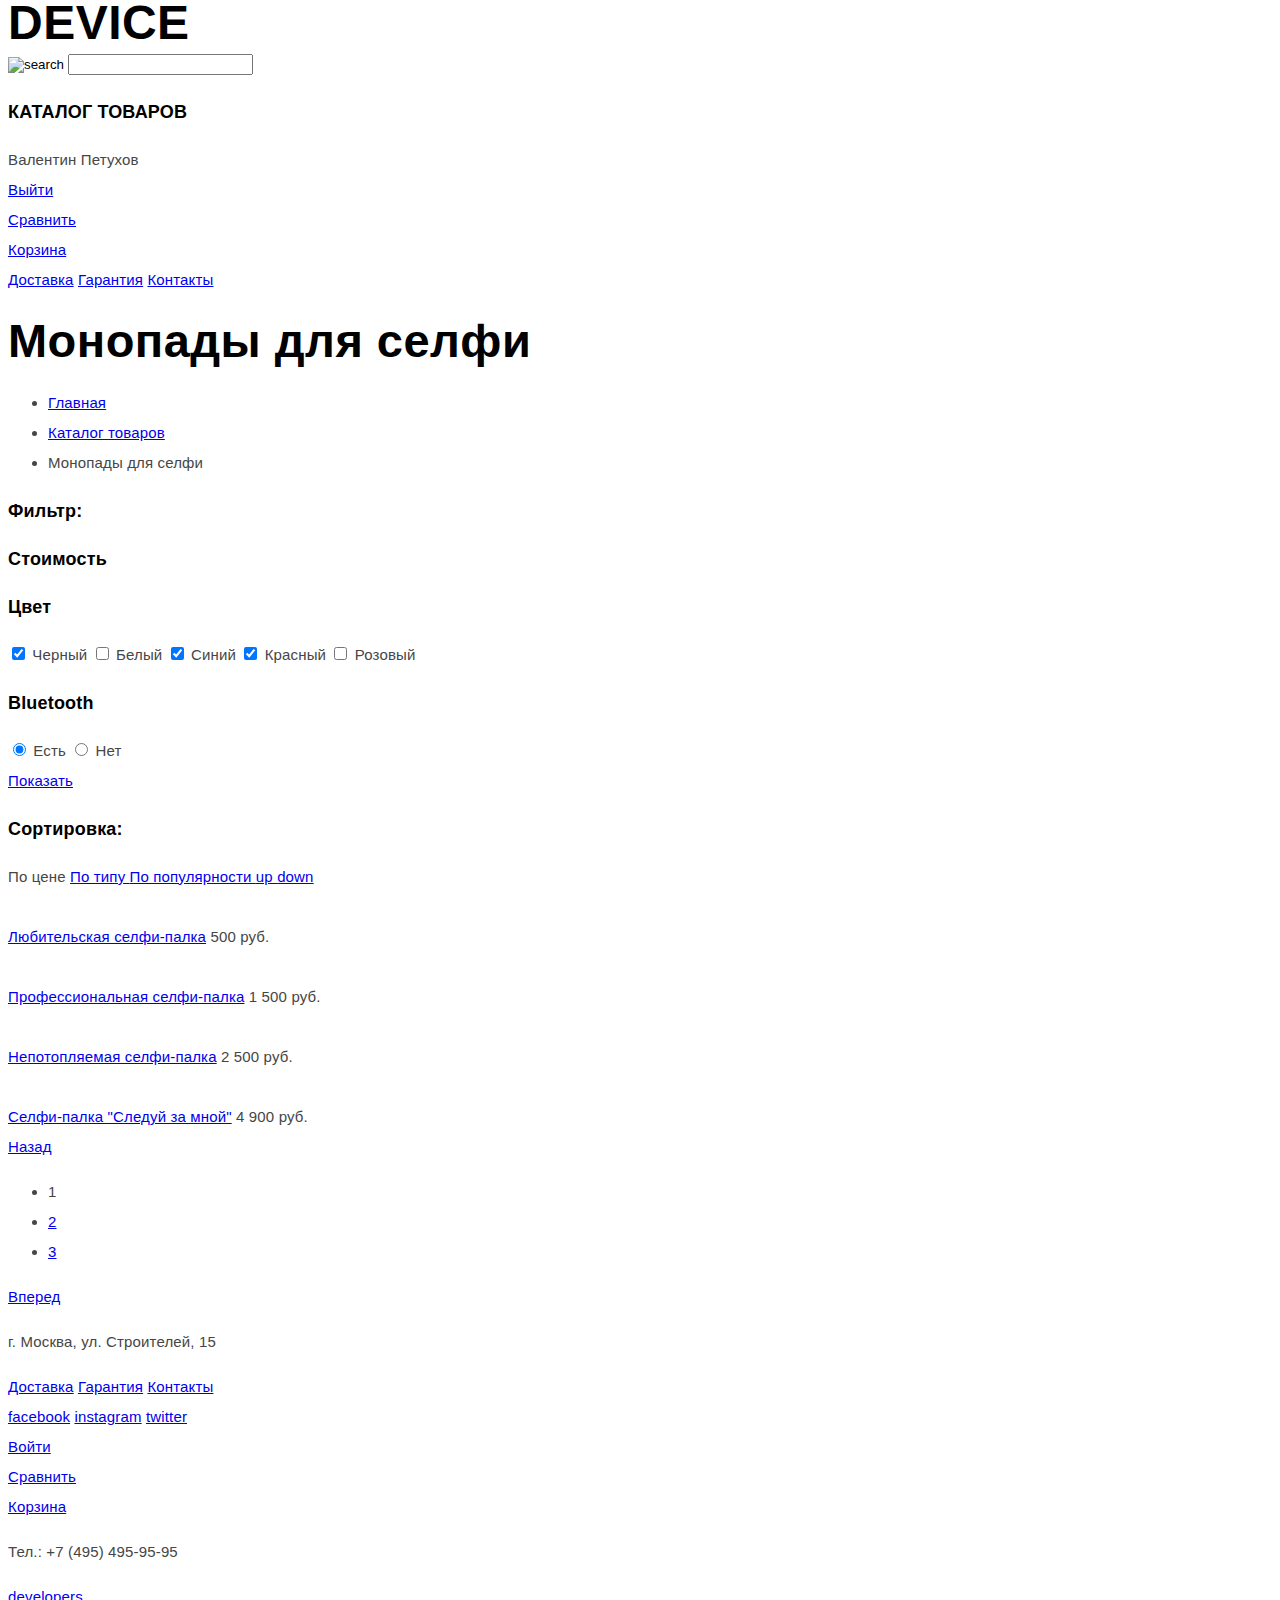
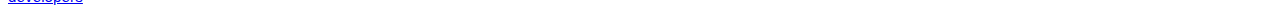
==== catalog.html @ 3ef18ed2 "Prepare graphics and text styles personal project - done" ====
<!DOCTYPE html>
<html lang="ru">
  <head>
    <meta charset="utf-8">
    <title>Монопады для селфи</title>
    <link rel="stylesheet" href="css/style.css">
  </head>
  <body>
    <header class="main-header">
      <span class="logotype">device</span>
      <div class="left-header">
        <div class="search-catalog">
          <form action="" method="get" class="search">
            <input type="image" src="#" alt="search">
            <input type="search" name="search">
          </form>
          <div class="header-catalog">
            <h3>КАТАЛОГ ТОВАРОВ</h3>
            <ul class="menu" style="display: none;">
              <li>
                <a href="#" class="menu-item">Виртуальная реальность</a>
              </li>
              <li>
                <a href="#" class="menu-item">Моноподы для селфи</a>
              </li>
              <li>
                <a href="#" class="menu-item">Экшн-камеры</a>
              </li>
              <li>
                <a href="#" class="menu-item">Фитнесс-браслеты</a>
              </li>
              <li>
                <a href="#" class="menu-item">Умные часы</a>
              </li>
              <li>
                <a href="#" class="menu-item">Квадрокоптеры</a>
              </li>
            </ul>
          </div>
        </div>
      </div>
      <div class="right-header">
        <div class="user-block">
          <div class="user">
            <a class="user-link">Валентин Петухов</a>
          </div>
          <a class="exit" href="#">Выйти</a>
        </div>
        <div class="compare-block">
          <a class="compare" href="#">Сравнить</a>
        </div>
        <div class="cart-block">
          <a class="cart" href="#">Корзина</a>
        </div>
        <div class="header-menu">
          <nav>
            <a href="#">Доставка</a>
            <a href="#">Гарантия</a>
            <a href="#">Контакты</a>
          </nav>
        </div>
    </header>
    <main>
      <header class="header-catalog">
        <h1>Монопады для селфи</h1>
      </header>
      <nav class="brodcrumbs">
        <ul>
          <li>
            <a href="#">Главная</a>
          </li>
          <li>
            <a href="#">Каталог товаров</a>
          </li>
          <li>
            <span>Монопады для селфи</a>
          </li>
      </nav>
      <div class="catalog-filter">
        <div class="filter-header">
          <h3>Фильтр:</h3>
        </div>
        <section class="filter-cost">
          <h3>Стоимость</h3>
        </section>
        <section class="filter-color">
          <h3>Цвет</h3>
          <label class="color">
            <input type="checkbox" name="black" checked>
            <span>Черный</span>
          </label>
          <label class="color">
            <input type="checkbox" name="white">
            <span>Белый</span>
          </label>
          <label class="color">
            <input type="checkbox" name="blue" checked>
            <span>Синий</span>
          </label>
          <label class="color">
            <input type="checkbox" name="red" checked>
            <span>Красный</span>
          </label>
          <label class="color">
            <input type="checkbox" name="pink">
            <span>Розовый</span>
          </label>
        </section>
        <section class="filter-bluetooth">
          <h3>Bluetooth</h3>
          <label class="bluetooth">
            <input type="radio" name="there-is" checked>
            <span>Есть</span>
          </label>
          <label class="bluetooth">
            <input type="radio" name="no">
            <span>Нет</span>
          </label>
        </section>
          <a href="#" class="btn-show btn">Показать</a>
      </div>
      <div class="catalog-right">
        <div class="right-header">
          <h3>Сортировка:</h3>
          <span>По цене</span>
          <a href="#" class="sorting-link">По типу</button>
          <a href="#" class="sorting-link">По популярности</button>
          <a href="#" class="arrow-up">up</button>
          <a href="#" class="arrow-down">down</button>
        </div>
        <div class="catalog-block">
          <div class="catalog-item">
            <a href="#">
              <img src="" width="" height="">
            </a>
            <div class="price-block">
              <a href="#">Любительская селфи-палка</a>
              <span>500 руб.</span>
            </div>
          </div>
          <div class="catalog-item">
            <a href="#">
              <img src="" width="" height="">
            </a>
            <div class="price-block">
              <a href="#">Профессиональная селфи-палка</a>
              <span>1 500 руб.</span>
            </div>
          </div>
          <div class="catalog-item">
            <a href="#">
              <img src="" width="" height="">
            </a>
            <div class="price-block">
              <a href="#">Непотопляемая селфи-палка</a>
              <span>2 500 руб.</span>
            </div>
          </div>
          <div class="catalog-item">
            <a href="#">
              <img src="" width="" height="">
            </a>
            <div class="price-block">
              <a href="#">Селфи-палка "Следуй за мной"</a>
              <span>4 900 руб.</span>
            </div>
          </div>
          <nav class="paginator">
            <a href="#">Назад</a>
            <ul>
              <li>
                <span>1</span>
              </li>
              <li>
                <a href="#">2</a>
              </li>
              <li>
                <a href="#">3</a>
              </li>
            </ul>
            <a href="#">Вперед</a>
          </nav>
        </div>
      </div>
    </main>
    <footer class="main-footer">
      <div class="left-footer">
        <div class="footer-adress">
          <p>г. Москва, ул. Строителей, 15</p>
        </div>
        <div class="align-footer">
          <div class="footer-nav">
            <a class="footer-link" href="#">Доставка</a>
            <a class="footer-link" href="#">Гарантия</a>
            <a class="footer-link" href="#">Контакты</a>
          </div>
          <div class="footer-social">
            <a class="social-btn social-btn-fb" href="#">facebook</a>
            <a class="social-btn social-btn-inst" href="#">instagram</a>
            <a class="social-btn social-btn-tw" href="#">twitter</a>
        </div>
      </div>
      <div class="right-footer">
        <div class=right-footer-row>
          <div class="user-block">
            <a class="enter" href="#">Войти</a>
          </div>
          <div class="compare-block">
            <a class="compare" href="#">Сравнить</a>
          </div>
          <div class="cart-block">
            <a class="cart" href="#">Корзина</a>
          </div>
        </div>
        <div class="footer-phone">
          <p>Тел.: +7 (495) 495-95-95</p>
        </div>
        <div class="footer-developers">
          <a class="developers" href="#">developers</a>
        </div>
      </div>
    </footer>
  </body>
</html>
---- css/style.css ----
body{
	font-family: "Open Sans", sans-serif;
	font-size: 15px;
	line-height: 2em;
	color: #464646;
	font-weight: normal;
	letter-spacing: 0.01em;	
}
h1{
	font-family: "Gilroy", sans-serif;
	font-size: 47px;
	line-height: ;
	color: #000000;
	font-weight: bold;
	letter-spacing: 0.01em;
}
h2{
	font-family: "Gilroy", sans-serif;
	font-size: 47px;
	line-height: ;
	color: #000000;
	font-weight: bold;
	letter-spacing: 0.01em;
}
h3{
	font-family: "Gilroy", sans-serif;
	font-size: 18px;
	line-height: ;
	color: #000000;
	font-weight: bold;
	letter-spacing: 0.01em;
}
span.logotype{
	text-transform: uppercase;
	font-family: "Gilroy", sans-serif;
	font-size: 48px;
	line-height: ;
	color: #000000;
	font-weight: bold;
	letter-spacing: 0.01em;
}
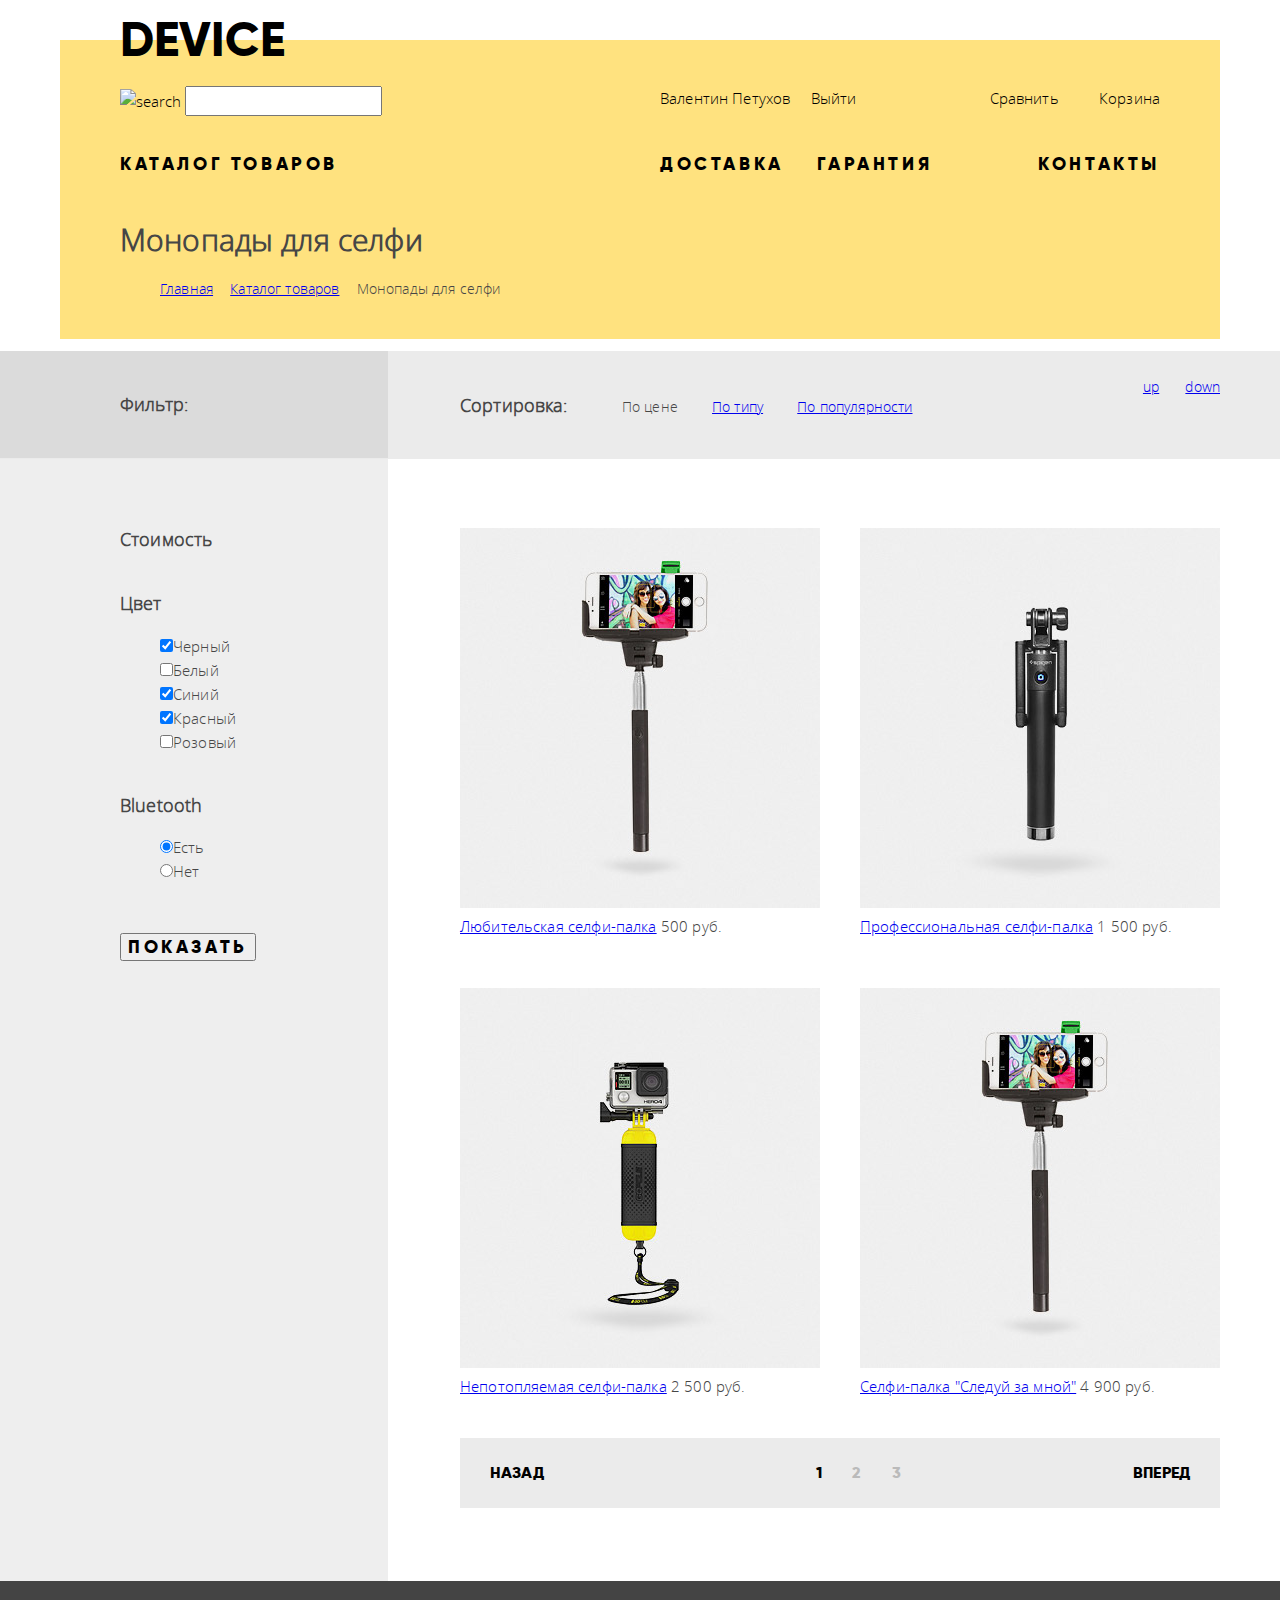
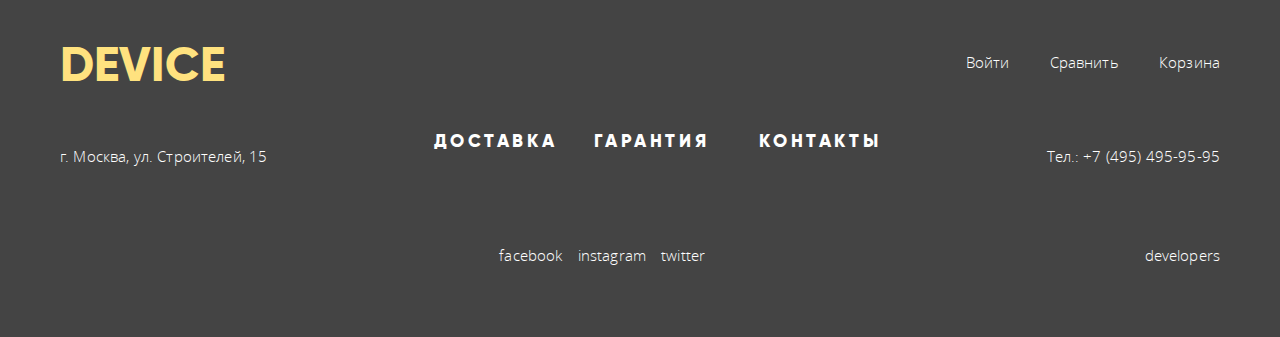
==== commit 2a5000df: "made degree DEVICE" ====
--- a/catalog.html
+++ b/catalog.html
@@ -1,224 +1,252 @@
 <!DOCTYPE html>
 <html lang="ru">
-  <head>
-    <meta charset="utf-8">
-    <title>Монопады для селфи</title>
-    <link rel="stylesheet" href="css/style.css">
-  </head>
-  <body>
-    <header class="main-header">
-      <span class="logotype">device</span>
-      <div class="left-header">
-        <div class="search-catalog">
-          <form action="" method="get" class="search">
-            <input type="image" src="#" alt="search">
-            <input type="search" name="search">
-          </form>
-          <div class="header-catalog">
-            <h3>КАТАЛОГ ТОВАРОВ</h3>
-            <ul class="menu" style="display: none;">
-              <li>
-                <a href="#" class="menu-item">Виртуальная реальность</a>
-              </li>
-              <li>
-                <a href="#" class="menu-item">Моноподы для селфи</a>
-              </li>
-              <li>
-                <a href="#" class="menu-item">Экшн-камеры</a>
-              </li>
-              <li>
-                <a href="#" class="menu-item">Фитнесс-браслеты</a>
-              </li>
-              <li>
-                <a href="#" class="menu-item">Умные часы</a>
-              </li>
-              <li>
-                <a href="#" class="menu-item">Квадрокоптеры</a>
-              </li>
-            </ul>
-          </div>
-        </div>
-      </div>
-      <div class="right-header">
-        <div class="user-block">
-          <div class="user">
-            <a class="user-link">Валентин Петухов</a>
-          </div>
-          <a class="exit" href="#">Выйти</a>
-        </div>
-        <div class="compare-block">
-          <a class="compare" href="#">Сравнить</a>
-        </div>
-        <div class="cart-block">
-          <a class="cart" href="#">Корзина</a>
-        </div>
-        <div class="header-menu">
-          <nav>
-            <a href="#">Доставка</a>
-            <a href="#">Гарантия</a>
-            <a href="#">Контакты</a>
-          </nav>
-        </div>
-    </header>
-    <main>
-      <header class="header-catalog">
-        <h1>Монопады для селфи</h1>
-      </header>
-      <nav class="brodcrumbs">
-        <ul>
-          <li>
-            <a href="#">Главная</a>
-          </li>
-          <li>
-            <a href="#">Каталог товаров</a>
-          </li>
-          <li>
-            <span>Монопады для селфи</a>
-          </li>
-      </nav>
-      <div class="catalog-filter">
-        <div class="filter-header">
-          <h3>Фильтр:</h3>
-        </div>
-        <section class="filter-cost">
-          <h3>Стоимость</h3>
-        </section>
-        <section class="filter-color">
-          <h3>Цвет</h3>
-          <label class="color">
-            <input type="checkbox" name="black" checked>
-            <span>Черный</span>
-          </label>
-          <label class="color">
-            <input type="checkbox" name="white">
-            <span>Белый</span>
-          </label>
-          <label class="color">
-            <input type="checkbox" name="blue" checked>
-            <span>Синий</span>
-          </label>
-          <label class="color">
-            <input type="checkbox" name="red" checked>
-            <span>Красный</span>
-          </label>
-          <label class="color">
-            <input type="checkbox" name="pink">
-            <span>Розовый</span>
-          </label>
-        </section>
-        <section class="filter-bluetooth">
-          <h3>Bluetooth</h3>
-          <label class="bluetooth">
-            <input type="radio" name="there-is" checked>
-            <span>Есть</span>
-          </label>
-          <label class="bluetooth">
-            <input type="radio" name="no">
-            <span>Нет</span>
-          </label>
-        </section>
-          <a href="#" class="btn-show btn">Показать</a>
-      </div>
-      <div class="catalog-right">
-        <div class="right-header">
-          <h3>Сортировка:</h3>
-          <span>По цене</span>
-          <a href="#" class="sorting-link">По типу</button>
-          <a href="#" class="sorting-link">По популярности</button>
-          <a href="#" class="arrow-up">up</button>
-          <a href="#" class="arrow-down">down</button>
-        </div>
-        <div class="catalog-block">
-          <div class="catalog-item">
-            <a href="#">
-              <img src="" width="" height="">
-            </a>
-            <div class="price-block">
-              <a href="#">Любительская селфи-палка</a>
-              <span>500 руб.</span>
-            </div>
-          </div>
-          <div class="catalog-item">
-            <a href="#">
-              <img src="" width="" height="">
-            </a>
-            <div class="price-block">
-              <a href="#">Профессиональная селфи-палка</a>
-              <span>1 500 руб.</span>
-            </div>
-          </div>
-          <div class="catalog-item">
-            <a href="#">
-              <img src="" width="" height="">
-            </a>
-            <div class="price-block">
-              <a href="#">Непотопляемая селфи-палка</a>
-              <span>2 500 руб.</span>
-            </div>
-          </div>
-          <div class="catalog-item">
-            <a href="#">
-              <img src="" width="" height="">
-            </a>
-            <div class="price-block">
-              <a href="#">Селфи-палка "Следуй за мной"</a>
-              <span>4 900 руб.</span>
-            </div>
-          </div>
-          <nav class="paginator">
-            <a href="#">Назад</a>
-            <ul>
-              <li>
-                <span>1</span>
-              </li>
-              <li>
-                <a href="#">2</a>
-              </li>
-              <li>
-                <a href="#">3</a>
-              </li>
-            </ul>
-            <a href="#">Вперед</a>
-          </nav>
-        </div>
-      </div>
-    </main>
-    <footer class="main-footer">
-      <div class="left-footer">
-        <div class="footer-adress">
-          <p>г. Москва, ул. Строителей, 15</p>
-        </div>
-        <div class="align-footer">
-          <div class="footer-nav">
-            <a class="footer-link" href="#">Доставка</a>
-            <a class="footer-link" href="#">Гарантия</a>
-            <a class="footer-link" href="#">Контакты</a>
-          </div>
-          <div class="footer-social">
-            <a class="social-btn social-btn-fb" href="#">facebook</a>
-            <a class="social-btn social-btn-inst" href="#">instagram</a>
-            <a class="social-btn social-btn-tw" href="#">twitter</a>
-        </div>
-      </div>
-      <div class="right-footer">
-        <div class=right-footer-row>
-          <div class="user-block">
-            <a class="enter" href="#">Войти</a>
-          </div>
-          <div class="compare-block">
-            <a class="compare" href="#">Сравнить</a>
-          </div>
-          <div class="cart-block">
-            <a class="cart" href="#">Корзина</a>
-          </div>
-        </div>
-        <div class="footer-phone">
-          <p>Тел.: +7 (495) 495-95-95</p>
-        </div>
-        <div class="footer-developers">
-          <a class="developers" href="#">developers</a>
-        </div>
-      </div>
-    </footer>
-  </body>
+	<head>
+		<meta charset="utf-8">
+		<title>Монопады для селфи</title>
+		<link rel="stylesheet" href="css/normalize.css">
+		<link rel="stylesheet" href="css/style.css">
+	</head>
+	<body>
+		<header class="main-header">
+			<div class="bg-header">
+				<a href="index.html" class="catalog-logo-header">device</a>
+				<div class="header-row clearfix">
+					<form class="header-left" action="search" method="get">
+						<input type="image" src="#" alt="search">
+						<input type="search" name="search">
+					</form>
+					<div class="header-right clearfix">
+						<div class="user-block">
+							<a href="#">Валентин Петухов</a>
+							<a href="#">Выйти</a>
+						</div>
+						<div class="compare-cart">
+							<a href="#">Сравнить</a>
+							<a href="#">Корзина</a>
+						</div>
+					</div>
+				</div>
+				<nav class="main-nav clearfix">
+					<div class="nav-left">
+						<a href="#">Каталог товаров</a>
+						<ul class="menu" style="display: none;">
+							<li>
+								<a href="#" class="menu-item">Виртуальная реальность</a>
+							</li>
+							<li>
+								<a href="#" class="menu-item">Моноподы для селфи</a>
+							</li>
+							<li>
+								<a href="#" class="menu-item">Экшн-камеры</a>
+							</li>
+							<li>
+								<a href="#" class="menu-item">Фитнесс-браслеты</a>
+							</li>
+							<li>
+								<a href="#" class="menu-item">Умные часы</a>
+							</li>
+							<li>
+								<a href="#" class="menu-item">Квадрокоптеры</a>
+							</li>
+						</ul>
+					</div>
+					<div class="nav-right clearfix">
+						<div class="nav-delivery">
+							<a href="#">Доставка</a>
+							<a href="#">Гарантия</a>
+						</div>
+						<div class="nav-contacts">
+							<a href="#">Контакты</a>
+						</div>
+					</div>
+				</nav>
+			</div>
+		</header>
+		<main>
+			<div class="container">
+				<header class="header-catalog">
+					<h1>Монопады для селфи</h1>
+				</header>		
+				<ul class="breadcrumbs">
+					<li>
+						<a href="#">Главная</a>
+					</li>
+					<li>
+						<a href="#">Каталог товаров</a>
+					</li>
+					<li>
+						<span>Монопады для селфи</span>
+					</li>
+				</ul>
+			</div>
+
+			<div class="catalog-content  clearfix">
+
+				<div class="line">				
+				<div class="content-header container clearfix">
+					<div class="left-content-header">					
+						<h3>Фильтр:</h3>						
+					</div>					
+					<div class="right-content-header clearfix">							
+						<div class="left-sorting">
+							<h3>Сортировка:</h3>						
+							<div class="price-sorting">
+								<span>По цене</span>
+								<a href="#" class="sorting-link">По типу</a>
+								<a href="#" class="sorting-link">По популярности</a>
+							</div>
+						</div>
+						<div class="right-sorting">
+							<a href="#" class="arrow-up">up</a>
+							<a href="#" class="arrow-down">down</a>
+						</div>													
+					</div>
+				</div>
+				</div>
+				<div class="container">
+				<div class="left-content">
+					<form action="filter" method="get">
+						<section class="filter-cost">
+							<h3>Стоимость</h3>
+						</section>
+						<section class="filter-color">
+							<h3>Цвет</h3>
+							<ul>
+								<li>
+									<label class="color">
+										<input type="checkbox" name="black-color" checked>Черный
+									</label>
+								</li>
+								<li>
+									<label class="color">
+										<input type="checkbox" name="white-color">Белый
+									</label>
+								</li>
+								<li>
+									<label class="color">
+										<input type="checkbox" name="blue-color" checked>Синий
+									</label>
+								</li>
+								<li>
+									<label class="color">
+										<input type="checkbox" name="red-color" checked>Красный
+									</label>
+								</li>
+								<li>
+									<label class="color">
+										<input type="checkbox" name="pink-color">Розовый
+									</label>
+								</li>
+							</ul>
+						</section>
+						<section class="filter-bluetooth">
+							<h3>Bluetooth</h3>
+							<ul>
+								<li>
+									<label class="bluetooth">
+										<input type="radio" name="there-is" checked>Есть
+									</label>
+								</li>
+								<li>
+									<label class="bluetooth">
+										<input type="radio" name="no">Нет
+									</label>
+								</li>
+							</ul>
+						</section>
+						<button type="submit" class="btn-show btn">Показать</button>
+					</form>
+				</div>
+				<div class="right-content">
+					<div class="item-row clearfix">
+						<div class="catalog-item">
+							<a href="#">
+								<img src="img/item-1.jpg" width="360" height="380" alt="Изображение товара">
+							</a>
+							<div class="price-block">
+								<a href="#">Любительская селфи-палка</a>
+								<span>500 руб.</span>
+							</div>
+						</div>
+						<div class="catalog-item">
+							<a href="#">
+								<img src="img/item-2.jpg" width="360" height="380" alt="Изображение товара">
+							</a>
+							<div class="price-block">
+								<a href="#">Профессиональная селфи-палка</a>
+								<span>1 500 руб.</span>
+							</div>
+						</div>
+					</div>
+					<div class="item-row clearfix">
+						<div class="catalog-item">
+							<a href="#">
+								<img src="img/item-3.jpg" width="360" height="380" alt="Изображение товара">
+							</a>
+							<div class="price-block">
+								<a href="#">Непотопляемая селфи-палка</a>
+								<span>2 500 руб.</span>
+							</div>
+						</div>
+						<div class="catalog-item">
+							<a href="#">
+								<img src="img/item-1.jpg" width="360" height="380" alt="Изображение товара">
+							</a>
+							<div class="price-block">
+								<a href="#">Селфи-палка "Следуй за мной"</a>
+								<span>4 900 руб.</span>
+							</div>
+						</div>
+					</div>
+					<div class="paginator clearfix">
+						<a href="#" class="back">Назад</a>
+						<ul>
+							<li>
+								<span>1</span>
+							</li>
+							<li>
+								<a href="#">2</a>
+							</li>
+							<li>
+								<a href="#">3</a>
+							</li>
+						</ul>
+						<a href="#" class="forward">Вперед</a>
+					</div>
+				</div>
+				</div>
+			</div>
+		</main>
+		<footer class="main-footer clearfix">
+			<div class="container">
+				<div class="row-footer1 clearfix">
+					<a href="index.html" class="footer-header">device</a>
+					<div class=right-footer-row>
+						<a href="#">Войти</a>
+						<a href="#">Сравнить</a>
+						<a href="#">Корзина</a>
+					</div>				
+				</div>
+				<div class="row-footer2 clearfix">
+					<p class="footer-adress">г. Москва, ул. Строителей, 15</p>
+					<div class="footer-nav">
+						<a href="#">Доставка</a>
+						<a href="#">Гарантия</a>
+						<a href="#">Контакты</a>
+					</div>
+					<p class="footer-phone">Тел.: +7 (495) 495-95-95</p>				
+				</div>
+				<div class="row-footer3 clearfix">
+					<div class="footer-social">
+						<a class="social-btn" href="#">facebook</a>
+						<a class="social-btn" href="#">instagram</a>
+						<a class="social-btn" href="#">twitter</a>
+					</div>				
+					<div class="footer-developers">
+						<a class="developers" href="#">developers</a>
+					</div>
+				</div>
+			</div>
+		</footer>
+	</body>
 </html>
--- a/css/style.css
+++ b/css/style.css
@@ -1,41 +1,575 @@
+@font-face {
+    font-family: "open_sanslight";
+    src: url("../fonts/open-sans-light-webfont.woff2") format("woff2"),
+         url("../fonts/open-sans-light-webfont.woff") format("woff");
+    font-weight: normal;
+    font-style: normal;
+}
+@font-face {
+    font-family: "gilroyextrabold";
+    src: url("../fonts/gilroy-extrabold-webfont.woff2") format("woff2"),
+         url("../fonts/gilroy-extrabold-webfont.woff") format("woff");
+    font-weight: normal;
+    font-style: normal;
+}
+@font-face {
+    font-family: "gilroylight";
+    src: url("gilroy-light-webfont.woff2") format("woff2"),
+         url("gilroy-light-webfont.woff") format("woff");
+    font-weight: normal;
+    font-style: normal;
+}
+
 body{
-	font-family: "Open Sans", sans-serif;
-	font-size: 15px;
-	line-height: 2em;
+	font-family: "open_sanslight", sans-serif;
+	font-size: 15px;
+	line-height: 24px;
 	color: #464646;
 	font-weight: normal;
-	letter-spacing: 0.01em;	
-}
-h1{
-	font-family: "Gilroy", sans-serif;
+	letter-spacing: 0.01em;
+	background: #fff;
+	background-size: 2000px auto;
+}
+.btn{
+	font-size: 18px;
+	color: #000;
+	font-family: "gilroyextrabold", sans-serif;
+	text-transform: uppercase;
+	line-height: 22px;
+	letter-spacing: 0.2em;
+	text-decoration: none;
+}
+.catalog-logo-header{
+	display: inline-block;
+	text-transform: uppercase;
+	font-size: 48px;
+	color: #000;
+	text-decoration: none;
+	font-family: "gilroyextrabold", sans-serif;
+	font-weight: normal;
+	line-height: 54px;
+	margin-top: 13px;
+	margin-bottom: 19px;
+}
+.container{
+	width: 1160px;
+	margin: 0px auto;
+}
+.main-header{
+		margin-bottom: 46px;
+}
+.bg-header{
+	width: 1040px;
+	position: relative;
+	padding-right: 60px;
+	padding-left: 60px;
+	margin: 0 auto; 
+}
+.bg-header::after{
+	content: "";
+	width: 1160px;
+	height: 299px;
+	background-color: #ffe27f;
+	position: absolute;
+	left: 0px;
+	z-index: -1;
+	bottom: -157px;
+}
+.clearfix::after{
+	content: "";
+	clear: both;
+	display: table;
+}
+.header-row{
+	margin-bottom: 36px;
+}
+.header-row a{
+	text-decoration: none;
+	color: #000;
+}
+.header-left{
+	float: left;
+	min-width: 300px;
+}
+.header-right{
+	float: right;
+	min-width: 500px;
+}
+.user-block{
+	float: left;
+	min-width: 300px;
+	font-size: 0px;
+}
+.user-block a{
+	display: inline-block;
+	font-size: 15px;
+}
+.user-block a:first-child{
+	margin-right: 20px;
+}
+.compare-cart{
+	float: right;
+	font-size: 0px;
+}
+.compare-cart a{
+	display: inline-block;
+	font-size: 15px;
+}
+.compare-cart a:last-child{
+	margin-left: 40px;
+}
+.main-nav{
+	font-family: "gilroyextrabold", sans-serif;
+	font-size: 18px;
+	color: #000000;
+	letter-spacing: 0.2em;
+}
+.main-nav a{
+	text-decoration: none;
+	color: #000;
+	text-transform: uppercase;
+}
+.nav-left{
+	float: left;
+	min-width: 300px;
+}
+.nav-right{
+	float: right;
+	min-width: 500px;
+}
+.nav-delivery{
+	float: left;
+	min-width: 300px;
+	font-size: 0px;
+}
+.nav-contacts{
+	float: right;
+}
+.nav-delivery a{
+	display: inline-block;
+	margin-right: 30px;
+	font-size: 18px;
+}
+.header-catalog h1{
+	padding: 0px;
+	margin-bottom: 25px;
+	margin-left: 60px;
+}
+.breadcrumbs{
+	list-style: none;
+	font-size: 0px;
+	margin-bottom: 50px;
+	margin-left: 60px;
+}
+.breadcrumbs li{
+	display: inline-block;
+	vertical-align: top;
+	font-size: 14px;
+	line-height: ;
+	margin-right: 17px;
+}
+.line{
+	background-color: #ebebeb;
+	height: 100%;
+	position: relative;
+	z-index: -2;
+
+}
+.left-content-header{
+	float: left;
+	min-width: 328px;
+	position: relative;
+}
+.left-content-header>h3{
+	padding-top: 24px;
+	padding-bottom: 24px;
+	margin-left: 60px;
+}
+.right-content-header{
+	float: right;
+	min-width: 832px;
+	position: relative;
+}
+.sorting-content{
+	float: left;
+}
+.left-sorting{
+	float: left;
+	min-width: 600px;
+	font-size: 0px;
+	margin-left: 72px;
+}
+.right-sorting{
+	float: right;
+	min-width: 100px;
+	display: inline-block;
+	font-size: 0px;
+	text-align: right;
+}
+.left-sorting>h3{
+	display: inline-block;
+	font-size: 18px;
+	margin-right: 54px;
+	padding-top: 24px;
+	padding-bottom: 24px;
+}
+.left-sorting .price-sorting{
+	display: inline-block;
+	font-size: 14px;
+}
+.price-sorting>span, .price-sorting>a{
+	margin-right: 30px;
+}
+
+.price-sorting>a:last-child{
+	margin-right: 0px;
+}
+
+.right-sorting>a{
+	display: inline-block;
+	font-size: 14px;
+	margin-top: 24px;
+	margin-bottom: 24px;
+}
+.right-sorting>a:last-child{
+	margin-left: 26px;
+}
+.left-content-header:before {
+	content: "";
+	position: absolute;
+	right: 0;
+	height: 100%;
+	bottom: 0;
+	width: 10000px;
+	background: #dbdbdb;
+	z-index: -1;
+}
+.left-content{
+	float: left;
+	min-width: 328px;
+	position: relative;
+}
+.left-content:before{
+	content: "";
+	position: absolute;
+	right: 0;
+	height: 1400px;
+	width: 10000px;
+	background: #eeeeee;
+	z-index: -1;
+}
+.right-content{
+	float: right;
+	min-width: 700px;
+	padding-top: 69px;
+	padding-left: 72px;
+	padding-bottom: 73px;
+}
+.catalog-item{
+	float: left;
+	min-width: 360px;
+}
+.item-row:nth-child(3n-1){
+	margin-top: 50px;
+}
+.item-row .catalog-item:first-child{
+	margin-right: 40px;
+}
+.left-content form{
+	margin-left: 60px;
+}
+.filter-cost{
+	margin-top: 69px;
+	margin-bottom: 40px;
+}
+.filter-color{
+	margin-bottom: 40px;
+}
+.filter-color ul{
+	list-style: none;
+}
+.filter-bluetooth{
+	margin-bottom: 50px;
+}
+.filter-bluetooth ul{
+	list-style: none;
+}
+.paginator{
+	margin-top: 40px;
+	padding: 23px 30px 18px 30px;
+	background-color: #ebebeb;
+	font-size: 0px;
+	min-width: 700px;
+	text-transform: uppercase;
+	font-family: "gilroyextrabold", sans-serif;
+	color:#000;
+	text-align: center;
+}
+
+.back, .paginator li, .forward{
+	display: inline-block;
+	font-size: 16px;
+	text-decoration: none;
+}
+.paginator>ul{
+	display: inline-block;
+}
+.back{
+	float: left;
+	color: #000;
+}
+.forward{
+	float: right;
+	color: #000;
+}
+.paginator li a{
+	text-decoration: none;
+	color: #bababa;
+}
+.paginator li{
+	margin-right: 30px;
+}
+.paginator li:last-child{
+	margin-right: 0px;
+}
+.main-footer{
+	padding-top: 60px;
+	padding-bottom: 64px;
+	background-color: #444;
+}
+.main-footer a{
+	text-decoration: none;
+	color: #fff;
+}
+.row-footer1{
+	margin-bottom: 40px;
+	font-size: 0px;
+}
+.right-footer-row{
+	float: right;
+	margin: 9px 0px;
+}
+.right-footer-row a{
+	display: inline-block;
+	font-size: 15px;
+	margin-left: 40px;
+
+}
+.central-footer{
+	margin-top: 82px;
+	display: inline-block;
+	font-size: 18px;
+}
+.right-footer{
+	float: right;
+	min-width: ;
+	display: inline-block;
+	font-size: 16px;
+	text-align: right;
+}
+.row-footer1 a.footer-header{
+	float: left;
+	display: inline-block;
+	text-transform: uppercase;
+	text-decoration: none;
+	color: #ffe27f;
+	font-size: 48px;
+	font-family: "gilroyextrabold", sans-serif;
+	line-height: 48px;
+}
+.row-footer2{
+	margin-bottom: 60px;
+	font-size: 0px;
+	text-align: center;
+}
+.footer-adress{
+	float: left;
+	font-size: 15px;
+	color: #fff;
+}
+.row-footer2 .footer-nav{
+	display: inline-block;
+}
+.row-footer2 .footer-nav a{
+	text-transform: uppercase;
+	font-family: "gilroyextrabold", sans-serif;
+	display: inline-block;
+	font-size: 18px;
+	letter-spacing: 0.2em;
+}
+.row-footer2 .footer-nav a:first-child{
+	margin-right: 37px;
+}
+.row-footer2 .footer-nav a:nth-child(2){
+	margin-right: 50px;
+}
+
+.footer-phone{
+	float: right;
+	font-size: 15px;
+	color: #fff;
+}
+.row-footer3{
+	font-size: 0px;
+	text-align: center;
+}
+.footer-developers{
+	float: right;
+	font-size: 15px;
+}
+.footer-social{
+	display: inline-block;
+}
+.footer-social a{
+	font-size: 15px;
+	margin-right: 15px;
+}
+.footer-social a:last-child{
+	font-size: 15px;
+	margin-right: 0px;
+}
+.first-slide{
+	position: relative;
+}
+
+.first-slide>img{
+	float: left;
+	padding-left: 90px;
+	padding-right: 26px;
+	width: 384px;
+	height: 486px;
+}
+.first-slide .slider-description{
+	float: right;
+	padding-left: 100px;
+	width: 481px;
+	position: relative;
+	padding-right: 79px;
+}
+.slider-number{
+	font-size: 180px;
+	color: #fff;
+	font-family: "gilroyextrabold", sans-serif;
+	position: absolute;
+	line-height: 1.2em;
+	left: 431px;
+	top: -32px;
+	z-index: 1;
+}
+.slider-description::before{
+	content: "";
+	width: 100px;
+	height: 7px;
+	background-color: #fff;
+	position: absolute;
+	margin-top: 37px;
+}
+.slider-header{
+	margin: 0px;
 	font-size: 47px;
-	line-height: ;
-	color: #000000;
-	font-weight: bold;
+	color: #000;
+	font-family: "gilroyextrabold", sans-serif;
+	padding-right: 87px;
+	line-height: 1.2em;
+	position: relative;
+	z-index: 2;
+	margin-top: 79px;
+	margin-bottom: 20px;
+}
+.slider-text{
+	margin: 0px;
+	margin-bottom: 54px;
+	font-size: 15px;
+	line-height: 30px;
+}
+.slider-btn{
+	display: inline-block;
+	margin-bottom: 75px;
+}
+.slider-advantages{
+	margin-bottom: 120px;
+}
+
+
+.slider {
+    position: relative;
+}
+
+.slider-inner {
+    overflow: hidden;
+}
+
+.slider-slides {
+    width: 300%;
+}
+
+.slider-slides .first-slide {
+    float: left;
+}
+
+
+
+
+.first-advantages{
+	float: left;
+	margin-right: 80px;
+}
+.second-advantages{
+	float: left;
+	margin-right: 80px;
+}
+.third-advantages{
+	float: left;
+}
+.slider-advantages span{
+	display: block;
+}
+.big-advantages{
+	font-size: 36px;
+	line-height: 44px;
 	letter-spacing: 0.01em;
-}
-h2{
-	font-family: "Gilroy", sans-serif;
-	font-size: 47px;
-	line-height: ;
-	color: #000000;
-	font-weight: bold;
-	letter-spacing: 0.01em;
-}
-h3{
-	font-family: "Gilroy", sans-serif;
-	font-size: 18px;
-	line-height: ;
-	color: #000000;
-	font-weight: bold;
-	letter-spacing: 0.01em;
-}
-span.logotype{
-	text-transform: uppercase;
-	font-family: "Gilroy", sans-serif;
-	font-size: 48px;
-	line-height: ;
-	color: #000000;
-	font-weight: bold;
-	letter-spacing: 0.01em;
+	font-family: "gilroyextralight", sans-serif;
+	color: #000;
+}
+.item-block{
+	float: left;
+	width: 160px;
+	height: 160px;
+	margin-right: 40px;
+	background-color: #ffe27f;
+}
+.item-block:last-child{
+	margin-right: 0px;
+}
+
+.left-advantages{
+	float: left;
+	position: relative;
+}
+.right-advantages{
+	position: relative;
+	float: left;
+	width: 860px;
+	margin-left: 300px;
+}
+.main-catalog{
+	margin-bottom: 190px;
+}
+.main-advantages{
+	padding-top: 60px;
+	padding-bottom: 155px;
+	background-color: #e6e6e6;
+}
+.text-advanteges p{
+	padding-left: 100px;
+	padding-right: 310px;
+}
+.left-advantages ul{
+	position: absolute;
+	list-style: none;
+}
+.right-advantages h2{
+	position: absolute;
+	top: -125px;
+	left: 100px;
 }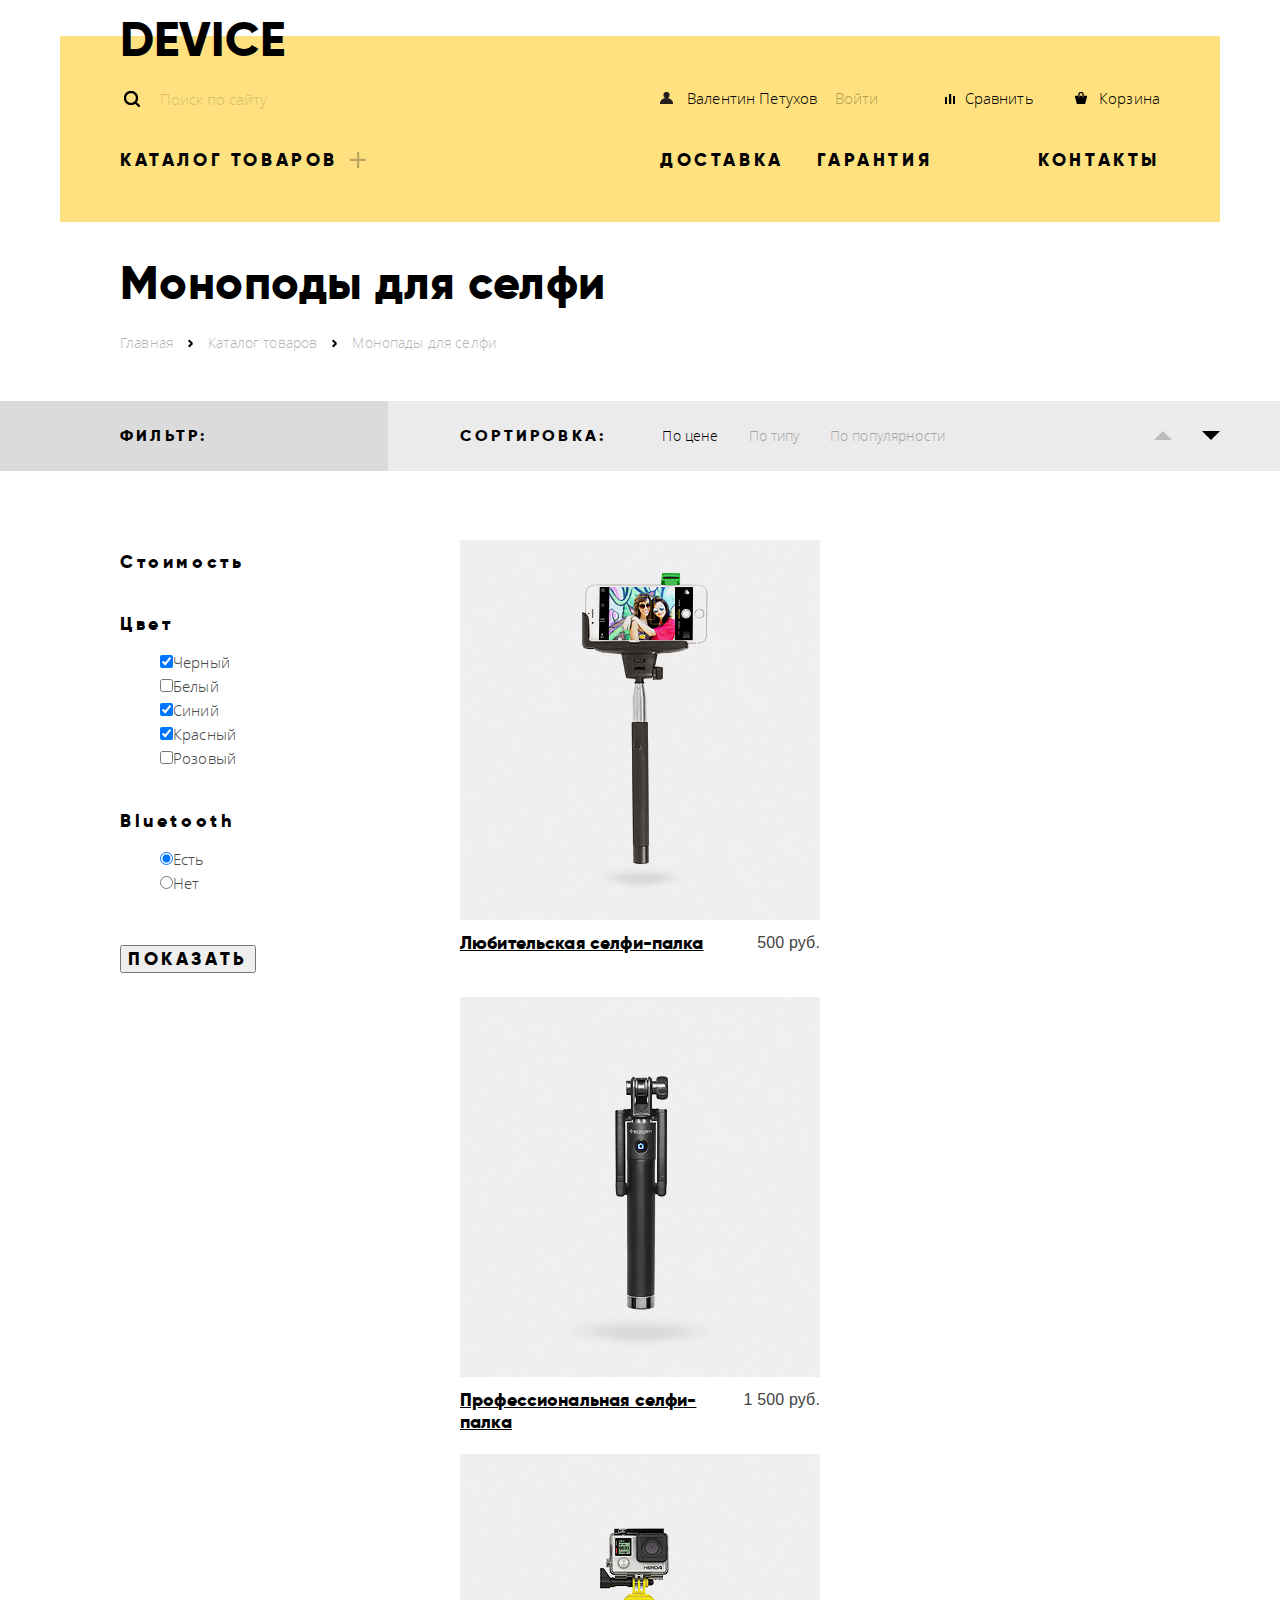
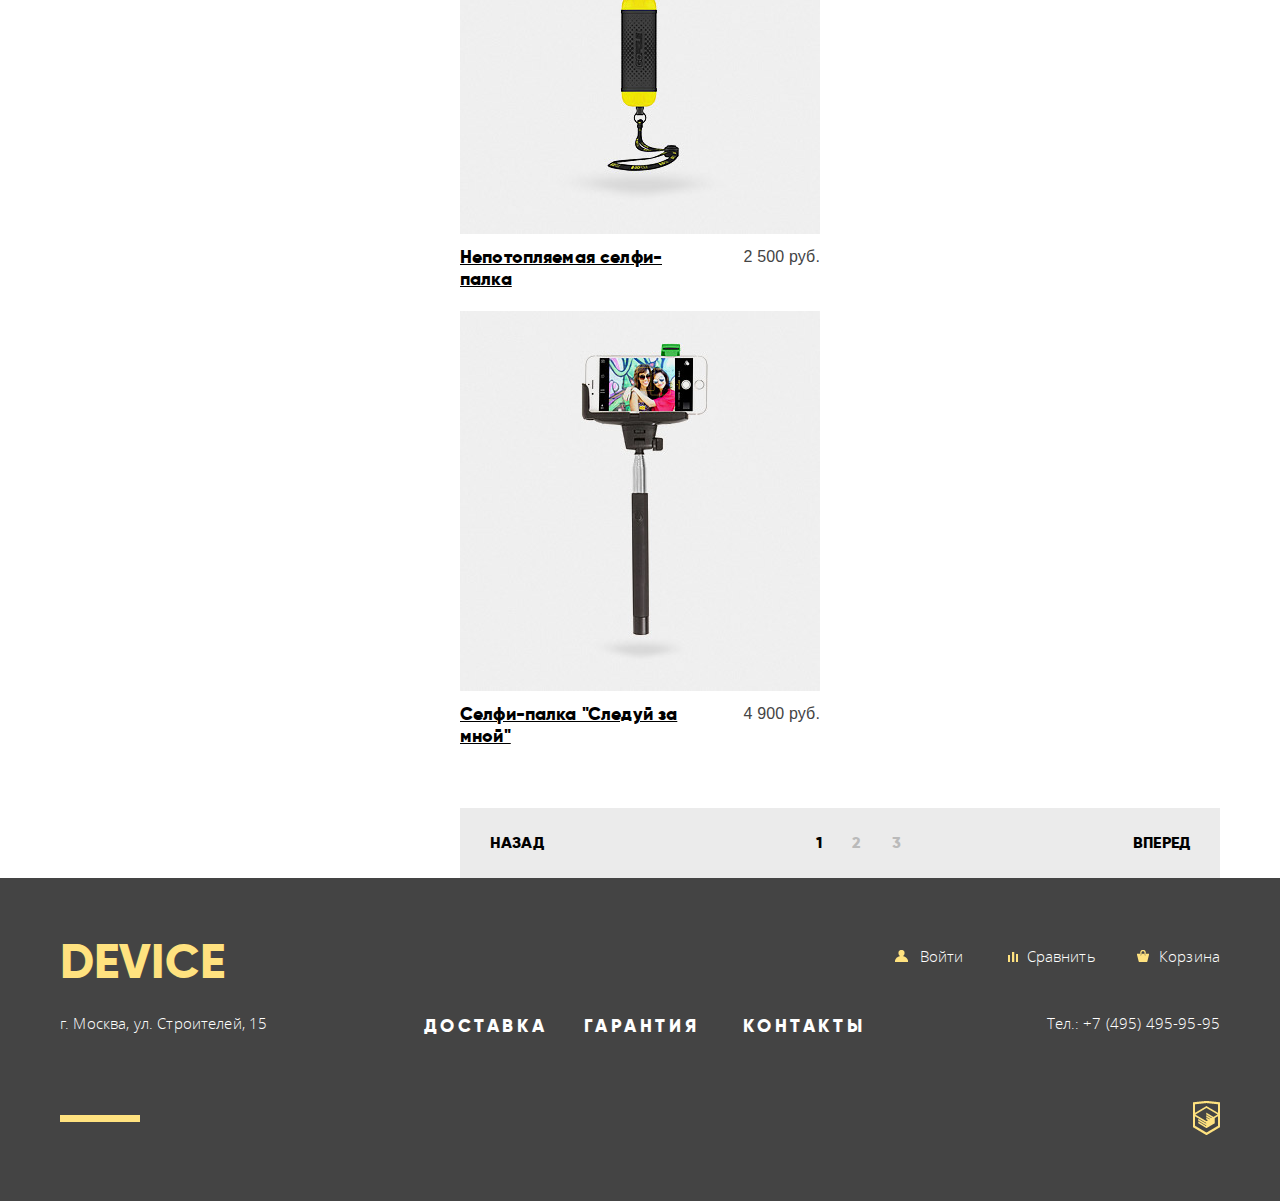
==== commit 54102e0d: "catalog DEVICE degree" ====
--- a/catalog.html
+++ b/catalog.html
@@ -2,23 +2,24 @@
 <html lang="ru">
 	<head>
 		<meta charset="utf-8">
-		<title>Монопады для селфи</title>
+		<title>Моноподы для селфи</title>
 		<link rel="stylesheet" href="css/normalize.css">
 		<link rel="stylesheet" href="css/style.css">
 	</head>
 	<body>
-		<header class="main-header">
-			<div class="bg-header">
-				<a href="index.html" class="catalog-logo-header">device</a>
+		<header class="main-header catalog-main-header">
+			<div class="bg-header-catalog">
+				<a href="index.html" class="catalog-logo-header logo-header-hover">device</a>
 				<div class="header-row clearfix">
 					<form class="header-left" action="search" method="get">
-						<input type="image" src="#" alt="search">
-						<input type="search" name="search">
+						<input type="search" id="search" placeholder="Поиск по сайту" name="search" class="search">
+						<label class="search-icon" for="search"></label>
+						<button type="submit" class="search-btn"><span>Найти</span></button>
 					</form>
 					<div class="header-right clearfix">
-						<div class="user-block">
+						<div class="user-block-main">
 							<a href="#">Валентин Петухов</a>
-							<a href="#">Выйти</a>
+							<a href="#" class="user-exit">Войти</a>
 						</div>
 						<div class="compare-cart">
 							<a href="#">Сравнить</a>
@@ -27,29 +28,37 @@
 					</div>
 				</div>
 				<nav class="main-nav clearfix">
-					<div class="nav-left">
-						<a href="#">Каталог товаров</a>
-						<ul class="menu" style="display: none;">
-							<li>
-								<a href="#" class="menu-item">Виртуальная реальность</a>
-							</li>
-							<li>
-								<a href="#" class="menu-item">Моноподы для селфи</a>
-							</li>
-							<li>
-								<a href="#" class="menu-item">Экшн-камеры</a>
-							</li>
-							<li>
-								<a href="#" class="menu-item">Фитнесс-браслеты</a>
-							</li>
-							<li>
-								<a href="#" class="menu-item">Умные часы</a>
-							</li>
-							<li>
-								<a href="#" class="menu-item">Квадрокоптеры</a>
-							</li>
-						</ul>
-					</div>
+					<ul class="nav-left">
+						<li>
+							<a class="catalog-items" href="#">Каталог товаров</a>
+							<div class="menu clearfix">
+								<ul class="dropdown-col">
+									<li>
+										<a href="#" class="menu-item">Виртуальная реальность</a>
+									</li>
+									<li>
+										<a href="#" class="menu-item">Моноподы для селфи</a>
+									</li>
+									<li>
+										<a href="#" class="menu-item">Экшн-камеры</a>
+									</li>
+								</ul>
+								<ul class="dropdown-col">
+									<li>
+										<a href="#" class="menu-item">Фитнесс-браслеты</a>
+									</li>
+									<li>
+										<a href="#" class="menu-item">Умные часы</a>
+									</li>
+								</ul>
+								<ul class="dropdown-col">
+									<li>
+										<a href="#" class="menu-item">Квадрокоптеры</a>
+									</li>
+								</ul>
+							</div>
+						</li>					
+					</ul>
 					<div class="nav-right clearfix">
 						<div class="nav-delivery">
 							<a href="#">Доставка</a>
@@ -65,7 +74,7 @@
 		<main>
 			<div class="container">
 				<header class="header-catalog">
-					<h1>Монопады для селфи</h1>
+					<h1>Моноподы для селфи</h1>
 				</header>		
 				<ul class="breadcrumbs">
 					<li>
@@ -75,145 +84,139 @@
 						<a href="#">Каталог товаров</a>
 					</li>
 					<li>
-						<span>Монопады для селфи</span>
+						<a>Монопады для селфи</a>
 					</li>
 				</ul>
 			</div>
-
-			<div class="catalog-content  clearfix">
-
+			<div class="catalog-content">
 				<div class="line">				
-				<div class="content-header container clearfix">
-					<div class="left-content-header">					
-						<h3>Фильтр:</h3>						
-					</div>					
-					<div class="right-content-header clearfix">							
-						<div class="left-sorting">
-							<h3>Сортировка:</h3>						
-							<div class="price-sorting">
-								<span>По цене</span>
-								<a href="#" class="sorting-link">По типу</a>
-								<a href="#" class="sorting-link">По популярности</a>
-							</div>
-						</div>
-						<div class="right-sorting">
-							<a href="#" class="arrow-up">up</a>
-							<a href="#" class="arrow-down">down</a>
-						</div>													
-					</div>
-				</div>
-				</div>
-				<div class="container">
-				<div class="left-content">
-					<form action="filter" method="get">
-						<section class="filter-cost">
-							<h3>Стоимость</h3>
-						</section>
-						<section class="filter-color">
-							<h3>Цвет</h3>
+					<div class="content-header container clearfix">
+						<div class="left-content-header">					
+							<h3>Фильтр:</h3>						
+						</div>					
+						<div class="right-content-header clearfix">							
+							<div class="left-sorting">
+								<h3>Сортировка:</h3>						
+								<div class="price-sorting">
+									<a>По цене</a>
+									<a href="#" class="sorting-link">По типу</a>
+									<a href="#" class="sorting-link">По популярности</a>
+								</div>
+							</div>
+							<div class="right-sorting">
+								<a href="#"></a>
+								<a></a>
+							</div>													
+						</div>
+					</div>
+				</div>
+				<div class="container clearfix">
+					<div class="left-content">
+						<form action="filter" method="get">
+							<section class="filter-cost">
+								<h3>Стоимость</h3>
+							</section>
+							<section class="filter-color">
+								<h3>Цвет</h3>
+								<ul>
+									<li>
+										<label class="color">
+											<input type="checkbox" name="black-color" checked>Черный
+										</label>
+									</li>
+									<li>
+										<label class="color">
+											<input type="checkbox" name="white-color">Белый
+										</label>
+									</li>
+									<li>
+										<label class="color">
+											<input type="checkbox" name="blue-color" checked>Синий
+										</label>
+									</li>
+									<li>
+										<label class="color">
+											<input type="checkbox" name="red-color" checked>Красный
+										</label>
+									</li>
+									<li>
+										<label class="color">
+											<input type="checkbox" name="pink-color">Розовый
+										</label>
+									</li>
+								</ul>
+							</section>
+							<section class="filter-bluetooth">
+								<h3>Bluetooth</h3>
+								<ul>
+									<li>
+										<label class="bluetooth">
+											<input type="radio" name="on" checked>Есть
+										</label>
+									</li>
+									<li>
+										<label class="bluetooth">
+											<input type="radio" name="off">Нет
+										</label>
+									</li>
+								</ul>
+							</section>
+							<button type="submit" class="btn-show btn">Показать</button>
+						</form>
+					</div>
+					<div class="right-content">
+						<div class="catalog-item">
+							<a href="#">
+								<img src="img/item-1.jpg" width="360" height="380" alt="Изображение товара">
+							</a>
+							<div class="price-block clearfix">
+								<a href="#">Любительская селфи-палка</a>
+								<span>500 руб.</span>
+							</div>
+						</div>
+						<div class="catalog-item">
+							<a href="#">
+								<img src="img/item-2.jpg" width="360" height="380" alt="Изображение товара">
+							</a>
+							<div class="price-block clearfix">
+								<a href="#">Профессиональная селфи-палка</a>
+								<span>1 500 руб.</span>
+							</div>
+						</div>
+						<div class="catalog-item">
+							<a href="#">
+								<img src="img/item-3.jpg" width="360" height="380" alt="Изображение товара">
+							</a>
+							<div class="price-block clearfix">
+								<a href="#">Непотопляемая селфи-палка</a>
+								<span>2 500 руб.</span>
+							</div>
+						</div>
+						<div class="catalog-item">
+							<a href="#">
+								<img src="img/item-1.jpg" width="360" height="380" alt="Изображение товара">
+							</a>
+							<div class="price-block clearfix">
+								<a href="#">Селфи-палка "Следуй за мной"</a>
+								<span>4 900 руб.</span>
+							</div>
+						</div>
+						<div class="paginator clearfix">
+							<a href="#" class="back">Назад</a>
 							<ul>
 								<li>
-									<label class="color">
-										<input type="checkbox" name="black-color" checked>Черный
-									</label>
+									<span>1</span>
 								</li>
 								<li>
-									<label class="color">
-										<input type="checkbox" name="white-color">Белый
-									</label>
+									<a href="#">2</a>
 								</li>
 								<li>
-									<label class="color">
-										<input type="checkbox" name="blue-color" checked>Синий
-									</label>
-								</li>
-								<li>
-									<label class="color">
-										<input type="checkbox" name="red-color" checked>Красный
-									</label>
-								</li>
-								<li>
-									<label class="color">
-										<input type="checkbox" name="pink-color">Розовый
-									</label>
+									<a href="#">3</a>
 								</li>
 							</ul>
-						</section>
-						<section class="filter-bluetooth">
-							<h3>Bluetooth</h3>
-							<ul>
-								<li>
-									<label class="bluetooth">
-										<input type="radio" name="there-is" checked>Есть
-									</label>
-								</li>
-								<li>
-									<label class="bluetooth">
-										<input type="radio" name="no">Нет
-									</label>
-								</li>
-							</ul>
-						</section>
-						<button type="submit" class="btn-show btn">Показать</button>
-					</form>
-				</div>
-				<div class="right-content">
-					<div class="item-row clearfix">
-						<div class="catalog-item">
-							<a href="#">
-								<img src="img/item-1.jpg" width="360" height="380" alt="Изображение товара">
-							</a>
-							<div class="price-block">
-								<a href="#">Любительская селфи-палка</a>
-								<span>500 руб.</span>
-							</div>
-						</div>
-						<div class="catalog-item">
-							<a href="#">
-								<img src="img/item-2.jpg" width="360" height="380" alt="Изображение товара">
-							</a>
-							<div class="price-block">
-								<a href="#">Профессиональная селфи-палка</a>
-								<span>1 500 руб.</span>
-							</div>
-						</div>
-					</div>
-					<div class="item-row clearfix">
-						<div class="catalog-item">
-							<a href="#">
-								<img src="img/item-3.jpg" width="360" height="380" alt="Изображение товара">
-							</a>
-							<div class="price-block">
-								<a href="#">Непотопляемая селфи-палка</a>
-								<span>2 500 руб.</span>
-							</div>
-						</div>
-						<div class="catalog-item">
-							<a href="#">
-								<img src="img/item-1.jpg" width="360" height="380" alt="Изображение товара">
-							</a>
-							<div class="price-block">
-								<a href="#">Селфи-палка "Следуй за мной"</a>
-								<span>4 900 руб.</span>
-							</div>
-						</div>
-					</div>
-					<div class="paginator clearfix">
-						<a href="#" class="back">Назад</a>
-						<ul>
-							<li>
-								<span>1</span>
-							</li>
-							<li>
-								<a href="#">2</a>
-							</li>
-							<li>
-								<a href="#">3</a>
-							</li>
-						</ul>
-						<a href="#" class="forward">Вперед</a>
-					</div>
-				</div>
+							<a href="#" class="forward">Вперед</a>
+						</div>
+					</div>
 				</div>
 			</div>
 		</main>
--- a/css/style.css
+++ b/css/style.css
@@ -38,6 +38,7 @@
 	line-height: 22px;
 	letter-spacing: 0.2em;
 	text-decoration: none;
+	text-align: center;
 }
 .catalog-logo-header{
 	display: inline-block;
@@ -51,14 +52,23 @@
 	margin-top: 13px;
 	margin-bottom: 19px;
 }
+.logo-header-hover:hover{
+	color: #444444;
+}
+.logo-header-hover:active{
+	color: #666666;
+}
 .container{
 	width: 1160px;
 	margin: 0px auto;
 }
 .main-header{
-		margin-bottom: 46px;
-}
-.bg-header{
+	margin-bottom: 46px;
+}
+.catalog-main-header{
+	margin-bottom: 77px;
+}
+.bg-header, .bg-header-catalog{
 	width: 1040px;
 	position: relative;
 	padding-right: 60px;
@@ -75,6 +85,16 @@
 	z-index: -1;
 	bottom: -157px;
 }
+.bg-header-catalog::after{
+	content: "";
+	width: 1160px;
+	height: 186px;
+	background-color: #ffe27f;
+	position: absolute;
+	left: 0px;
+	z-index: -1;
+	bottom: -44px;
+}
 .clearfix::after{
 	content: "";
 	clear: both;
@@ -90,22 +110,33 @@
 .header-left{
 	float: left;
 	min-width: 300px;
+	position: relative;
 }
 .header-right{
 	float: right;
 	min-width: 500px;
 }
-.user-block{
-	float: left;
-	min-width: 300px;
-	font-size: 0px;
-}
-.user-block a{
-	display: inline-block;
-	font-size: 15px;
-}
-.user-block a:first-child{
-	margin-right: 20px;
+.user-block-main{
+	float: left;
+	min-width: 270px;
+}
+.user-block-main a:first-child{
+	position: relative;
+	padding-left: 27px;
+}
+.user-block-main a:first-child::before{
+	content: "";
+	position: absolute;
+	width: 13px;
+	height: 12px;
+	background: transparent url("../img/spritesheet.png") no-repeat;
+	left: 0px;
+	top: 4px;
+	background-position: -1034px -5px;
+}
+.user-exit{
+	margin-left: 13px;
+	opacity: 0.3;
 }
 .compare-cart{
 	float: right;
@@ -114,9 +145,44 @@
 .compare-cart a{
 	display: inline-block;
 	font-size: 15px;
+	position: relative;
+	vertical-align: top;
 }
 .compare-cart a:last-child{
-	margin-left: 40px;
+	padding-left: 24px;
+	margin-left: 41px;
+}
+.compare-cart a:first-child{
+	padding-left: 21px;
+}
+.compare-cart a:first-child::before{
+	content: "";
+	position: absolute;
+	width: 12px;
+	height: 12px;
+	background: transparent url("../img/spritesheet.png") no-repeat;
+	left: 1px;
+	top: 8px;
+	background-position: -71px -5px;
+}
+.compare-cart a:last-child::before{
+	content: "";
+	position: absolute;
+	width: 12px;
+	height: 12px;
+	background: transparent url("../img/spritesheet.png") no-repeat;
+	left: 0px;
+	top: 6px;
+	background-position: -5px -5px;
+}
+.user-block-main a:hover, .compare-cart a:hover{
+	opacity: 0.6;
+}
+.user-block-main a:active, .compare-cart a:active{
+	opacity: 0.3;
+}
+.user-block-main a.user-exit:active{
+	opacity: 1;
 }
 .main-nav{
 	font-family: "gilroyextrabold", sans-serif;
@@ -129,10 +195,96 @@
 	color: #000;
 	text-transform: uppercase;
 }
+.nav-left a{
+	display: inline-block;
+	vertical-align: top;
+	padding-right: 32px;
+	position: relative;
+}
+.nav-left .catalog-items::after{
+	content: "";
+	position: absolute;
+	width: 16px;
+	height: 16px;
+	background: transparent url("../img/spritesheet.png") no-repeat;
+	right: 4px;
+	top: 4px;
+	background-position: -303px -5px;
+	opacity: 0.3;
+}
 .nav-left{
 	float: left;
 	min-width: 300px;
-}
+	margin: 0px;
+	padding: 0px;
+	list-style: none;
+}
+.search{
+	border: none;
+	background-color: #ffe27f;
+	font-size: 15px;
+	opacity: 0.3;
+	padding-left: 40px;
+	color: #000000;
+	width: 170px;
+}
+.search-icon::after{
+	content: "";
+	position: absolute;
+	width: 16px;
+	height: 16px;
+	background: transparent url("../img/spritesheet.png") no-repeat;
+	left: 4px;
+	top: 5px;
+	background-position: -938px -5px;
+	opacity: 1;
+}
+.search:hover{
+	opacity: 0.6;
+}
+.search:focus{
+	opacity: 1;
+	outline: none;
+	width: 300px;
+}
+.search-btn{
+	position: absolute;
+	right: -140px;
+	padding: 10px 18px 8px 18px;
+	font-size: 15px;
+	font-family: "open_sanslight", sans-serif;
+	background-color: #ffe27f;
+	border: 2px solid #000;
+	bottom: -10px;
+	display: none;
+}
+input.search:focus ~ button[type="submit"].search-btn{
+	display: block;
+}
+
+
+.search-btn::before{
+	position: absolute;
+	content: "";
+	height: 2px;
+	width: 358px;
+	background-color: #000;
+	left: -358px;
+	bottom: -2px;
+}
+.search-btn:hover{
+	background-color: #000;
+	color: #fff;
+	cursor: pointer;
+}
+.search-btn:active{
+	display: block;
+}
+.search-btn:active>span{
+	border: none;
+	opacity: 0.3;
+}
+
 .nav-right{
 	float: right;
 	min-width: 500px;
@@ -150,30 +302,148 @@
 	margin-right: 30px;
 	font-size: 18px;
 }
+.nav-left li{
+	position: relative;
+}
+.nav-left .menu{
+	display: none;
+	padding: 0px;
+	margin: 0px;
+	position: absolute;
+	top: 100%;
+	list-style: none;
+	width: 1160px;
+	height: 129px;
+	left: -60px;
+	padding-top: 34px;
+	z-index: 3;
+
+}
+.nav-left .menu:after{
+	content: "";
+	position: absolute;
+	background-color: #ffe393;
+	width: 1160px;
+	height: 129px;
+	left: 0px;
+	bottom: 0px;
+	z-index: -1;
+}
+.nav-left .menu a{
+	padding: 0px;
+	margin: 0px;
+	text-transform: none;
+	font-family: "open_sanslight", sans-serif;
+	font-size: 15px;
+	letter-spacing: 0.01em;
+	margin-bottom: 17px;
+}
+.dropdown-col{
+	float: left;
+	margin-left: 60px;
+	list-style: none;
+	padding: 0px;
+}
+.main-nav a:hover{
+	opacity: 0.6;
+}
+.main-nav a:active{
+	opacity: 0.3;
+}
+.nav-left li:hover .menu{
+	display: block;
+}
 .header-catalog h1{
+	font-size: 47px;
+	font-family: "gilroyextrabold", sans-serif;
+	line-height: 57px;
+	color: #000;
+	letter-spacing: 0.01em;
 	padding: 0px;
-	margin-bottom: 25px;
+	margin: 0px;
 	margin-left: 60px;
 }
+.header-catalog{
+	margin-bottom: 13px;
+}
 .breadcrumbs{
+	padding: 0px;
+	margin: 0px;
 	list-style: none;
 	font-size: 0px;
-	margin-bottom: 50px;
+	margin-bottom: 40px;
 	margin-left: 60px;
+
 }
 .breadcrumbs li{
 	display: inline-block;
 	vertical-align: top;
+	font-size: 14px;	
+	margin-right: 35px;
+	position: relative;
+}
+.breadcrumbs li a{
+	text-decoration: none;
+	color: #000;
+	opacity: 0.3;
+	font-family: "open_sanslight", sans-serif;
 	font-size: 14px;
-	line-height: ;
-	margin-right: 17px;
+	line-height: 36px;
+	letter-spacing: 0.01em;
+}
+.breadcrumbs li:first-child::after, .breadcrumbs li:first-child::before, 
+.breadcrumbs li:nth-child(2)::after, .breadcrumbs li:nth-child(2)::before{
+	position: absolute;
+	content: "";
+	width: 5px;
+	height: 2px;
+	background-color: #000;
+	opacity: 1;
+}
+.breadcrumbs li:first-child::after, .breadcrumbs li:nth-child(2)::after{
+	transform: rotate(45deg);
+	right: -20px;
+	top: 16px;
+}
+.breadcrumbs li:first-child::before, .breadcrumbs li:nth-child(2)::before{
+	transform: rotate(-45deg);
+	right: -20px;
+	top: 19px;
+}
+.breadcrumbs li:first-child a:hover, .breadcrumbs li:nth-child(2) a:hover{
+	opacity: 0.6;
+}
+.breadcrumbs li:first-child a:active, .breadcrumbs li:nth-child(2) a:active{
+	opacity: 0.1;
+}
+.catalog-content{
+	position: relative;
+}
+/*.catalog-content:before{
+	content: "";
+	position: absolute;
+	width: 30%;
+	background: #eeeeee;
+	height: 100%;
+	bottom: 0;
+} */
+.catalog-content h3{
+	font-size: 16px;
+	font-family: "gilroyextrabold", sans-serif;
+	line-height: 20px;
+	letter-spacing: 0.2em;
+	color: #000;
+}
+.content-header h3{
+	text-transform: uppercase;
+	padding: 0px;
+	margin: 0px;
+	padding-top: 25px;
+	padding-bottom: 25px;
 }
 .line{
 	background-color: #ebebeb;
 	height: 100%;
-	position: relative;
-	z-index: -2;
-
 }
 .left-content-header{
 	float: left;
@@ -181,58 +451,9 @@
 	position: relative;
 }
 .left-content-header>h3{
-	padding-top: 24px;
-	padding-bottom: 24px;
 	margin-left: 60px;
-}
-.right-content-header{
-	float: right;
-	min-width: 832px;
-	position: relative;
-}
-.sorting-content{
-	float: left;
-}
-.left-sorting{
-	float: left;
-	min-width: 600px;
-	font-size: 0px;
-	margin-left: 72px;
-}
-.right-sorting{
-	float: right;
-	min-width: 100px;
-	display: inline-block;
-	font-size: 0px;
-	text-align: right;
-}
-.left-sorting>h3{
-	display: inline-block;
-	font-size: 18px;
-	margin-right: 54px;
-	padding-top: 24px;
-	padding-bottom: 24px;
-}
-.left-sorting .price-sorting{
-	display: inline-block;
-	font-size: 14px;
-}
-.price-sorting>span, .price-sorting>a{
-	margin-right: 30px;
-}
-
-.price-sorting>a:last-child{
-	margin-right: 0px;
-}
-
-.right-sorting>a{
-	display: inline-block;
-	font-size: 14px;
-	margin-top: 24px;
-	margin-bottom: 24px;
-}
-.right-sorting>a:last-child{
-	margin-left: 26px;
+	position: relative;
+	z-index: 5;
 }
 .left-content-header:before {
 	content: "";
@@ -242,44 +463,141 @@
 	bottom: 0;
 	width: 10000px;
 	background: #dbdbdb;
-	z-index: -1;
+	z-index: 2;
+}
+.right-content-header{
+	float: right;
+	min-width: 832px;
+	position: relative;
+}
+.sorting-content{
+	float: left;
+}
+.left-sorting{
+	float: left;
+	min-width: 600px;
+	font-size: 0px;
+	margin-left: 72px;
+}
+.right-sorting{
+	float: right;
+	max-width: 100px;
+	
+}
+.left-sorting>h3{
+	display: inline-block;
+	margin-right: 56px;	
+}
+.left-sorting .price-sorting{
+	display: inline-block;
+}
+.price-sorting a{
+	margin-right: 30px;
+	font-size: 14px;
+	font-family: , sans-serif;
+	line-height: 18px;
+	color: #000;
+	text-decoration: none;
+	opacity: 0.3;
+}
+.price-sorting a:first-child{
+	opacity: 1;
+}
+.price-sorting a:last-child{
+	margin-right: 0px;
+}
+.price-sorting a:nth-child(2):hover, .price-sorting a:nth-child(3):hover{
+	opacity: 0.6;
+}
+.price-sorting a:nth-child(2):active, .price-sorting a:nth-child(3):active{
+	opacity: 1;
+}
+.right-sorting a{
+	display: inline-block;
+	margin-top: 30px;
+}
+.right-sorting a:first-child{
+	width: 0;
+	height: 0;
+	border-left: 9px solid transparent;
+	border-right: 9px solid transparent;
+	border-bottom: 9px solid #000;
+	opacity: 0.2;
+}
+.right-sorting a:last-child{
+	width: 0;
+	height: 0;
+	border-left: 9px solid transparent;
+	border-right: 9px solid transparent;
+	border-top: 9px solid #000;
+	margin-left: 26px;
+}
+.right-sorting a:first-child:hover{
+	opacity: 0.4;
+}
+.right-sorting a:first-child:active{
+	opacity: 1;
 }
 .left-content{
 	float: left;
-	min-width: 328px;
-	position: relative;
-}
-.left-content:before{
-	content: "";
-	position: absolute;
-	right: 0;
-	height: 1400px;
-	width: 10000px;
+	width: 328px;
+}
+.left-content h3{
+	font-size: 18px;
+	line-height: 22px;
+	margin: 0px;
+	padding: 0px;
+}
+/*.left-content:before{
+	content: "";
+	position: absolute;
+	width: 100%;
 	background: #eeeeee;
-	z-index: -1;
-}
+	height: 100%;
+	bottom: 0;
+}*/
 .right-content{
+	float: left;
+	width: 760px;
+	padding-left: 72px;
+	padding-top: 69px;
+	font-size: 0px;
+}
+.catalog-item{
+	width: 360px;
+	display: inline-block;
+	vertical-align: top;
+	margin-bottom: 57px;
+	height: 400px;
+	background-color: white;
+}
+.price-block a, .price-block span{
+	display: inline-block;
+	vertical-align: top;
+}
+.price-block a{
+	width: 245px;
+	font-family: "gilroyextrabold", sans-serif;
+	font-size: 18px;
+	line-height: 22px;
+	color: #000;
+	float: left;
+}
+.price-block span{
+	font-family: "gilroylight", sans-serif;
+	font-size: 16px;
+	line-height: 22px;
+	color: #444444;
 	float: right;
-	min-width: 700px;
-	padding-top: 69px;
-	padding-left: 72px;
-	padding-bottom: 73px;
-}
-.catalog-item{
-	float: left;
-	min-width: 360px;
-}
-.item-row:nth-child(3n-1){
-	margin-top: 50px;
-}
-.item-row .catalog-item:first-child{
+}
+.catalog-item:nth-child(2n-1){
 	margin-right: 40px;
 }
 .left-content form{
 	margin-left: 60px;
 }
 .filter-cost{
-	margin-top: 69px;
+	margin-top: 80px;
 	margin-bottom: 40px;
 }
 .filter-color{
@@ -299,7 +617,7 @@
 	padding: 23px 30px 18px 30px;
 	background-color: #ebebeb;
 	font-size: 0px;
-	min-width: 700px;
+	width: 700px;
 	text-transform: uppercase;
 	font-family: "gilroyextrabold", sans-serif;
 	color:#000;
@@ -342,34 +660,136 @@
 	color: #fff;
 }
 .row-footer1{
-	margin-bottom: 40px;
+	margin-bottom: 22px;
 	font-size: 0px;
 }
 .right-footer-row{
 	float: right;
-	margin: 9px 0px;
 }
 .right-footer-row a{
 	display: inline-block;
 	font-size: 15px;
-	margin-left: 40px;
-
-}
-.central-footer{
-	margin-top: 82px;
-	display: inline-block;
-	font-size: 18px;
-}
-.right-footer{
-	float: right;
-	min-width: ;
-	display: inline-block;
-	font-size: 16px;
-	text-align: right;
+	line-height: 36px;
+	vertical-align: top;
+}
+.right-footer-row a span{
+	opacity: 0.7;
+}
+.right-footer-row a:first-child{
+	padding-left: 25px;
+	position: relative;
+}
+.right-footer-row a:first-child::before{
+	content: "";
+	position: absolute;
+	width: 13px;
+	height: 12px;
+	background: transparent url("../img/spritesheet.png") no-repeat;
+	left: 0px;
+	top: 12px;
+    background-position: -1057px -5px;
+}
+.right-footer-row a:first-child:hover::before{
+	content: "";
+	position: absolute;
+	width: 13px;
+	height: 12px;
+	background: transparent url("../img/spritesheet.png") no-repeat;
+	left: 0px;
+	top: 12px;
+    background-position: -1080px -5px;
+}
+.right-footer-row a:hover span{
+	opacity: 1;
+}
+.right-footer-row a:first-child:active::before{
+	content: "";
+	position: absolute;
+	width: 13px;
+	height: 12px;
+	background: transparent url("../img/spritesheet.png") no-repeat;
+	left: 0px;
+	top: 12px;
+    background-position: -1080px -5px;
+    opacity: 0.3;
+}
+.right-footer-row a:active span{
+	opacity: 0.3;
+}
+.right-footer-row a:nth-child(2){
+	padding-left: 19px;
+	position: relative;
+	margin-left: 44px;
+}
+.right-footer-row a:nth-child(2)::before{
+	content: "";
+	position: absolute;
+	width: 10px;
+	height: 10px;
+	background: transparent url("../img/spritesheet.png") no-repeat;
+	left: 0px;
+	top: 14px;
+    background-position: -91px -5px;
+}
+.right-footer-row a:nth-child(2):hover::before{
+	content: "";
+	position: absolute;
+	width: 10px;
+	height: 10px;
+	background: transparent url("../img/spritesheet.png") no-repeat;
+	left: 0px;
+	top: 14px;
+    background-position: -111px -5px;
+}
+.right-footer-row a:nth-child(2):active::before{
+	content: "";
+	position: absolute;
+	width: 10px;
+	height: 10px;
+	background: transparent url("../img/spritesheet.png") no-repeat;
+	left: 0px;
+	top: 14px;
+    background-position: -111px -5px;
+    opacity: 0.3;
+}
+.right-footer-row a:nth-child(3){
+	padding-left: 22px;
+	position: relative;
+	margin-left: 41px;
+}
+.right-footer-row a:nth-child(3)::before{
+	content: "";
+	position: absolute;
+	width: 12px;
+	height: 12px;
+	background: transparent url("../img/spritesheet.png") no-repeat;
+	left: 0px;
+	top: 12px;
+    background-position: -27px -5px;
+}
+.right-footer-row a:nth-child(3):hover::before{
+	content: "";
+	position: absolute;
+	width: 12px;
+	height: 12px;
+	background: transparent url("../img/spritesheet.png") no-repeat;
+	left: 0px;
+	top: 12px;
+    background-position: -49px -5px;
+}
+.right-footer-row a:nth-child(3):active::before{
+	content: "";
+	position: absolute;
+	width: 12px;
+	height: 12px;
+	background: transparent url("../img/spritesheet.png") no-repeat;
+	left: 0px;
+	top: 12px;
+    background-position: -49px -5px;
+    opacity: 0.3;
 }
 .row-footer1 a.footer-header{
 	float: left;
-	display: inline-block;
 	text-transform: uppercase;
 	text-decoration: none;
 	color: #ffe27f;
@@ -378,10 +798,14 @@
 	line-height: 48px;
 }
 .row-footer2{
-	margin-bottom: 60px;
+	margin-bottom: 55px;
 	font-size: 0px;
 	text-align: center;
 }
+.row-footer2 p{
+	margin: 0px;
+	line-height: 30px;
+}
 .footer-adress{
 	float: left;
 	font-size: 15px;
@@ -389,6 +813,8 @@
 }
 .row-footer2 .footer-nav{
 	display: inline-block;
+	vertical-align: top;
+	margin-right: 26px
 }
 .row-footer2 .footer-nav a{
 	text-transform: uppercase;
@@ -396,14 +822,20 @@
 	display: inline-block;
 	font-size: 18px;
 	letter-spacing: 0.2em;
+	margin-top: 6px;
+}
+.row-footer2 .footer-nav a:hover{
+	opacity: 0.6;
+}
+.row-footer2 .footer-nav a:active{
+	opacity: 0.3;
 }
 .row-footer2 .footer-nav a:first-child{
 	margin-right: 37px;
 }
 .row-footer2 .footer-nav a:nth-child(2){
-	margin-right: 50px;
-}
-
+	margin-right: 44px;
+}
 .footer-phone{
 	float: right;
 	font-size: 15px;
@@ -412,26 +844,78 @@
 .row-footer3{
 	font-size: 0px;
 	text-align: center;
+	padding-left: 80px;
+	position: relative;
 }
 .footer-developers{
 	float: right;
-	font-size: 15px;
 }
 .footer-social{
 	display: inline-block;
+	vertical-align: top;
+	margin-right: 50px;
+}
+.row-footer3::before{
+	content: "";
+	position: absolute;
+	width: 80px;
+	height: 7px;
+	background-color: #ffe27f;
+	left: 0px;
+	top: 16px;
 }
 .footer-social a{
-	font-size: 15px;
 	margin-right: 15px;
+	display: inline-block;
+	width: 39px;
+    height: 38px;
+    vertical-align: top;
 }
 .footer-social a:last-child{
-	font-size: 15px;
 	margin-right: 0px;
 }
+.fb-btn{
+	background: transparent url("../img/spritesheet.png") no-repeat;
+	background-position: -131px -5px;
+	opacity: 0.3;
+}
+.inst-btn{
+	background: transparent url("../img/spritesheet.png") no-repeat;
+	background-position: -254px -5px;
+	opacity: 0.3;
+}
+.tw-btn{
+	background: transparent url("../img/spritesheet.png") no-repeat;
+	background-position: -986px -5px;
+	opacity: 0.3;
+}
+.footer-social a:hover{
+	opacity: 1;
+}
+.footer-social a:active{
+	opacity: 0.1;
+}
+.footer-developers a{
+	margin-top: 2px;
+	display: inline-block;
+	vertical-align: top;
+	width: 27px;
+    height: 34px;
+    background: transparent url("../img/spritesheet.png") no-repeat;
+	background-position: -180px -5px;
+}
+.footer-developers a:hover{
+    background: transparent url("../img/spritesheet.png") no-repeat;
+	background-position: -217px -5px;
+}
+.footer-developers a:active{
+    background: transparent url("../img/spritesheet.png") no-repeat;
+	background-position: -217px -5px;
+	opacity: 0.3;
+}
 .first-slide{
 	position: relative;
 }
-
 .first-slide>img{
 	float: left;
 	padding-left: 90px;
@@ -446,13 +930,37 @@
 	position: relative;
 	padding-right: 79px;
 }
+.first-slide .slider-description{
+	float: right;
+	padding-left: 100px;
+	width: 481px;
+	position: relative;
+	padding-right: 79px;
+}
+.first-slide:last-child>img{
+	float: left;
+	padding-left: 31px;
+	padding-right: 3px;
+	width: 526px;
+	height: 334px;
+	margin-top: 65px;
+}
+
+.first-slide:last-child .slider-description{
+	float: right;
+	padding-left: 40px;
+	width: 511px;
+	position: relative;
+	padding-right: 49px;
+}
+
 .slider-number{
 	font-size: 180px;
 	color: #fff;
 	font-family: "gilroyextrabold", sans-serif;
 	position: absolute;
 	line-height: 1.2em;
-	left: 431px;
+	right: 47px;
 	top: -32px;
 	z-index: 1;
 }
@@ -469,54 +977,106 @@
 	font-size: 47px;
 	color: #000;
 	font-family: "gilroyextrabold", sans-serif;
-	padding-right: 87px;
 	line-height: 1.2em;
 	position: relative;
 	z-index: 2;
 	margin-top: 79px;
-	margin-bottom: 20px;
+	margin-bottom: 19px;
 }
 .slider-text{
 	margin: 0px;
-	margin-bottom: 54px;
+	margin-bottom: 52px;
 	font-size: 15px;
 	line-height: 30px;
 }
+.first-slide:last-child .slider-text{
+	padding-right: 40px;
+}
 .slider-btn{
-	display: inline-block;
-	margin-bottom: 75px;
-}
-.slider-advantages{
-	margin-bottom: 120px;
-}
-
-
+	margin-bottom: 59px;
+	display: inline-block;
+	vertical-align: top;
+	position: relative;
+}
+.slider-btn .btn{
+	padding-left: 43px;
+	padding-right: 43px;
+}
+.slider-btn>a::before{
+	position: absolute;
+	content: "";
+	height: 8px;
+	width: 100%;
+	background-color: #ffc600;
+	left: 0;
+	z-index: -2;
+	top: 7px;
+}
+.slider-btn:hover>a::before{
+	position: absolute;
+	content: "";
+	height: 42px;
+	width: 100%;
+	background-color: #ffc600;
+	top: -9px;
+	left: 0px;
+}
+.slider-btn:active>a {
+	opacity: 0.3;
+}
 .slider {
     position: relative;
-}
-
+	margin-bottom: 103px;
+}
+.slider input[type="radio"] {
+    display: none;
+}
 .slider-inner {
     overflow: hidden;
 }
-
+.slider-controls{
+	position: absolute;
+	right: 63px;
+	top: 320px;
+	z-index: 4;
+}
+.slider-controls label {
+    display: inline-block;
+    width: 4px;
+    height: 4px;
+    border-radius: 50%;
+    border: 3px solid #000;
+    margin: 0px 19px 0px 0px;
+    cursor: pointer;
+    opacity: 0.3;
+}
 .slider-slides {
     width: 300%;
 }
-
 .slider-slides .first-slide {
     float: left;
 }
-
-
-
-
+#btn-1:checked ~ .slider-controls label[for="btn-1"],
+#btn-2:checked ~ .slider-controls label[for="btn-2"],
+#btn-3:checked ~ .slider-controls label[for="btn-3"] {
+    opacity: 1;
+}
+#btn-1:checked ~ .slider-inner .slider-slides {
+    transform: translate(0);
+}
+#btn-2:checked ~ .slider-inner .slider-slides {
+    transform: translate(-1160px);
+}
+#btn-3:checked ~ .slider-inner .slider-slides {
+    transform: translate(-2320px);
+}
 .first-advantages{
 	float: left;
-	margin-right: 80px;
+	margin-right: 77px;
 }
 .second-advantages{
 	float: left;
-	margin-right: 80px;
+	margin-right: 77px;
 }
 .third-advantages{
 	float: left;
@@ -530,46 +1090,647 @@
 	letter-spacing: 0.01em;
 	font-family: "gilroyextralight", sans-serif;
 	color: #000;
+	margin-bottom: 6px;
+}
+.small-advantages{
+	font-size: 13px;
 }
 .item-block{
-	float: left;
+	width: 160px;
+	margin-right: 40px;
+	float: left;
+	position: relative;
+}
+.item-block:last-child{
+	margin-right: 0px;
+}
+.item-block>a::before{
+	content: "";
+	position: absolute;
+	background-color: #ffe27f;
 	width: 160px;
 	height: 160px;
+	top: 0;
+	left: 0;
+}
+.item-block>a{
+	display: inline-block;
+	margin-top: 194px;
+	margin-right: 33px;
+	text-decoration: none;
+	color: #000;
+	font-family: "gilroyextrabold", sans-serif;
+	font-size: 18px;
+	letter-spacing: 0.01em;
+	line-height: 22px;
+}
+.item-block:first-child>a::after{
+	position: absolute;
+	content: "";
+	width: 97px;
+	height: 55px;
+	background: transparent url("../img/spritesheet.png") no-repeat;
+	top: 52px;
+	left: 31px;
+	background-position: -471px -5px;
+}
+.item-block:nth-child(2)>a::after{
+	position: absolute;
+	content: "";
+	width: 86px;
+    height: 117px;
+	background: transparent url("../img/spritesheet.png") no-repeat;
+	top: 43px;
+	left: 38px;
+	background-position: -578px -5px;
+}
+.item-block:nth-child(3)>a::after{
+	position: absolute;
+	content: "";
+	width: 71px;
+    height: 87px;
+	background: transparent url("../img/spritesheet.png") no-repeat;
+	top: 38px;
+	left: 49px;
+	background-position: -674px -5px;
+}
+.item-block:nth-child(4)>a::after{
+	position: absolute;
+	content: "";
+	width: 107px;
+    height: 65px;
+	background: transparent url("../img/spritesheet.png") no-repeat;
+	top: 50px;
+	left: 28px;
+	background-position: -755px -5px;
+}
+.item-block:nth-child(5)>a::after{
+	position: absolute;
+	content: "";
+	width: 56px;
+    height: 98px;
+	background: transparent url("../img/spritesheet.png") no-repeat;
+	top: 32px;
+	left: 55px;
+	background-position: -872px -5px;
+}
+.item-block:nth-child(6)>a::after{
+	position: absolute;
+	content: "";
+	width: 132px;
+    height: 69px;
+	background: transparent url("../img/spritesheet.png") no-repeat;
+	top: 49px;
+	left: 13px;
+	background-position: -329px -5px;
+}
+.item-block:hover>a::before{
+	background-color: #ffc600;
+}
+.item-block:active>a::after, .item-block:active>a>span{
+	opacity: 0.3;
+}
+
+.main-catalog{
+	margin-bottom: 197px;
+}
+.main-advantages{
+	background-color: #e6e6e6;
+	height: 288px;
+	margin-bottom: 94px;
+}
+.advantages-controls{
+	float: left;
+	display: inline-block;
+	vertical-align: top;
+	position: relative;
+}
+.advantages-controls::after{
+	content: "";
+	position: absolute;
+	width: 7px;
+	height: 319px;
+	background-color: #000;
+	right: -112px;
+	top: -69px;
+}
+.advantages-controls>div>label{
+	cursor: pointer;
+}
+.advantages-controls>div{
+	margin-bottom: 41px;
+}
+.advantages-controls>div:first-child{
+	margin-top: 19px;
+}
+.advantages-slider{
+	float: right;
+	display: inline-block;
+	vertical-align: top;
+	width: 760px;
+}
+.text-delivery, .text-guarantee, .text-credit{
+	display: none;
+}
+.main-advantages input[type="radio"]{
+	position: absolute;
+	opacity: 0;
+}
+#delivery:checked ~ .advantages-slider .text-delivery{
+	display: inline-block;
+	vertical-align: top;
+}
+#guarantee:checked ~ .advantages-slider .text-guarantee{
+	display: inline-block;
+	vertical-align: top;
+}
+#credit:checked ~ .advantages-slider .text-credit{
+	display: inline-block;
+	vertical-align: top;
+}
+#delivery:hover ~ .advantages-controls>div:first-child .btn::before{
+	position: absolute;
+	content: "";
+	height: 40px;
+	width: 100%;
+	background-color: #ffc600;
+	left: 0;
+	z-index: -1;
+	top: -8px;
+}
+#delivery:checked ~ .advantages-controls>div:first-child .btn::before{
+	position: absolute;
+	content: "";
+	height: 40px;
+	width: 278px;
+	background-color: #000;
+	left: 0;
+	z-index: -1;
+	top: -8px;
+}
+#delivery:checked ~ .advantages-controls>div:first-child .btn{
+	color: #ffe27f;
+}
+#guarantee:hover ~ .advantages-controls>div:nth-child(2) .btn::before{
+	position: absolute;
+	content: "";
+	height: 40px;
+	width: 100%;
+	background-color: #ffc600;
+	left: 0;
+	z-index: -1;
+	top: -8px;
+}
+#guarantee:checked ~ .advantages-controls>div:nth-child(2) .btn::before{
+	position: absolute;
+	content: "";
+	height: 40px;
+	width: 278px;
+	background-color: #000;
+	left: 0;
+	z-index: -1;
+	top: -8px;
+}
+#guarantee:checked ~ .advantages-controls>div:nth-child(2) .btn{
+	color: #ffe27f;
+}
+#credit:hover ~ .advantages-controls>div:last-child .btn::before{
+	position: absolute;
+	content: "";
+	height: 40px;
+	width: 100%;
+	background-color: #ffc600;
+	left: 0;
+	z-index: -1;
+	top: -8px;
+}
+#credit:checked ~ .advantages-controls>div:last-child .btn::before{
+	position: absolute;
+	content: "";
+	height: 40px;
+	width: 278px;
+	background-color: #000;
+	left: 0;
+	z-index: -1;
+	top: -8px;
+}
+#credit:checked ~ .advantages-controls>div:last-child .btn{
+	color: #ffe27f;
+}
+
+.advantages-slider p{
+	padding-right: 325px;
+	line-height: 30px;
+	margin: 0px;
+}
+.advantages-slider h2{
+	font-size: 47px;
+	color: #000;
+	font-family: "gilroyextrabold", sans-serif;
+	line-height: 1.2em;
+	position: relative;
+	margin: 0px;
+	margin-bottom: 27px;
+}
+.advantages-slider .text-delivery h2::after{
+	content: "";
+	position: absolute;
+	width: 136px;
+	height: 164px;
+	background: transparent url("../img/delivery.png") no-repeat;
+	top: 16px;
+	left: 558px;
+}
+.advantages-slider .text-guarantee h2::after{
+	content: "";
+	position: absolute;
+	width: 171px;
+	height: 195px;
+	background: transparent url("../img/guarantee.png") no-repeat;
+	top: -8px;
+	left: 543px;
+}
+.advantages-slider .text-credit h2::after{
+	content: "";
+	position: absolute;
+	width: 156px;
+	height: 188px;
+	background: transparent url("../img/credit.png") no-repeat;
+	top: -10px;
+	left: 534px;
+}
+.advantages-controls div{
+	position: relative;
+	z-index: 2;
+}
+.advantages-controls .btn::before{
+	position: absolute;
+	content: "";
+	height: 8px;
+	width: 160px;
+	background-color: #ffc600;
+	left: 0;
+	z-index: -1;
+	top: 7px;
+}
+.advantages-controls>div:first-child span{
+	padding-left: 23px;
+	padding-right: 23px;
+}
+.advantages-controls>div:nth-child(2) span{
+	padding-left: 29px;
+	padding-right: 29px;
+}
+.advantages-controls>div:last-child span{
+	padding-left: 43px;
+	padding-right: 43px;
+}
+.advantages-relative{
+	position: relative;
+}
+.advantages-absolute{
+	width: 1160px;
+	position: absolute;
+	top: -31px;
+	left: 0;
+}
+.partners-logo{
+	float: left;
 	margin-right: 40px;
+}
+.partners-logo:last-child{
+	margin-right: 0px;
+}
+.partners-logo img{
+	opacity: 0.2;
+	width: 260px;
+	height: 100px;
+}
+.partners-logo:first-child:hover{
+	display: block;
+	width: 260px;
+	height: 100px;
+	background: url("../img/logo-1-hover.png") no-repeat;	
+}
+.partners-logo:nth-child(2):hover{
+	display: block;
+	width: 260px;
+	height: 100px;
+	background: url("../img/logo-2-hover.png") no-repeat;	
+}
+.partners-logo:nth-child(3):hover{
+	display: block;
+	width: 260px;
+	height: 100px;
+	background: url("../img/logo-3-hover.png") no-repeat;	
+}
+.partners-logo:last-child:hover{
+	display: block;
+	width: 260px;
+	height: 100px;
+	background: url("../img/logo-4-hover.png") no-repeat;	
+}
+.partners{
+	margin-bottom: 87px;
+}
+.main-content{
+	margin-bottom: 89px;
+}
+.about-us{
+	float: left;
+	width: 485px;
+	margin-right: 115px;
+}
+.contacts{
+	float: left;
+	width: 560px;
+}
+.main-content h2{
+	font-size: 47px;
+	color: #000;
+	font-family: "gilroyextrabold", sans-serif;
+	line-height: 1.2em;
+	margin: 0px;
+	padding-top: 49px;
+	position: relative;
+	margin-bottom: 38px;
+}
+.main-content h2::before{
+	position: absolute;
+	content: "";
+	width: 80px;
+	height: 7px;
+	background-color: #000;
+	top: 0;
+	left: 0;
+}
+.main-content p{
+	line-height: 30px;
+	margin: 0;
+	margin-bottom: 29px;
+}
+.about-us p:last-of-type{
+	margin-bottom: 67px;
+}
+.about-us  ul{
+	list-style: none;
+	padding: 0;
+	margin: 0;	
+	font-size: 16px;
+	font-family: "gilroyextrabold", sans-serif;
+	line-height: 40px;
+	letter-spacing: 0;
+	color: #000;
+	margin-bottom: 63px;
+}
+.about-us li{
+	position: relative;
+	padding-left: 36px;
+}
+.about-us li:before{
+	position: absolute;
+	content: "";
+	width: 4px;
+    height: 4px;
+    border-radius: 50%;
+    border: 3px solid #000;
+    left: 0;
+    top: 15px;
+    opacity: 0.3
+}
+.about-btn, .writeus-btn{
+	display: inline-block;
+	vertical-align: top;
+	position: relative;
+}
+.about-btn .btn{
+	padding-left: 23px;
+	padding-right: 23px;
+}
+.writeus-btn .btn{
+	padding-left: 41px;
+	padding-right: 41px;
+}
+.about-btn>a::before, .writeus-btn>a::before{
+	position: absolute;
+	content: "";
+	height: 8px;
+	width: 100%;
+	background-color: #ffc600;
+	left: 0;
+	z-index: -2;
+	top: 7px;
+}
+.about-btn:hover>a::before, .writeus-btn:hover>a::before{
+	position: absolute;
+	content: "";
+	height: 42px;
+	width: 100%;
+	background-color: #ffc600;
+	top: -9px;
+	left: 0px;
+}
+.about-btn:active>a, .writeus-btn:active>a {
+	opacity: 0.3;
+}
+.contacts p{
+	margin-bottom: 39px;
+}
+.map{
+	width: 560px;
+	height: 222px;
+	margin-bottom: 78px;
+}
+.modal-writeus{
+	position: fixed;
+	top: 50%;
+	left: 50%;
+	margin-top: -280px;
+	margin-left: -480px;
+	z-index: 30;
+	display: none;
+}
+.witeus-container{
+	width: 760px;
+	padding: 96px 100px 85px 100px;
+	box-shadow: 0 10px 30px rgba(0, 0, 0, 0.2);
+	background: #fff;
+	color: #000;
+	position: relative;
+}
+.modal-writeus::before{
+	content: "";
+	width: 960px;
+	height: 430px;
+	position: absolute;
+	top: 43px;
+	left: 0;
+	box-shadow: 0 20px 40px rgba(0, 0, 0, 0.75);
+}
+.close-modal{
+	position: absolute;
+	top: 22px;
+	right: 23px;
+	width: 54px;
+	height: 54px;
 	background-color: #ffe27f;
-}
-.item-block:last-child{
-	margin-right: 0px;
+	border: 0;
+	border-radius: 50%;
+	outline: 0;
+	cursor: pointer;
+}
+.close-modal::before{
+	position: absolute;
+	content: "";
+	width: 2px;
+	height: 32px;
+	background-color: #fff;
+	transform: rotate(45deg);
+	top: 11px;
+	left: 26px;
+}
+.close-modal::after{
+	position: absolute;
+	content: "";
+	width: 2px;
+	height: 32px;
+	background-color: #fff;
+	transform: rotate(-45deg);
+	top: 11px;
+	left: 26px;
+}
+.map-close{
+	background-color: #ffc600;
+	opacity: 0.5;
+}
+.close-modal:hover{
+	background-color: #ffc600;
+	opacity: 1;
+}
+.close-modal:active::before, .close-modal:active::after{
+	opacity: 0.3;
 }
 
-.left-advantages{
-	float: left;
-	position: relative;
-}
-.right-advantages{
-	position: relative;
-	float: left;
-	width: 860px;
-	margin-left: 300px;
-}
-.main-catalog{
-	margin-bottom: 190px;
-}
-.main-advantages{
-	padding-top: 60px;
-	padding-bottom: 155px;
-	background-color: #e6e6e6;
-}
-.text-advanteges p{
-	padding-left: 100px;
-	padding-right: 310px;
-}
-.left-advantages ul{
-	position: absolute;
-	list-style: none;
-}
-.right-advantages h2{
-	position: absolute;
-	top: -125px;
-	left: 100px;
+.writeus-form label{
+	display: block;
+}
+.writeus-form label input, .writeus-form div textarea{
+	padding: 0px;
+	border: none;
+	background-color: #f3f3f3;
+	padding-left: 20px;
+	font-size: 14px;
+	line-height: 18px;
+	letter-spacing: 0;
+	color: #444444;
+	font-family: "open_sanslight", sans-serif;
+}
+
+.writeus-form label span, .writeus-form div span{
+	display: inline-block;
+	vertical-align: top;
+	font-size: 18px;
+	line-height: 18px;
+	letter-spacing: 0;
+	color: #000;
+	font-family: "gilroyextrabold", sans-serif;
+	margin-bottom: 10px;
+}
+.writeus-name{
+	float: left;
+	width: 360px;
+}
+.writeus-email{
+	float: right;
+	width: 360px;	
+}
+.writeus-name input, .writeus-email input{
+	width: 340px;
+	height: 50px;
+}
+.writeus-namemail{
+	margin-bottom: 37px;
+}
+.writeus-form div textarea{
+	width: 730px;
+	height: 141px;
+	padding-top: 15px;
+	padding-right: 10px;
+
+}
+.writeus-name{
+	margin-right: 40px;
+}
+.writeus-form button{
+	margin-top: 43px;
+	border: none;
+	background: none;
+	cursor: pointer;
+	display: inline-block;
+	vertical-align: top;
+	position: relative;
+}
+.writeus-send{
+	padding-left: 35px;
+	padding-right: 35px;
+}
+
+.writeus-send::before{
+	position: absolute;
+	content: "";
+	height: 8px;
+	width: 100%;
+	background-color: #ffc600;
+	left: 0;
+	z-index: 1;
+	top: 7px;
+}
+.writeus-send:hover::before{
+	position: absolute;
+	content: "";
+	height: 42px;
+	width: 100%;
+	background-color: #ffc600;
+	top: -9px;
+	left: 0px;
+}
+.writeus-send>span{
+	position: relative;
+	z-index: 300;
+}
+.writeus-send:active>span{
+	opacity: 0.3;
+}
+.modal-writeus-show{
+	display: block;
+}
+.modal-map{
+	position: fixed;
+	width: 960px;
+	height: 559px;
+	box-shadow: 0 10px 30px rgba(0, 0, 0, 0.2);
+	background: #fff;
+	top: 50%;
+	left: 50%;
+	margin-top: -280px;
+	margin-left: -480px;
+	z-index: 30;
+	display: none;
+}
+.modal-map-show{
+	display: block;
+}
+.modal-overlay{
+	display: none;
+	position: fixed;
+	content: "";
+	top: 0;
+	left: 0;
+	background-color: rgba(0,0,0, 0.3);
+	width: 100%;
+	height: 100%;
+	z-index: 20;
+}
+.modal-overlay-show{
+	display: block;
 }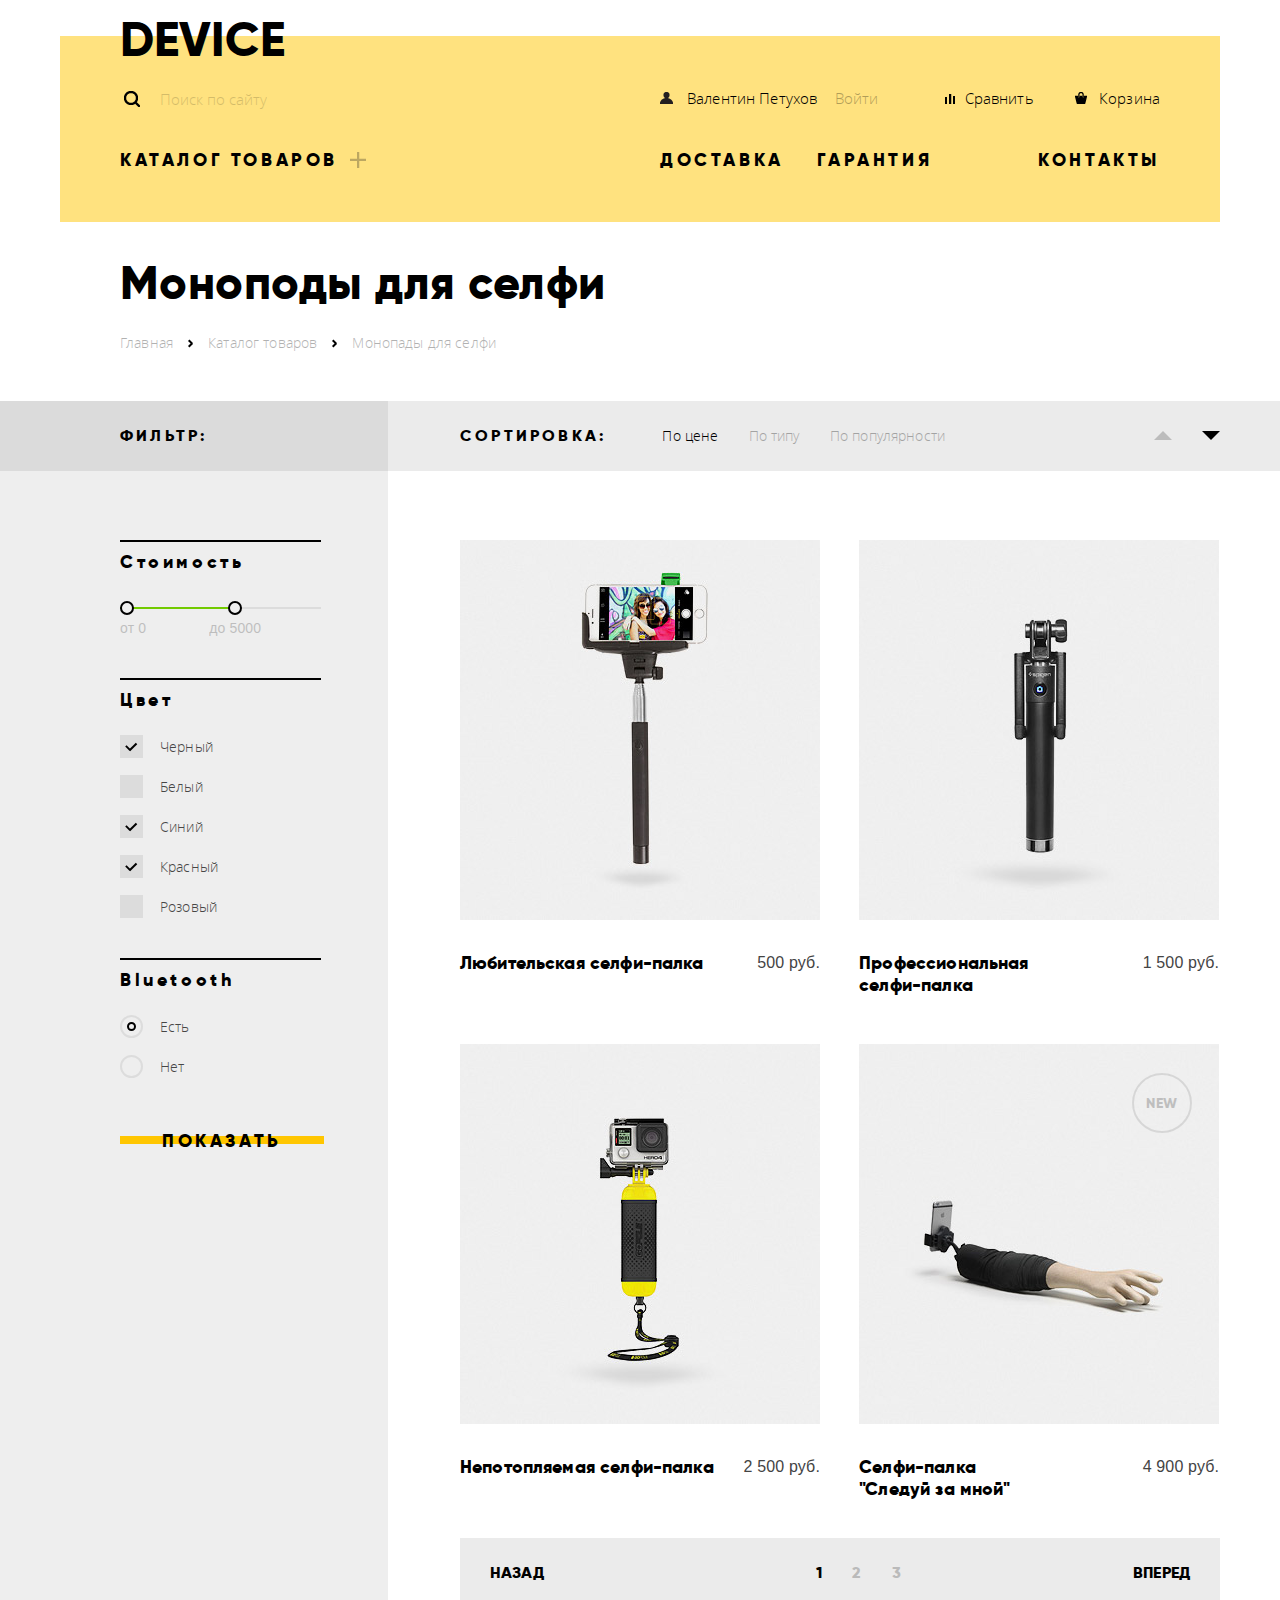
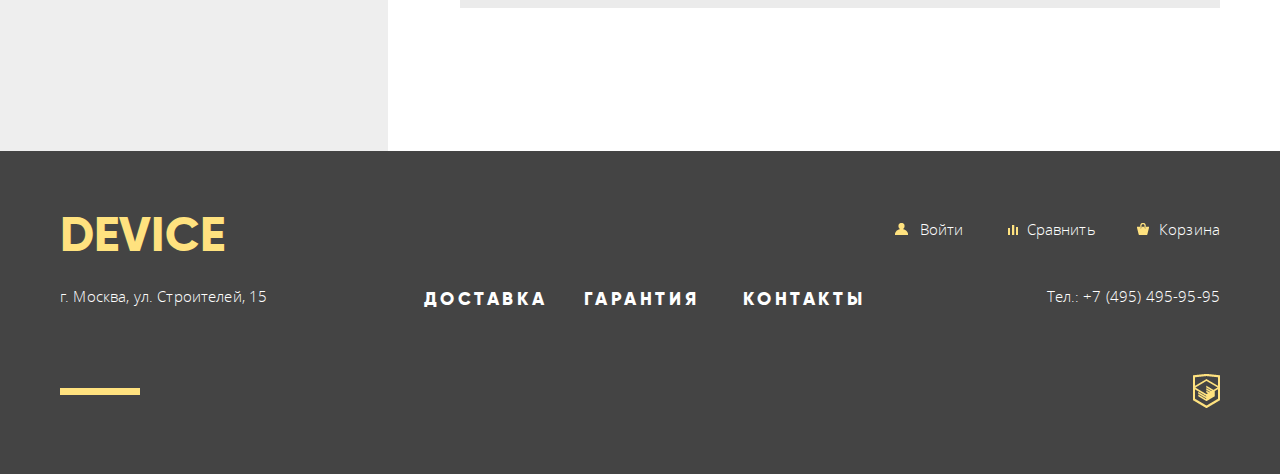
==== commit 91398db8: "project DEVICE" ====
--- a/catalog.html
+++ b/catalog.html
@@ -30,7 +30,7 @@
 				<nav class="main-nav clearfix">
 					<ul class="nav-left">
 						<li>
-							<a class="catalog-items" href="#">Каталог товаров</a>
+							<a class="catalog-items" href="catalog.html">Каталог товаров</a>
 							<div class="menu clearfix">
 								<ul class="dropdown-col">
 									<li>
@@ -110,38 +110,59 @@
 						</div>
 					</div>
 				</div>
+
 				<div class="container clearfix">
 					<div class="left-content">
 						<form action="filter" method="get">
 							<section class="filter-cost">
 								<h3>Стоимость</h3>
+								<div class="range clearfix">
+									<div class="range-block">
+										<div class="price-ball"></div>
+										<span>от 0</span>
+									</div>
+									<div class="range-block">
+										<div class="price-ball"></div>
+										<span>до 5000</span>
+									</div>
+								</div>
 							</section>
 							<section class="filter-color">
 								<h3>Цвет</h3>
 								<ul>
 									<li>
 										<label class="color">
-											<input type="checkbox" name="black-color" checked>Черный
-										</label>
-									</li>
-									<li>
-										<label class="color">
-											<input type="checkbox" name="white-color">Белый
-										</label>
-									</li>
-									<li>
-										<label class="color">
-											<input type="checkbox" name="blue-color" checked>Синий
-										</label>
-									</li>
-									<li>
-										<label class="color">
-											<input type="checkbox" name="red-color" checked>Красный
-										</label>
-									</li>
-									<li>
-										<label class="color">
-											<input type="checkbox" name="pink-color">Розовый
+											<input type="checkbox" name="black-color" checked>
+											<span class="checkbox-indicator"></span>
+											Черный
+										</label>
+									</li>
+									<li>
+										<label class="color">
+											<input type="checkbox" name="white-color">
+											<span class="checkbox-indicator"></span>
+											Белый
+										</label>
+									</li>
+									<li>
+										<label class="color">
+											<input type="checkbox" name="blue-color" checked>
+											<span class="checkbox-indicator"></span>
+											Синий
+										</label>
+									</li>
+									<li>
+										<label class="color">
+											<input type="checkbox" name="red-color" checked>
+											<span class="checkbox-indicator"></span>
+											Красный
+										</label>
+									</li>
+									<li>
+										<label class="color">
+											<input type="checkbox" name="pink-color">
+											<span class="checkbox-indicator"></span>
+											Розовый
 										</label>
 									</li>
 								</ul>
@@ -151,58 +172,107 @@
 								<ul>
 									<li>
 										<label class="bluetooth">
-											<input type="radio" name="on" checked>Есть
+											<input type="radio" name="check-bluetooth" checked>
+											<span class="radio-indicator"></span>
+											Есть
 										</label>
 									</li>
 									<li>
 										<label class="bluetooth">
-											<input type="radio" name="off">Нет
+											<input type="radio" name="check-bluetooth">
+											<span class="radio-indicator"></span>
+											Нет
 										</label>
 									</li>
 								</ul>
 							</section>
-							<button type="submit" class="btn-show btn">Показать</button>
+							<button type="submit" class="btn-show btn"><span>Показать</span></button>
 						</form>
 					</div>
 					<div class="right-content">
-						<div class="catalog-item">
-							<a href="#">
-								<img src="img/item-1.jpg" width="360" height="380" alt="Изображение товара">
-							</a>
-							<div class="price-block clearfix">
-								<a href="#">Любительская селфи-палка</a>
-								<span>500 руб.</span>
-							</div>
-						</div>
-						<div class="catalog-item">
-							<a href="#">
-								<img src="img/item-2.jpg" width="360" height="380" alt="Изображение товара">
-							</a>
-							<div class="price-block clearfix">
-								<a href="#">Профессиональная селфи-палка</a>
-								<span>1 500 руб.</span>
-							</div>
-						</div>
-						<div class="catalog-item">
-							<a href="#">
-								<img src="img/item-3.jpg" width="360" height="380" alt="Изображение товара">
-							</a>
-							<div class="price-block clearfix">
-								<a href="#">Непотопляемая селфи-палка</a>
-								<span>2 500 руб.</span>
-							</div>
-						</div>
-						<div class="catalog-item">
-							<a href="#">
-								<img src="img/item-1.jpg" width="360" height="380" alt="Изображение товара">
-							</a>
-							<div class="price-block clearfix">
-								<a href="#">Селфи-палка "Следуй за мной"</a>
-								<span>4 900 руб.</span>
+						<div class="block-catalog-items">
+							<div class="catalog-item">
+								<div class="image-block">
+									<div class="image-hover">
+										<div class="image-links">
+											<a href="#" class="btn btn-buy">
+												<span>В корзину</span>
+											</a>
+											<a href="#" class="link-compare">Добавить к сравнению</a>
+										</div>
+									</div>
+									<a href="#">
+										<img src="img/item-1.jpg" width="360" height="380" alt="Изображение товара">
+									</a>
+								</div>
+								<div class="price-block clearfix">
+									<a href="#">Любительская селфи-палка</a>
+									<span>500 руб.</span>
+								</div>
+							</div>
+							<div class="catalog-item">
+								<div class="image-block">
+									<div class="image-hover">
+										<div class="image-links">
+											<a href="#" class="btn btn-buy">
+												<span>В корзину</span>
+											</a>
+											<a href="#" class="link-compare">Добавить к сравнению</a>
+										</div>
+									</div>
+									<a href="#">
+										<img src="img/item-2.jpg" width="360" height="380" alt="Изображение товара">
+									</a>
+								</div>
+								<div class="price-block clearfix">
+									<a href="#">Профессиональная<br>селфи-палка</a>
+									<span>1 500 руб.</span>
+								</div>
+							</div>
+							<div class="catalog-item">
+								<div class="image-block">
+									<div class="image-hover">
+										<div class="image-links">
+											<a href="#" class="btn btn-buy">
+												<span>В корзину</span>
+											</a>
+											<a href="#" class="link-compare">Добавить к сравнению</a>
+										</div>
+									</div>
+									<a href="#">
+										<img src="img/item-3.jpg" width="360" height="380" alt="Изображение товара">
+									</a>
+								</div>
+								<div class="price-block clearfix">
+									<a href="#">Непотопляемая селфи-палка</a>
+									<span>2 500 руб.</span>
+								</div>
+							</div>
+							<div class="catalog-item">
+								<div class="image-block">
+									<div class="badge-new">
+										<span>new</span>
+									</div>
+									<div class="image-hover">
+										<div class="image-links">
+											<a href="#" class="btn btn-buy">
+												<span>В корзину</span>
+											</a>
+											<a href="#" class="link-compare">Добавить к сравнению</a>
+										</div>
+									</div>									
+									<a href="#">
+										<img src="img/item-4.jpg" width="360" height="380" alt="Изображение товара">
+									</a>
+								</div>
+								<div class="price-block clearfix">
+									<a href="#">Селфи-палка<br>"Следуй за мной"</a>
+									<span>4 900 руб.</span>
+								</div>
 							</div>
 						</div>
 						<div class="paginator clearfix">
-							<a href="#" class="back">Назад</a>
+							<a href="#" class="back"><span>Назад</span></a>
 							<ul>
 								<li>
 									<span>1</span>
@@ -214,7 +284,7 @@
 									<a href="#">3</a>
 								</li>
 							</ul>
-							<a href="#" class="forward">Вперед</a>
+							<a href="#" class="forward"><span>Вперед</span></a>
 						</div>
 					</div>
 				</div>
@@ -251,5 +321,6 @@
 				</div>
 			</div>
 		</footer>
+		<script type="text/javascript" src="js/heightcatalog.js"></script>
 	</body>
 </html>
--- a/css/style.css
+++ b/css/style.css
@@ -245,7 +245,7 @@
 .search:focus{
 	opacity: 1;
 	outline: none;
-	width: 300px;
+	width: 250px;
 }
 .search-btn{
 	position: absolute;
@@ -416,17 +416,10 @@
 .breadcrumbs li:first-child a:active, .breadcrumbs li:nth-child(2) a:active{
 	opacity: 0.1;
 }
+
 .catalog-content{
 	position: relative;
 }
-/*.catalog-content:before{
-	content: "";
-	position: absolute;
-	width: 30%;
-	background: #eeeeee;
-	height: 100%;
-	bottom: 0;
-} */
 .catalog-content h3{
 	font-size: 16px;
 	font-family: "gilroyextrabold", sans-serif;
@@ -541,6 +534,7 @@
 .left-content{
 	float: left;
 	width: 328px;
+	position: relative;
 }
 .left-content h3{
 	font-size: 18px;
@@ -548,14 +542,16 @@
 	margin: 0px;
 	padding: 0px;
 }
-/*.left-content:before{
-	content: "";
-	position: absolute;
-	width: 100%;
+.left-content::before{
+	content: "";
+	position: absolute;
+	right: 0;
+	width: 100000px;
 	background: #eeeeee;
 	height: 100%;
 	bottom: 0;
-}*/
+	z-index: -1;
+}
 .right-content{
 	float: left;
 	width: 760px;
@@ -567,21 +563,122 @@
 	width: 360px;
 	display: inline-block;
 	vertical-align: top;
-	margin-bottom: 57px;
+	margin-bottom: 104px;
 	height: 400px;
 	background-color: white;
 }
+.catalog-item:nth-last-child(2), .catalog-item:nth-last-child(1){
+	margin-bottom: 94px;
+}
+.catalog-item:nth-child(2n-1){
+	margin-right: 39px;
+}
+.image-block{
+	width: 360px;
+	height: 380px;
+	margin-bottom: 32px;
+	position: relative;
+}
+.image-block .image-hover{
+	position: absolute;
+	top: 0;
+	left: 0;
+	width: 100%;
+	height: 100%;
+	background-color: rgba(239, 239, 239, 0.7);
+	display: none;
+}
+.btn-buy{
+	display: block;
+	width: 36%;
+	margin-left: auto;
+	margin-right: auto;
+	padding-left: 34px;
+	padding-right: 34px;
+	margin-top: 180px;
+	position: relative;
+	margin-bottom: 21px;
+}
+.btn-buy::before{
+	position: absolute;
+	content: "";
+	height: 8px;
+	width: 100%;
+	background-color: #ffc600;
+	left: 0;
+	z-index: 1;
+	top: 7px;
+}
+.btn-buy:hover::before{
+	position: absolute;
+	content: "";
+	height: 42px;
+	width: 100%;
+	background-color: #ffc600;
+	top: -9px;
+	left: 0px;
+}
+.btn-buy span{
+	position: relative;
+	z-index: 2;
+}
+.btn-buy:active span {
+	opacity: 0.3;
+}
+.link-compare{
+	font-size: 13px;
+	color: #000;
+	line-height: 21px;
+	opacity: 0.5;
+	text-decoration: none;
+	display: inline-block;
+	width: 100%;
+	text-align: center;
+}
+.image-block:hover .image-hover{
+	display: block;
+}
+.badge-new{
+	position: absolute;
+	right: 27px;
+	top: 29px;
+	width: 56px;
+	height: 56px;
+	background: none;
+	border-radius: 50%;
+	border: 2px solid rgba(0,0,0,0.1);
+}
+.badge-new span{
+	display: inline-block;
+	font-size: 14px;
+	font-family: "gilroyextrabold", sans-serif;
+	letter-spacing: 0.05em;
+	color: #000;
+	opacity: 0.2;
+	text-transform: uppercase;
+	width: 100%;
+	text-align: center;
+	line-height: 56px;
+	vertical-align: middle;
+}
 .price-block a, .price-block span{
 	display: inline-block;
 	vertical-align: top;
 }
 .price-block a{
-	width: 245px;
+	width: 260px;
 	font-family: "gilroyextrabold", sans-serif;
 	font-size: 18px;
 	line-height: 22px;
 	color: #000;
 	float: left;
+	text-decoration: none;
+}
+.price-block a:hover{
+	opacity: 0.6;
+}
+.price-block a:active{
+	opacity: 0.3;
 }
 .price-block span{
 	font-family: "gilroylight", sans-serif;
@@ -590,38 +687,239 @@
 	color: #444444;
 	float: right;
 }
-.catalog-item:nth-child(2n-1){
-	margin-right: 40px;
-}
+
 .left-content form{
 	margin-left: 60px;
 }
 .filter-cost{
 	margin-top: 80px;
-	margin-bottom: 40px;
+	margin-bottom: 116px;
+	position: relative;
+}
+.filter-cost::before{
+	content: "";
+	position: absolute;
+	width: 201px;
+	height: 2px;
+	background-color: #000;
+	left: 0px;
+	top: -11px;
+}
+.filter-cost h3{
+	margin-bottom: 28px;
+}
+.range{
+	position: relative;
+}
+.range::before{
+	content: "";
+	position: absolute;
+	width: 201px;
+	height: 2px;
+	background-color: #dcdcdc;
+	left: 0px;
+	top: 6px;
+}
+.range::after{
+	content: "";
+	position: absolute;
+	width: 110px;
+	height: 2px;
+	background-color: #72ca00;
+	left: 0px;
+	top: 6px;
+}
+.range-block{
+	float: left;
+	margin-right: 63px;
+	z-index: 10;
+	position: relative;
+}
+.range-block:last-child{
+	margin-right: 0px;
+}
+.price-ball{
+	border-radius: 50%;
+	background-color: #efefef;
+	width: 10px;
+	height: 10px;
+	border: 2px solid #000;
+	cursor: pointer;
+}
+.range-block:last-child{
+	margin-right: 0px;
+}
+.range-block:last-child .price-ball{
+	margin-right: auto;
+	margin-left: auto;
+}
+.range-block span{
+	font-family: "gilroylight", sans-serif;
+	font-size: 14px;
+	color: #000;
+	line-height: 22px;
+	opacity: 0.2;
 }
 .filter-color{
-	margin-bottom: 40px;
+	margin-bottom: 50px;
+	position: relative;
+}
+.filter-color h3{
+	margin-bottom: 24px;
+}
+.filter-color::before{
+	content: "";
+	position: absolute;
+	width: 201px;
+	height: 2px;
+	background-color: #000;
+	left: 0px;
+	top: -11px;
 }
 .filter-color ul{
 	list-style: none;
+	padding: 0px;
+	margin: 0px;
+	font-size: 14px;
+}
+.filter-color ul li{
+	position: relative;
+	margin-bottom: 16px;
+	padding-left: 40px;
+}
+.filter-color .color{
+	cursor: pointer;
+}
+.filter-color ul li input[type="checkbox"]{
+	display: none;
+}
+.filter-color .color input[type="checkbox"] + .checkbox-indicator{
+	content: "";
+	position: absolute;
+	width: 23px;
+	height: 23px;
+	background-color: #dcdcdc;
+	top: 0;
+	left: 0px;
+	cursor: pointer;
+}
+.filter-color .color input[type="checkbox"]:checked + .checkbox-indicator::after{
+	content: "";
+	position: absolute;
+	width: 6px;
+	height: 2px;
+	background-color: #000;
+	top: 12px;
+	left: 5px;
+	transform: rotate(45deg);
+}
+.filter-color .color input[type="checkbox"]:checked + .checkbox-indicator::before{
+	content: "";
+	position: absolute;
+	width: 10px;
+	height: 2px;
+	background-color: #000;
+	top: 11px;
+	left: 8px;
+	transform: rotate(-45deg);
 }
 .filter-bluetooth{
 	margin-bottom: 50px;
+	position: relative;
+}
+.filter-bluetooth::before{
+	content: "";
+	position: absolute;
+	width: 201px;
+	height: 2px;
+	background-color: #000;
+	left: 0px;
+	top: -11px;
+}
+.filter-bluetooth h3{
+	margin-bottom: 24px;
 }
 .filter-bluetooth ul{
+	margin: 0;
+	padding: 0;
 	list-style: none;
+	font-size: 14px;
+}
+.filter-bluetooth ul li{
+	position: relative;
+	margin-bottom: 16px;
+	padding-left: 40px;
+}
+.filter-bluetooth .bluetooth{
+	cursor: pointer;
+}
+.filter-bluetooth .bluetooth input[type="radio"]{
+	display: none;
+}
+.filter-bluetooth .bluetooth input[type="radio"] + .radio-indicator{
+	content: "";
+	position: absolute;
+	border-radius: 50%;
+	width: 19px;
+	height: 19px;
+	border: 2px solid #dcdcdc;
+	background: none;
+	top: 0;
+	left: 0px;
+	cursor: pointer;
+}
+.filter-bluetooth .bluetooth input[type="radio"]:checked + .radio-indicator:before{
+	content: "";
+	position: absolute;
+	border-radius: 50%;
+	width: 5px;
+	height: 5px;
+	border: 2px solid #000;
+	background: none;
+	top: 5px;
+	left: 5px;
+}
+.btn-show{
+	background: none;
+	border: none;
+	padding-left: 42px;
+	padding-right: 42px;
+	position: relative;
+	cursor: pointer;
+}
+.btn-show::before{
+	position: absolute;
+	content: "";
+	height: 8px;
+	width: 100%;
+	background-color: #ffc600;
+	left: 0;
+	z-index: -1;
+	top: 7px;
+}
+.btn-show:hover::before{
+	position: absolute;
+	content: "";
+	height: 42px;
+	width: 100%;
+	background-color: #ffc600;
+	left: 0;
+	z-index: -1;
+	top: -9px;
+}
+.btn-show:active>span{
+	opacity: 0.3;
 }
 .paginator{
-	margin-top: 40px;
-	padding: 23px 30px 18px 30px;
+	padding: 0;
 	background-color: #ebebeb;
 	font-size: 0px;
-	width: 700px;
+	width: 760px;
 	text-transform: uppercase;
 	font-family: "gilroyextrabold", sans-serif;
 	color:#000;
 	text-align: center;
+	margin-bottom: 73px;
 }
 
 .back, .paginator li, .forward{
@@ -631,14 +929,23 @@
 }
 .paginator>ul{
 	display: inline-block;
+	margin-top: 23px;
 }
 .back{
 	float: left;
 	color: #000;
+	padding: 23px 30px;
 }
 .forward{
 	float: right;
 	color: #000;
+	padding: 23px 30px;
+}
+.back:hover, .forward:hover{
+	background-color: #d9d9d9;
+}
+.back:active span, .forward:active span{
+	opacity: 0.3;
 }
 .paginator li a{
 	text-decoration: none;
@@ -1262,7 +1569,7 @@
 	position: absolute;
 	content: "";
 	height: 40px;
-	width: 278px;
+	width: 285px;
 	background-color: #000;
 	left: 0;
 	z-index: -1;
@@ -1285,7 +1592,7 @@
 	position: absolute;
 	content: "";
 	height: 40px;
-	width: 278px;
+	width: 285px;
 	background-color: #000;
 	left: 0;
 	z-index: -1;
@@ -1308,7 +1615,7 @@
 	position: absolute;
 	content: "";
 	height: 40px;
-	width: 278px;
+	width: 285px;
 	background-color: #000;
 	left: 0;
 	z-index: -1;
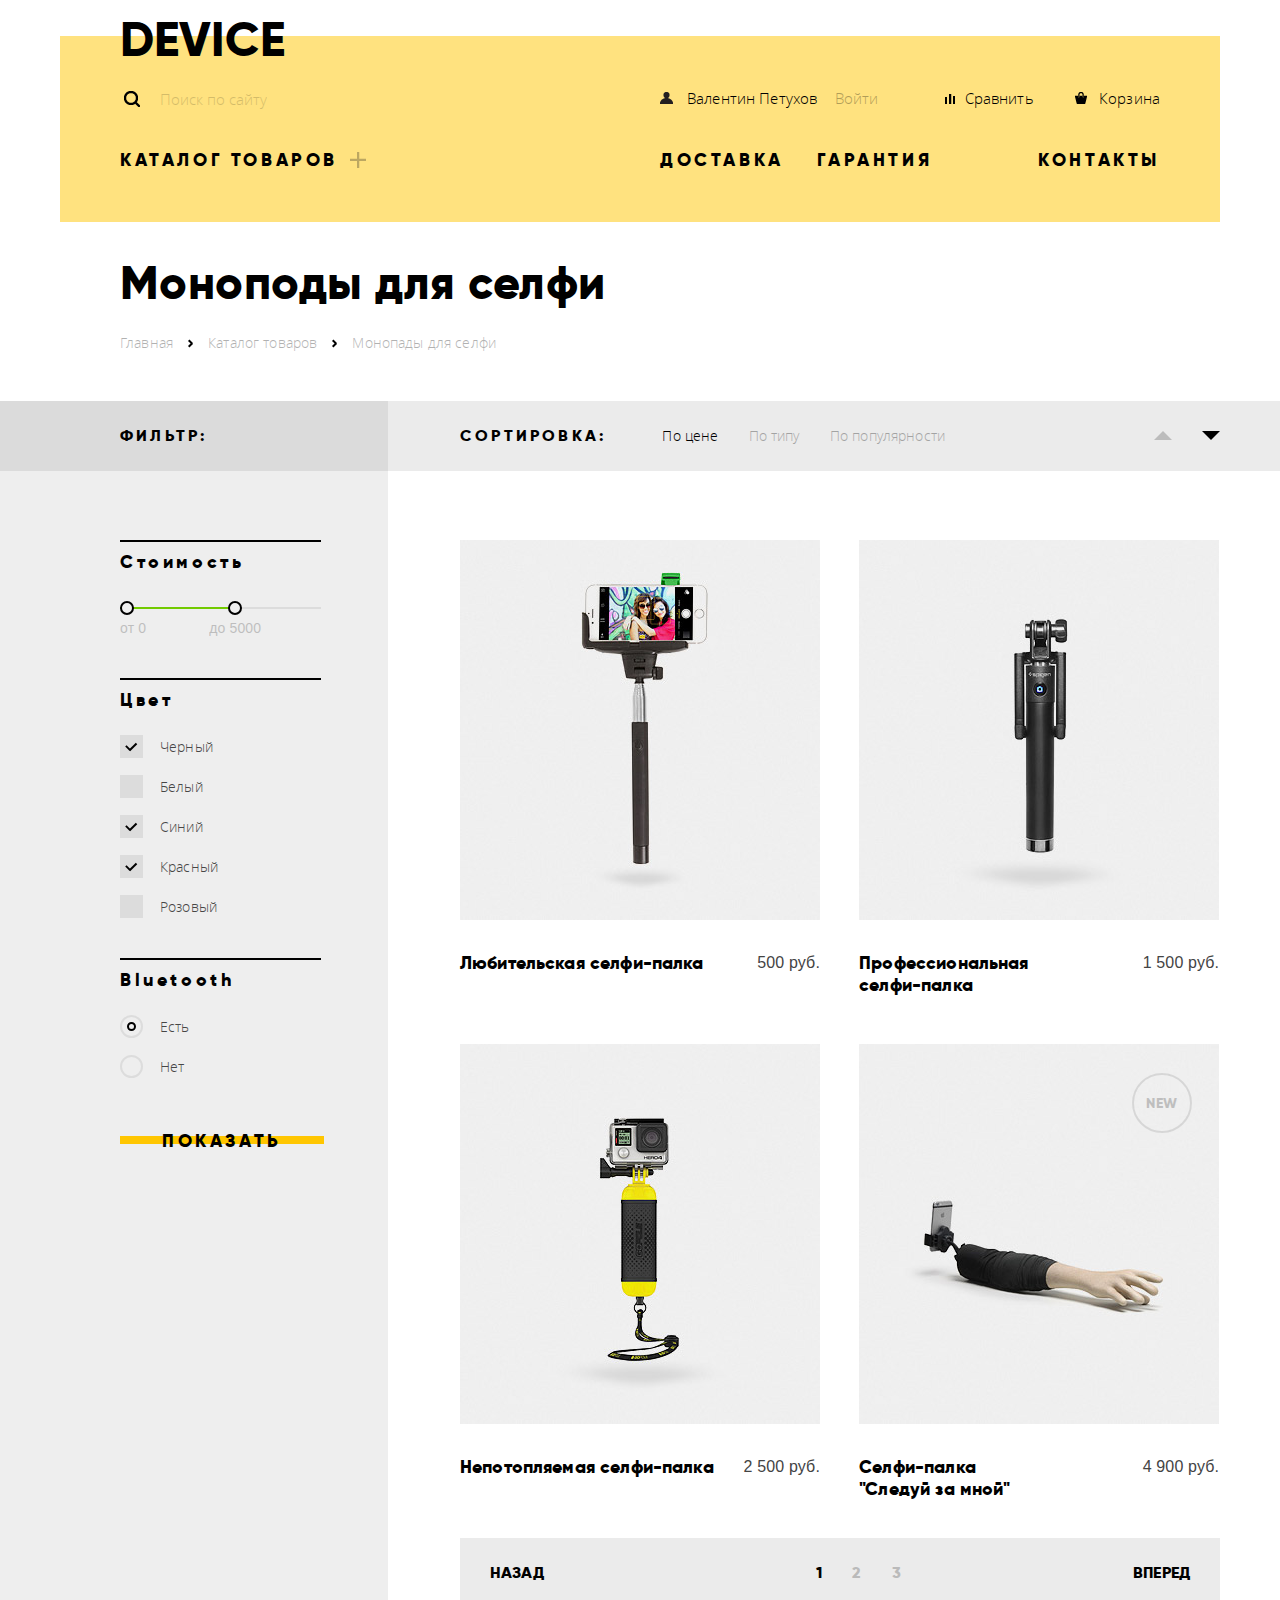
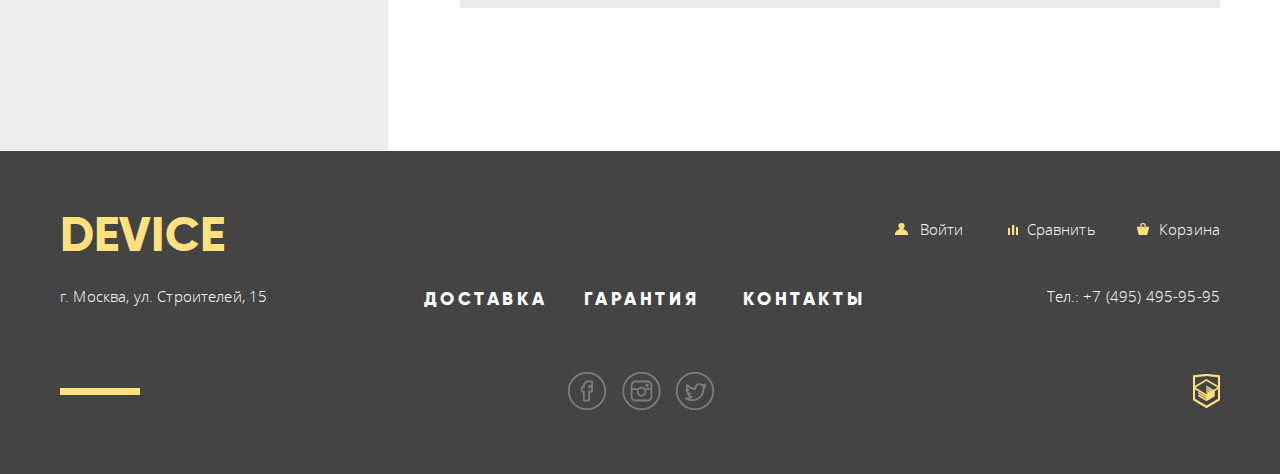
==== commit e129a625: "minimaze css js project DEVICE" ====
--- a/catalog.html
+++ b/catalog.html
@@ -4,7 +4,7 @@
 		<meta charset="utf-8">
 		<title>Моноподы для селфи</title>
 		<link rel="stylesheet" href="css/normalize.css">
-		<link rel="stylesheet" href="css/style.css">
+		<link rel="stylesheet" href="css/style_min.css">
 	</head>
 	<body>
 		<header class="main-header catalog-main-header">
@@ -311,9 +311,9 @@
 				</div>
 				<div class="row-footer3 clearfix">
 					<div class="footer-social">
-						<a class="social-btn" href="#">facebook</a>
-						<a class="social-btn" href="#">instagram</a>
-						<a class="social-btn" href="#">twitter</a>
+						<a class="fb-btn" href="#">facebook</a>
+						<a class="inst-btn" href="#">instagram</a>
+						<a class="tw-btn" href="#">twitter</a>
 					</div>				
 					<div class="footer-developers">
 						<a class="developers" href="#">developers</a>
@@ -321,6 +321,6 @@
 				</div>
 			</div>
 		</footer>
-		<script type="text/javascript" src="js/heightcatalog.js"></script>
+		<script type="text/javascript" src="js/heightcatalogMIN.js"></script>
 	</body>
 </html>
--- a/css/style_min.css
+++ b/css/style_min.css
@@ -0,0 +1 @@
+@font-face{font-family:"open_sanslight";src:url(../fonts/open-sans-light-webfont.woff2) format("woff2"),url(../fonts/open-sans-light-webfont.woff) format("woff");font-weight:400;font-style:normal}@font-face{font-family:"gilroyextrabold";src:url(../fonts/gilroy-extrabold-webfont.woff2) format("woff2"),url(../fonts/gilroy-extrabold-webfont.woff) format("woff");font-weight:400;font-style:normal}@font-face{font-family:"gilroylight";src:url(gilroy-light-webfont.woff2) format("woff2"),url(gilroy-light-webfont.woff) format("woff");font-weight:400;font-style:normal}body{font-family:"open_sanslight",Arial,sans-serif;font-size:15px;line-height:24px;color:#464646;font-weight:400;letter-spacing:.01em;background:#fff;background-size:2000px auto}.btn,.catalog-logo-header{text-transform:uppercase;color:#000;text-decoration:none;font-family:"gilroyextrabold",Arial,sans-serif}.btn{letter-spacing:.2em;text-align:center;font-size:18px;line-height:22px}.catalog-logo-header{display:inline-block;font-size:48px;font-weight:400;line-height:54px;margin-top:13px;margin-bottom:19px}.logo-header-hover:hover{color:#444}.logo-header-hover:active{color:#666}.container{width:1160px;margin:0 auto}.main-header{margin-bottom:46px}.catalog-main-header{margin-bottom:77px}.bg-header,.bg-header-catalog{width:1040px;position:relative;padding-right:60px;padding-left:60px;margin:0 auto}.bg-header-catalog::after,.bg-header::after{content:"";width:1160px;height:299px;background-color:#ffe27f;position:absolute;left:0;z-index:-1;bottom:-157px}.bg-header-catalog::after{height:186px;bottom:-44px}.clearfix::after{content:"";clear:both;display:table}.header-row{margin-bottom:36px}.header-row a{text-decoration:none;color:#000}.header-left{float:left;min-width:300px;position:relative}.header-right{float:right;min-width:500px}.user-block-main{float:left;min-width:270px}.user-block-main a:first-child{position:relative;padding-left:27px}.user-block-main a:first-child::before{content:"";position:absolute;width:13px;height:12px;background:url(../img/spritesheet.png) no-repeat;left:0;top:4px;background-position:-1034px -5px}.user-exit{margin-left:13px;opacity:.3}.compare-cart{float:right;font-size:0}.compare-cart a{display:inline-block;font-size:15px;position:relative;vertical-align:top}.compare-cart a:last-child{padding-left:24px;margin-left:41px}.compare-cart a:first-child{padding-left:21px}.compare-cart a:first-child::before{content:"";position:absolute;width:12px;height:12px;background:url(../img/spritesheet.png) no-repeat;left:1px;top:8px;background-position:-71px -5px}.compare-cart a:last-child::before{content:"";position:absolute;width:12px;height:12px;background:url(../img/spritesheet.png) no-repeat;left:0;top:6px;background-position:-5px -5px}.compare-cart a:hover,.search:hover,.user-block-main a:hover{opacity:.6}.compare-cart a:active,.user-block-main a:active{opacity:.3}.right-footer-row a:hover span,.user-block-main a.user-exit:active{opacity:1}.main-nav{font-family:"gilroyextrabold",Arial,sans-serif;font-size:18px;color:#000;letter-spacing:.2em}.main-nav a{text-decoration:none;color:#000;text-transform:uppercase}.nav-left a{display:inline-block;vertical-align:top;padding-right:32px;position:relative}.nav-left .catalog-items::after,.search-icon::after{content:"";position:absolute;width:16px;height:16px;background:url(../img/spritesheet.png) no-repeat}.nav-left .catalog-items::after{right:4px;top:4px;background-position:-303px -5px;opacity:.3}.nav-left{float:left;min-width:300px;margin:0;padding:0;list-style:none}.search{border:none;background-color:#ffe27f;font-size:15px;opacity:.3;padding-left:40px;color:#000;width:170px}.search-icon::after{left:4px;top:5px;background-position:-938px -5px;opacity:1}.search:focus{opacity:1;outline:none;width:250px}.search-btn{position:absolute;right:-140px;padding:10px 18px 8px;font-size:15px;font-family:"open_sanslight",Arial,sans-serif;background-color:#ffe27f;border:2px solid #000;bottom:-10px;display:none}input.search:focus~button[type=submit].search-btn{display:block}.search-btn::before{position:absolute;content:"";height:2px;width:358px;background-color:#000;left:-358px;bottom:-2px}.search-btn:hover{background-color:#000;color:#fff;cursor:pointer}.image-block:hover .image-hover,.nav-left li:hover .menu,.search-btn:active{display:block}.search-btn:active>span{border:none;opacity:.3}.nav-right{float:right;min-width:500px}.nav-delivery{float:left;min-width:300px;font-size:0}.nav-contacts{float:right}.nav-delivery a{display:inline-block;margin-right:30px;font-size:18px}.breadcrumbs li,.nav-left li{position:relative}.nav-left .menu,.nav-left .menu:after{position:absolute;width:1160px;height:129px}.nav-left .menu{display:none;margin:0;top:100%;list-style:none;padding:34px 0 0;left:-60px;z-index:3}.nav-left .menu:after{content:"";background-color:#ffe393;left:0;bottom:0;z-index:-1}.nav-left .menu a{padding:0;text-transform:none;font-family:"open_sanslight",Arial,sans-serif;font-size:15px;letter-spacing:.01em;margin:0 0 17px}.dropdown-col{float:left;margin-left:60px;list-style:none;padding:0}.main-nav a:hover{opacity:.6}.btn-buy:active span,.main-nav a:active{opacity:.3}.header-catalog h1{font-size:47px;font-family:"gilroyextrabold",Arial,sans-serif;line-height:57px;color:#000;letter-spacing:.01em;padding:0;margin:0 0 0 60px}.header-catalog{margin-bottom:13px}.breadcrumbs{padding:0;list-style:none;font-size:0;margin:0 0 40px 60px}.breadcrumbs li{display:inline-block;vertical-align:top;font-size:14px;margin-right:35px}.breadcrumbs li a{text-decoration:none;color:#000;opacity:.3;font-family:"open_sanslight",Arial,sans-serif;font-size:14px;line-height:36px;letter-spacing:.01em}.breadcrumbs li:first-child::after,.breadcrumbs li:first-child::before,.breadcrumbs li:nth-child(2)::after,.breadcrumbs li:nth-child(2)::before{position:absolute;content:"";width:5px;height:2px;background-color:#000;opacity:1}.breadcrumbs li:first-child::after,.breadcrumbs li:nth-child(2)::after{-webkit-transform:rotate(45deg);transform:rotate(45deg);right:-20px;top:16px}.breadcrumbs li:first-child::before,.breadcrumbs li:nth-child(2)::before{-webkit-transform:rotate(-45deg);transform:rotate(-45deg);right:-20px;top:19px}.breadcrumbs li:first-child a:hover,.breadcrumbs li:nth-child(2) a:hover{opacity:.6}.breadcrumbs li:first-child a:active,.breadcrumbs li:nth-child(2) a:active{opacity:.1}.catalog-content{position:relative}.catalog-content h3{font-size:16px;font-family:"gilroyextrabold",Arial,sans-serif;line-height:20px;letter-spacing:.2em;color:#000}.content-header h3{text-transform:uppercase;margin:0;padding:25px 0}.line{background-color:#ebebeb;height:100%}.left-content-header{float:left;min-width:328px;position:relative}.left-content-header>h3{margin-left:60px;position:relative;z-index:5}.left-content-header:before{content:"";position:absolute;right:0;height:100%;bottom:0;width:10000px;background:#dbdbdb;z-index:2}.right-content-header{float:right;min-width:832px;position:relative}.sorting-content{float:left}.left-sorting{float:left;min-width:600px;font-size:0;margin-left:72px}.right-sorting{float:right;max-width:100px}.left-sorting>h3{margin-right:56px}.left-sorting .price-sorting,.left-sorting>h3{display:inline-block}.price-sorting a{margin-right:30px;font-size:14px;line-height:18px;color:#000;text-decoration:none;opacity:.3}.price-sorting a:first-child{opacity:1}.paginator li:last-child,.price-sorting a:last-child{margin-right:0}.price-sorting a:nth-child(2):hover,.price-sorting a:nth-child(3):hover{opacity:.6}.price-sorting a:nth-child(2):active,.price-sorting a:nth-child(3):active{opacity:1}.right-sorting a{display:inline-block;margin-top:30px}.right-sorting a:first-child{width:0;height:0;border-left:9px solid transparent;border-right:9px solid transparent;border-bottom:9px solid #000;opacity:.2}.right-sorting a:last-child{width:0;height:0;border-left:9px solid transparent;border-right:9px solid transparent;border-top:9px solid #000;margin-left:26px}.right-sorting a:first-child:hover{opacity:.4}.right-sorting a:first-child:active{opacity:1}.left-content{float:left;width:328px;position:relative}.left-content h3{font-size:18px;line-height:22px;margin:0;padding:0}.left-content::before{content:"";position:absolute;right:0;width:100000px;background:#eee;height:100%;bottom:0;z-index:-1}.right-content{float:left;width:760px;padding-left:72px;padding-top:69px;font-size:0}.catalog-item{width:360px;display:inline-block;vertical-align:top;margin-bottom:104px;height:400px;background-color:#fff}.catalog-item:nth-last-child(1),.catalog-item:nth-last-child(2){margin-bottom:94px}.catalog-item:nth-child(2n-1){margin-right:39px}.image-block{width:360px;height:380px;margin-bottom:32px;position:relative}.image-block .image-hover{position:absolute;top:0;left:0;width:100%;height:100%;background-color:rgba(239,239,239,.7);display:none}.btn-buy{display:block;width:36%;padding-left:34px;padding-right:34px;position:relative;margin:180px auto 21px}.btn-buy::before,.btn-buy:hover::before{position:absolute;content:"";width:100%;background-color:#ffc600;left:0}.btn-buy::before{z-index:1;height:8px;top:7px}.btn-buy:hover::before{height:42px;top:-9px}.btn-buy span{position:relative;z-index:2}.link-compare{font-size:13px;color:#000;line-height:21px;opacity:.5;text-decoration:none;display:inline-block;width:100%;text-align:center}.badge-new{position:absolute;right:27px;top:29px;width:56px;height:56px;background:0 0;border-radius:50%;border:2px solid rgba(0,0,0,.1)}.badge-new span{display:inline-block;font-size:14px;font-family:"gilroyextrabold",Arial,sans-serif;letter-spacing:.05em;color:#000;opacity:.2;text-transform:uppercase;width:100%;text-align:center;line-height:56px;vertical-align:middle}.price-block a,.price-block span{display:inline-block;vertical-align:top}.price-block a{width:260px;font-family:"gilroyextrabold",Arial,sans-serif;font-size:18px;line-height:22px;color:#000;float:left;text-decoration:none}.price-block a:hover,.row-footer2 .footer-nav a:hover{opacity:.6}.back:active span,.btn-show:active>span,.forward:active span,.price-block a:active,.right-footer-row a:active span,.row-footer2 .footer-nav a:active{opacity:.3}.price-block span{font-family:"gilroylight",Arial,sans-serif;font-size:16px;line-height:22px;color:#444;float:right}.left-content form{margin-left:60px}.filter-cost{margin-top:80px;margin-bottom:116px}.filter-cost::before,.range::after,.range::before{content:"";position:absolute;width:201px;height:2px;background-color:#000;left:0;top:-11px}.filter-cost h3{margin-bottom:28px}.filter-cost,.range,.range-block{position:relative}.range::after,.range::before{background-color:#dcdcdc;top:6px}.range::after{width:110px;background-color:#72ca00}.range-block{float:left;margin-right:63px;z-index:10}.range-block:last-child{margin-right:0}.price-ball{border-radius:50%;background-color:#efefef;width:10px;height:10px;border:2px solid #000;cursor:pointer}.range-block:last-child .price-ball{margin-right:auto;margin-left:auto}.range-block span{font-family:"gilroylight",Arial,sans-serif;font-size:14px;color:#000;line-height:22px;opacity:.2}.filter-bluetooth,.filter-color{margin-bottom:50px;position:relative}.filter-bluetooth h3,.filter-color h3{margin-bottom:24px}.filter-bluetooth::before,.filter-color::before{content:"";position:absolute;width:201px;height:2px;background-color:#000;left:0;top:-11px}.filter-color ul{list-style:none;padding:0;margin:0;font-size:14px}.filter-bluetooth ul li,.filter-color ul li{position:relative;margin-bottom:16px;padding-left:40px}.advantages-controls>div>label,.filter-bluetooth .bluetooth,.filter-color .color{cursor:pointer}.filter-bluetooth .bluetooth input[type=radio],.filter-color ul li input[type=checkbox],.slider input[type=radio]{display:none}.filter-color .color input[type=checkbox]+.checkbox-indicator{content:"";position:absolute;width:23px;height:23px;background-color:#dcdcdc;top:0;left:0;cursor:pointer}.filter-color .color input[type=checkbox]:checked+.checkbox-indicator::after{content:"";position:absolute;width:6px;height:2px;background-color:#000;top:12px;left:5px;-webkit-transform:rotate(45deg);transform:rotate(45deg)}.filter-color .color input[type=checkbox]:checked+.checkbox-indicator::before{content:"";position:absolute;width:10px;height:2px;background-color:#000;top:11px;left:8px;-webkit-transform:rotate(-45deg);transform:rotate(-45deg)}.filter-bluetooth ul{margin:0;padding:0;list-style:none;font-size:14px}.filter-bluetooth .bluetooth input[type=radio]+.radio-indicator{content:"";position:absolute;border-radius:50%;width:19px;height:19px;border:2px solid #dcdcdc;background:0 0;top:0;left:0;cursor:pointer}.filter-bluetooth .bluetooth input[type=radio]:checked+.radio-indicator:before{content:"";position:absolute;border-radius:50%;width:5px;height:5px;border:2px solid #000;background:0 0;top:5px;left:5px}.btn-show{background:0 0;border:none;padding-left:42px;padding-right:42px;position:relative;cursor:pointer}.btn-show::before,.btn-show:hover::before{position:absolute;content:"";height:8px;width:100%;background-color:#ffc600;left:0;z-index:-1;top:7px}.btn-show:hover::before{height:42px;top:-9px}.paginator{padding:0;background-color:#ebebeb;font-size:0;width:760px;text-transform:uppercase;font-family:"gilroyextrabold",Arial,sans-serif;color:#000;text-align:center;margin-bottom:73px}.back,.forward,.paginator li{display:inline-block;font-size:16px;text-decoration:none}.paginator>ul{display:inline-block;margin-top:23px}.back,.forward{float:left;color:#000;padding:23px 30px}.forward{float:right}.back:hover,.forward:hover{background-color:#d9d9d9}.main-footer a,.paginator li a{text-decoration:none;color:#bababa}.paginator li{margin-right:30px}.main-footer{padding-top:60px;padding-bottom:64px;background-color:#444}.main-footer a{color:#fff}.row-footer1{margin-bottom:22px;font-size:0}.right-footer-row{float:right}.right-footer-row a{display:inline-block;font-size:15px;line-height:36px;vertical-align:top}.right-footer-row a span{opacity:.7}.right-footer-row a:first-child{padding-left:25px;position:relative}.right-footer-row a:first-child::before,.right-footer-row a:first-child:active::before,.right-footer-row a:first-child:hover::before{content:"";position:absolute;width:13px;height:12px;background:url(../img/spritesheet.png) no-repeat;left:0;top:12px;background-position:-1057px -5px}.right-footer-row a:first-child:active::before,.right-footer-row a:first-child:hover::before{background-position:-1080px -5px}.right-footer-row a:first-child:active::before{opacity:.3}.right-footer-row a:nth-child(2){padding-left:19px;position:relative;margin-left:44px}.right-footer-row a:nth-child(2)::before,.right-footer-row a:nth-child(2):active::before,.right-footer-row a:nth-child(2):hover::before{content:"";position:absolute;width:10px;height:10px;background:url(../img/spritesheet.png) no-repeat;left:0;top:14px;background-position:-91px -5px}.right-footer-row a:nth-child(2):active::before,.right-footer-row a:nth-child(2):hover::before{background-position:-111px -5px}.right-footer-row a:nth-child(2):active::before{opacity:.3}.right-footer-row a:nth-child(3){padding-left:22px;position:relative;margin-left:41px}.right-footer-row a:nth-child(3)::before,.right-footer-row a:nth-child(3):active::before,.right-footer-row a:nth-child(3):hover::before{content:"";position:absolute;width:12px;height:12px;background:url(../img/spritesheet.png) no-repeat;left:0;top:12px;background-position:-27px -5px}.right-footer-row a:nth-child(3):active::before,.right-footer-row a:nth-child(3):hover::before{background-position:-49px -5px}.right-footer-row a:nth-child(3):active::before{opacity:.3}.row-footer1 a.footer-header,.row-footer2 .footer-nav a{text-transform:uppercase;font-family:"gilroyextrabold",Arial,sans-serif}.row-footer1 a.footer-header{float:left;text-decoration:none;color:#ffe27f;line-height:48px;font-size:48px}.row-footer2{margin-bottom:55px;font-size:0;text-align:center}.row-footer2 p{margin:0;line-height:30px}.footer-adress{float:left;font-size:15px;color:#fff}.row-footer2 .footer-nav{display:inline-block;vertical-align:top;margin-right:26px}.row-footer2 .footer-nav a{display:inline-block;font-size:18px;letter-spacing:.2em;margin-top:6px}.row-footer2 .footer-nav a:first-child{margin-right:37px}.row-footer2 .footer-nav a:nth-child(2){margin-right:44px}.footer-phone{float:right;font-size:15px;color:#fff}.row-footer3{font-size:0;text-align:center;padding-left:80px;position:relative}.footer-developers{float:right}.footer-social,.footer-social a{display:inline-block;vertical-align:top;margin-right:50px}.row-footer3::before{content:"";position:absolute;width:80px;height:7px;background-color:#ffe27f;left:0;top:16px}.footer-social a{margin-right:15px;width:39px;height:38px}.footer-social a:last-child{margin-right:0}.fb-btn{background:url(../img/spritesheet.png) no-repeat;background-position:-131px -5px;opacity:.3}a.inst-btn{background-position:-254px -5px;opacity:.3}.footer-developers a,.inst-btn,.tw-btn{background:url(../img/spritesheet.png) no-repeat}.tw-btn{opacity:.3;background-position:-986px -5px}.footer-social a:hover{opacity:1}.footer-social a:active{opacity:.1}.footer-developers a{margin-top:2px;display:inline-block;vertical-align:top;width:27px;height:34px;background-position:-180px -5px}.footer-developers a:active,.footer-developers a:hover{background:url(../img/spritesheet.png) no-repeat;background-position:-217px -5px}.footer-developers a:active{opacity:.3}.first-slide{position:relative}.first-slide>img{float:left;padding-left:90px;padding-right:26px;width:384px;height:486px}.first-slide .slider-description{float:right;padding-left:100px;width:481px;position:relative;padding-right:79px}.first-slide:last-child>img{float:left;padding-left:31px;padding-right:3px;width:526px;height:334px;margin-top:65px}.first-slide:last-child .slider-description{float:right;padding-left:40px;width:511px;position:relative;padding-right:49px}.slider-header,.slider-number{font-family:"gilroyextrabold",Arial,sans-serif;line-height:1.2em}.slider-number{right:47px;top:-32px;font-size:180px;color:#fff;position:absolute;z-index:1}.slider-description::before{content:"";width:100px;height:7px;background-color:#fff;position:absolute;margin-top:37px}.slider-header{font-size:47px;color:#000;position:relative;z-index:2;margin:79px 0 19px}.slider-text{margin:0 0 52px;font-size:15px;line-height:30px}.first-slide:last-child .slider-text{padding-right:40px}.slider-btn{margin-bottom:59px;display:inline-block;vertical-align:top;position:relative}.slider-btn .btn{padding-left:43px;padding-right:43px}.slider-btn:hover>a::before,.slider-btn>a::before{position:absolute;content:"";width:100%;background-color:#ffc600;left:0}.slider-btn>a::before{z-index:-2;height:8px;top:7px}.slider-btn:hover>a::before{height:42px;top:-9px}.slider-btn:active>a{opacity:.3}.slider{position:relative;margin-bottom:103px}.slider-inner{overflow:hidden}.slider-controls{position:absolute;right:63px;top:320px;z-index:4}.slider-controls label{display:inline-block;width:4px;height:4px;border-radius:50%;border:3px solid #000;margin:0 19px 0 0;cursor:pointer;opacity:.3}.slider-slides{width:300%}.slider-slides .first-slide{float:left}#btn-1:checked~.slider-controls label[for=btn-1],#btn-2:checked~.slider-controls label[for=btn-2],#btn-3:checked~.slider-controls label[for=btn-3]{opacity:1}#btn-1:checked~.slider-inner .slider-slides{-webkit-transform:translate(0);transform:translate(0)}#btn-2:checked~.slider-inner .slider-slides{-webkit-transform:translate(-1160px);transform:translate(-1160px)}#btn-3:checked~.slider-inner .slider-slides{-webkit-transform:translate(-2320px);transform:translate(-2320px)}.first-advantages,.second-advantages{float:left;margin-right:77px}.third-advantages{float:left}.slider-advantages span,.writeus-form label{display:block}.big-advantages{font-size:36px;line-height:44px;letter-spacing:.01em;font-family:"gilroyextralight",Arial,sans-serif;color:#000;margin-bottom:6px}.small-advantages{font-size:13px}.item-block{width:160px;margin-right:40px;float:left;position:relative}.item-block:last-child,.partners-logo:last-child{margin-right:0}.item-block>a::before{content:"";position:absolute;background-color:#ffe27f;width:160px;height:160px;top:0;left:0}.item-block>a{display:inline-block;margin-top:194px;margin-right:33px;text-decoration:none;color:#000;font-family:"gilroyextrabold",Arial,sans-serif;font-size:18px;letter-spacing:.01em;line-height:22px}.item-block:first-child>a::after{position:absolute;content:"";width:97px;height:55px;background:url(../img/spritesheet.png) no-repeat;top:52px;left:31px;background-position:-471px -5px}.item-block:nth-child(2)>a::after,.item-block:nth-child(3)>a::after{position:absolute;content:"";width:86px;height:117px;background:url(../img/spritesheet.png) no-repeat;top:43px;left:38px;background-position:-578px -5px}.item-block:nth-child(3)>a::after{width:71px;height:87px;top:38px;left:49px;background-position:-674px -5px}.item-block:nth-child(4)>a::after,.item-block:nth-child(5)>a::after,.item-block:nth-child(6)>a::after{position:absolute;content:"";width:107px;height:65px;background:url(../img/spritesheet.png) no-repeat;top:50px;left:28px;background-position:-755px -5px}.item-block:nth-child(5)>a::after,.item-block:nth-child(6)>a::after{width:56px;height:98px;top:32px;left:55px;background-position:-872px -5px}.item-block:nth-child(6)>a::after{width:132px;height:69px;top:49px;left:13px;background-position:-329px -5px}.item-block:hover>a::before{background-color:#ffc600}.about-btn:active>a,.item-block:active>a::after,.item-block:active>a>span,.writeus-btn:active>a{opacity:.3}.main-catalog{margin-bottom:197px}.main-advantages{background-color:#e6e6e6;height:288px;margin-bottom:94px}.advantages-controls{float:left;display:inline-block;vertical-align:top;position:relative}.advantages-controls::after{content:"";position:absolute;width:7px;height:319px;background-color:#000;right:-112px;top:-69px}.advantages-controls>div{margin-bottom:41px}.advantages-controls>div:first-child{margin-top:19px}.advantages-slider{float:right;display:inline-block;vertical-align:top;width:760px}.text-credit,.text-delivery,.text-guarantee{display:none}.main-advantages input[type=radio]{position:absolute;opacity:0}#credit:checked~.advantages-slider .text-credit,#delivery:checked~.advantages-slider .text-delivery,#guarantee:checked~.advantages-slider .text-guarantee{display:inline-block;vertical-align:top}#delivery:hover~.advantages-controls>div:first-child .btn::before{position:absolute;content:"";height:40px;width:100%;background-color:#ffc600;left:0;z-index:-1;top:-8px}#delivery:checked~.advantages-controls>div:first-child .btn::before{position:absolute;content:"";height:40px;width:285px;background-color:#000;left:0;z-index:-1;top:-8px}#delivery:checked~.advantages-controls>div:first-child .btn{color:#ffe27f}#guarantee:hover~.advantages-controls>div:nth-child(2) .btn::before{position:absolute;content:"";height:40px;width:100%;background-color:#ffc600;left:0;z-index:-1;top:-8px}#guarantee:checked~.advantages-controls>div:nth-child(2) .btn::before{position:absolute;content:"";height:40px;width:285px;background-color:#000;left:0;z-index:-1;top:-8px}#guarantee:checked~.advantages-controls>div:nth-child(2) .btn{color:#ffe27f}#credit:hover~.advantages-controls>div:last-child .btn::before{position:absolute;content:"";height:40px;width:100%;background-color:#ffc600;left:0;z-index:-1;top:-8px}#credit:checked~.advantages-controls>div:last-child .btn::before{position:absolute;content:"";height:40px;width:285px;background-color:#000;left:0;z-index:-1;top:-8px}#credit:checked~.advantages-controls>div:last-child .btn{color:#ffe27f}.advantages-slider p{padding-right:325px;line-height:30px;margin:0}.advantages-slider h2{font-size:47px;color:#000;font-family:"gilroyextrabold",Arial,sans-serif;line-height:1.2em;position:relative;margin:0 0 27px}.advantages-slider .text-delivery h2::after{content:"";position:absolute;width:136px;height:164px;background:url(../img/delivery.png) no-repeat;top:16px;left:558px}.advantages-slider .text-guarantee h2::after{content:"";position:absolute;width:171px;height:195px;background:url(../img/guarantee.png) no-repeat;top:-8px;left:543px}.advantages-slider .text-credit h2::after{content:"";position:absolute;width:156px;height:188px;background:url(../img/credit.png) no-repeat;top:-10px;left:534px}.advantages-controls div{position:relative;z-index:2}.advantages-controls .btn::before{position:absolute;content:"";height:8px;width:160px;background-color:#ffc600;left:0;z-index:-1;top:7px}.advantages-controls>div:first-child span{padding-left:23px;padding-right:23px}.advantages-controls>div:nth-child(2) span{padding-left:29px;padding-right:29px}.advantages-controls>div:last-child span{padding-left:43px;padding-right:43px}.advantages-relative{position:relative}.advantages-absolute{width:1160px;position:absolute;top:-31px;left:0}.partners-logo{float:left;margin-right:40px}.partners-logo img{opacity:.2;width:260px;height:100px}.partners-logo:first-child:hover{display:block;width:260px;height:100px;background:url(../img/logo-1-hover.png) no-repeat}.partners-logo:nth-child(2):hover{display:block;width:260px;height:100px;background:url(../img/logo-2-hover.png) no-repeat}.partners-logo:nth-child(3):hover{display:block;width:260px;height:100px;background:url(../img/logo-3-hover.png) no-repeat}.partners-logo:last-child:hover{display:block;width:260px;height:100px;background:url(../img/logo-4-hover.png) no-repeat}.partners{margin-bottom:87px}.main-content{margin-bottom:89px}.about-us{float:left;width:485px;margin-right:115px}.contacts{float:left;width:560px}.main-content h2{font-size:47px;color:#000;font-family:"gilroyextrabold",Arial,sans-serif;line-height:1.2em;padding-top:49px;position:relative;margin:0 0 38px}.main-content h2::before{position:absolute;content:"";width:80px;height:7px;background-color:#000;top:0;left:0}.main-content p{line-height:30px;margin:0 0 29px}.about-us p:last-of-type{margin-bottom:67px}.about-us ul,.writeus-form div span,.writeus-form label span{letter-spacing:0;color:#000;font-family:"gilroyextrabold",Arial,sans-serif}.about-us ul{list-style:none;padding:0;margin:0 0 63px;font-size:16px;line-height:40px}.about-us li{position:relative;padding-left:36px}.about-us li:before{position:absolute;content:"";width:4px;height:4px;border-radius:50%;border:3px solid #000;left:0;top:15px;opacity:.3}.about-btn,.writeus-btn,.writeus-form button{display:inline-block;vertical-align:top;position:relative}.about-btn .btn{padding-left:23px;padding-right:23px}.writeus-btn .btn{padding-left:41px;padding-right:41px}.about-btn>a::before,.writeus-btn>a::before{position:absolute;content:"";height:8px;width:100%;background-color:#ffc600;left:0;z-index:-2;top:7px}.about-btn:hover>a::before,.writeus-btn:hover>a::before{position:absolute;content:"";height:42px;width:100%;background-color:#ffc600;top:-9px;left:0}.contacts p{margin-bottom:39px}.map{width:560px;height:222px;margin-bottom:78px}.modal-writeus{position:fixed;top:50%;left:50%;margin-top:-280px;margin-left:-480px;z-index:30;display:none}.witeus-container{width:760px;padding:96px 100px 85px;box-shadow:0 10px 30px rgba(0,0,0,.2);background:#fff;color:#000;position:relative}.modal-writeus::before{content:"";width:960px;height:430px;position:absolute;top:43px;left:0;box-shadow:0 20px 40px rgba(0,0,0,.75)}.close-modal{position:absolute;top:22px;right:23px;width:54px;height:54px;background-color:#ffe27f;border:0;border-radius:50%;outline:0;cursor:pointer}.close-modal::after,.close-modal::before{position:absolute;content:"";width:2px;height:32px;background-color:#fff;-webkit-transform:rotate(45deg);transform:rotate(45deg);top:11px;left:26px}.close-modal::after{-webkit-transform:rotate(-45deg);transform:rotate(-45deg)}.close-modal:hover,.map-close{background-color:#ffc600;opacity:.5}.close-modal:hover{opacity:1}.close-modal:active::after,.close-modal:active::before,.writeus-send:active>span{opacity:.3}.writeus-form div textarea,.writeus-form label input{border:none;background-color:#f3f3f3;padding:0 0 0 20px;font-size:14px;line-height:18px;letter-spacing:0;color:#444;font-family:"open_sanslight",Arial,sans-serif}.writeus-form div span,.writeus-form label span{display:inline-block;vertical-align:top;font-size:18px;line-height:18px;margin-bottom:10px}.writeus-name{float:left;width:360px}.writeus-email{float:right;width:360px}.writeus-email input,.writeus-name input{width:340px;height:50px}.writeus-namemail{margin-bottom:37px}.writeus-form div textarea{width:730px;height:141px;padding-top:15px;padding-right:10px}.writeus-name{margin-right:40px}.writeus-form button{margin-top:43px;border:none;background:0 0;cursor:pointer}.writeus-send{padding-left:35px;padding-right:35px}.writeus-send::before,.writeus-send:hover::before{position:absolute;content:"";width:100%;background-color:#ffc600;left:0}.writeus-send::before{z-index:1;height:8px;top:7px}.writeus-send:hover::before{height:42px;top:-9px}.writeus-send>span{position:relative;z-index:300}.modal-writeus-show{display:block}.modal-map{position:fixed;width:960px;height:559px;box-shadow:0 10px 30px rgba(0,0,0,.2);background:#fff;top:50%;left:50%;margin-top:-280px;margin-left:-480px;z-index:30;display:none}.modal-map-show{display:block}.modal-overlay{display:none;position:fixed;content:"";top:0;left:0;background-color:rgba(0,0,0,.3);width:100%;height:100%;z-index:20}.modal-overlay-show{display:block}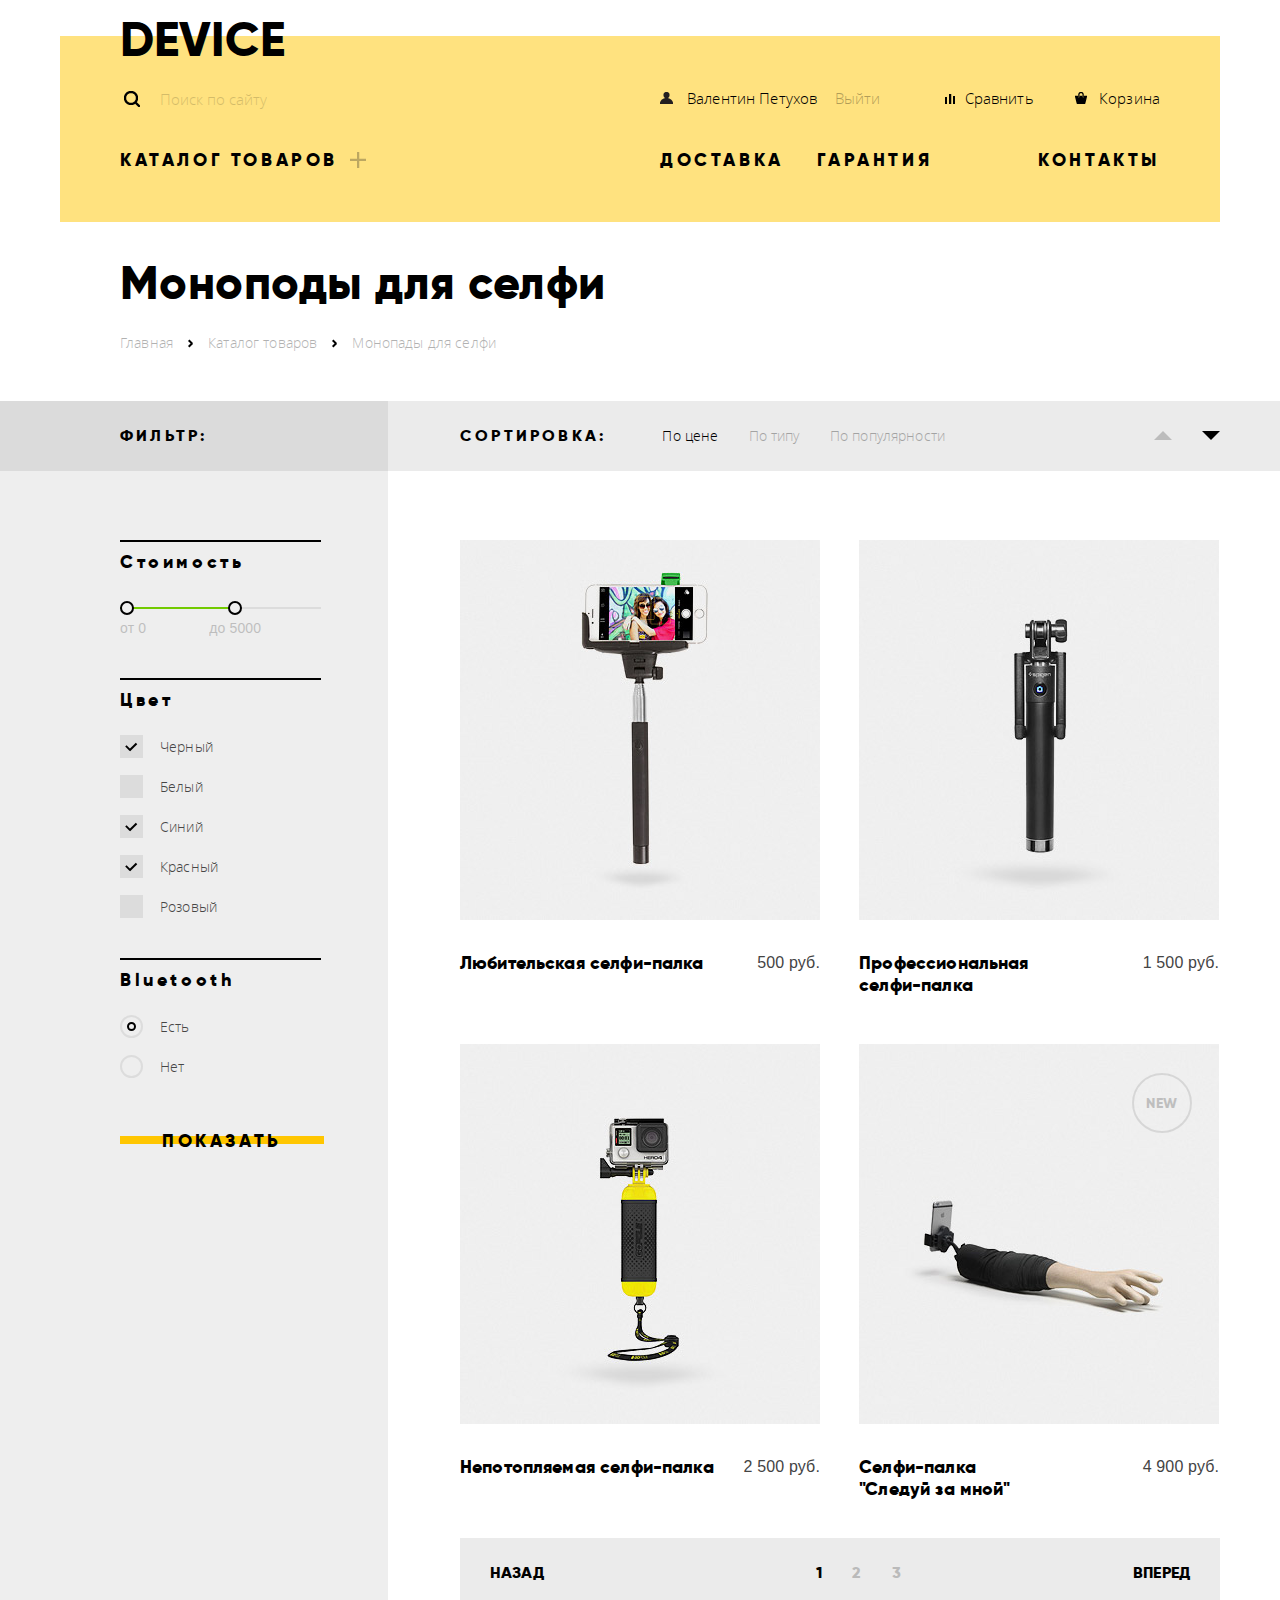
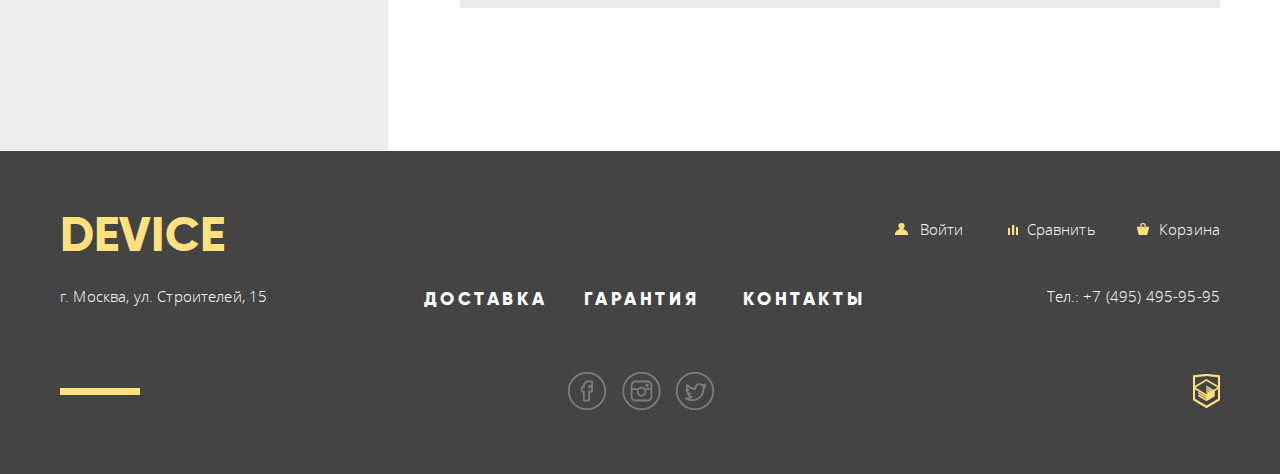
==== commit 51bec8d2: "minimaze css js project DEVICE" ====
--- a/catalog.html
+++ b/catalog.html
@@ -19,7 +19,7 @@
 					<div class="header-right clearfix">
 						<div class="user-block-main">
 							<a href="#">Валентин Петухов</a>
-							<a href="#" class="user-exit">Войти</a>
+							<a href="#" class="user-exit">Выйти</a>
 						</div>
 						<div class="compare-cart">
 							<a href="#">Сравнить</a>
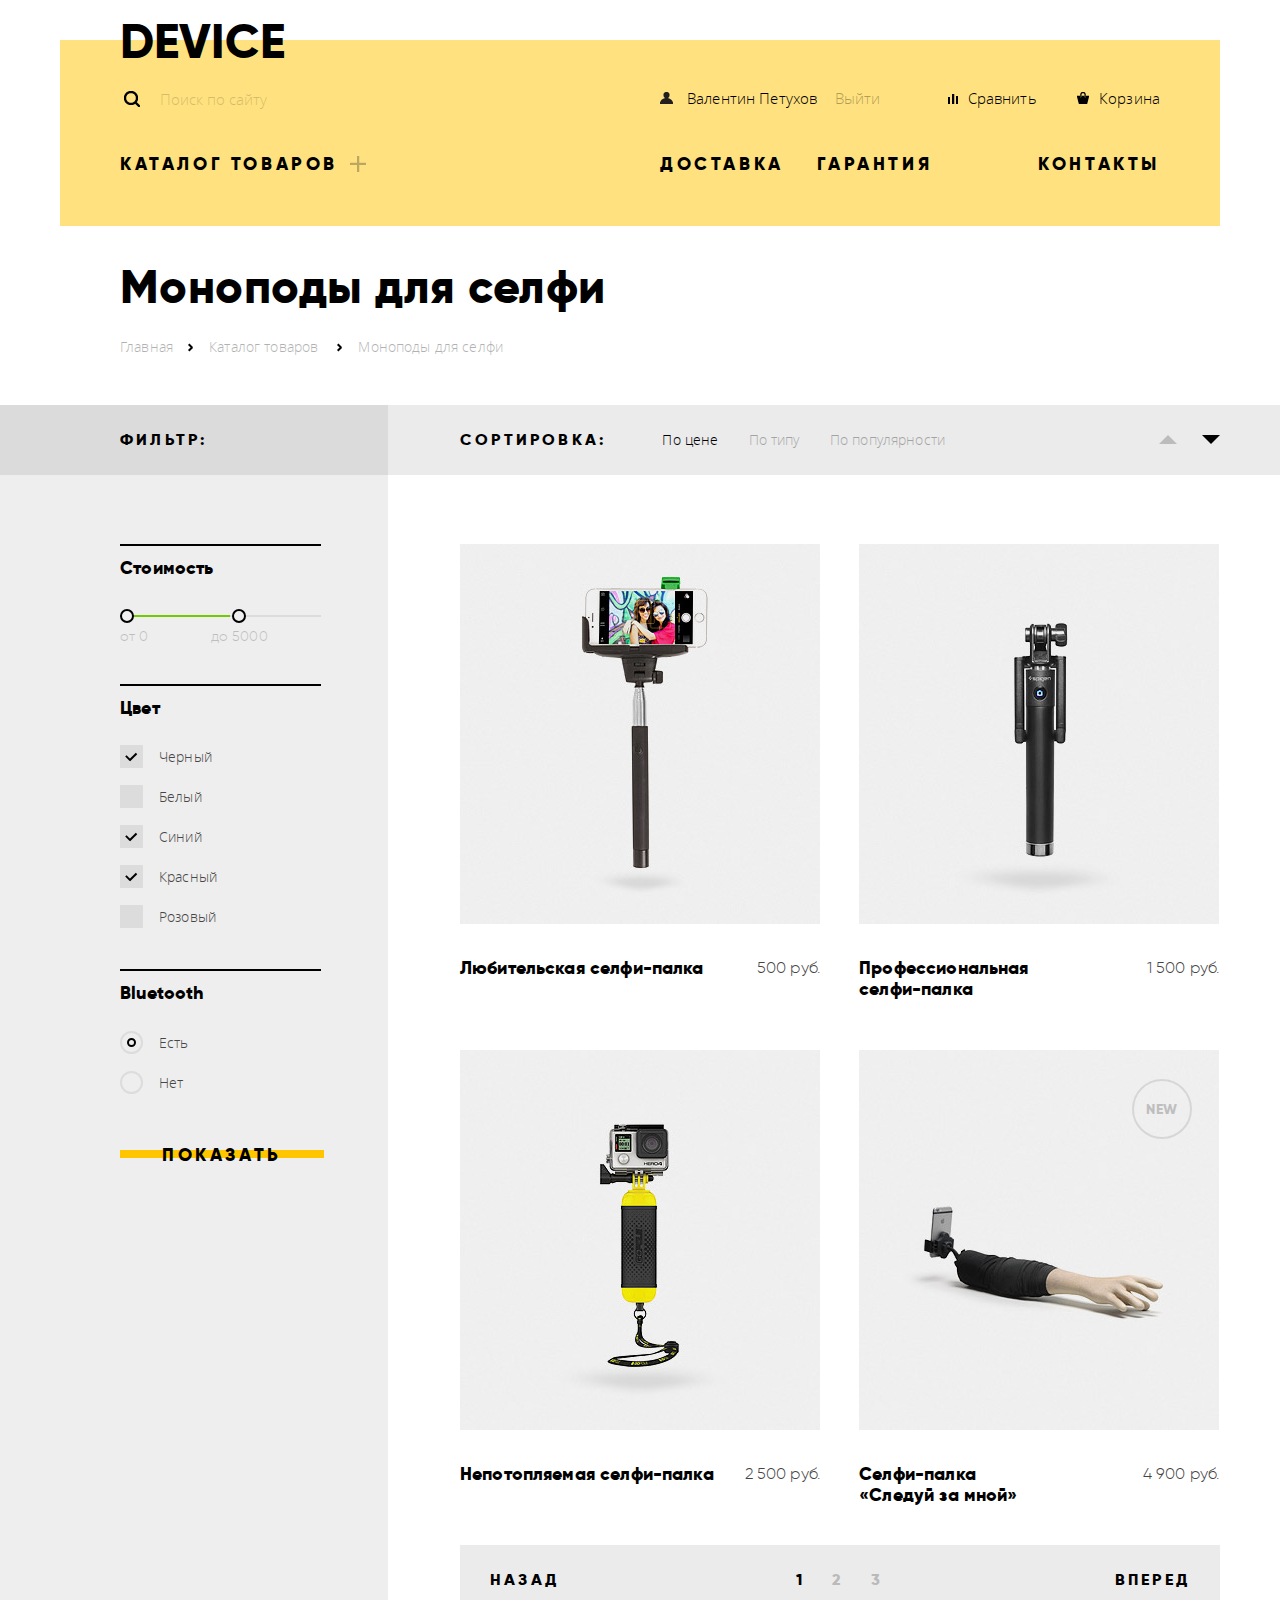
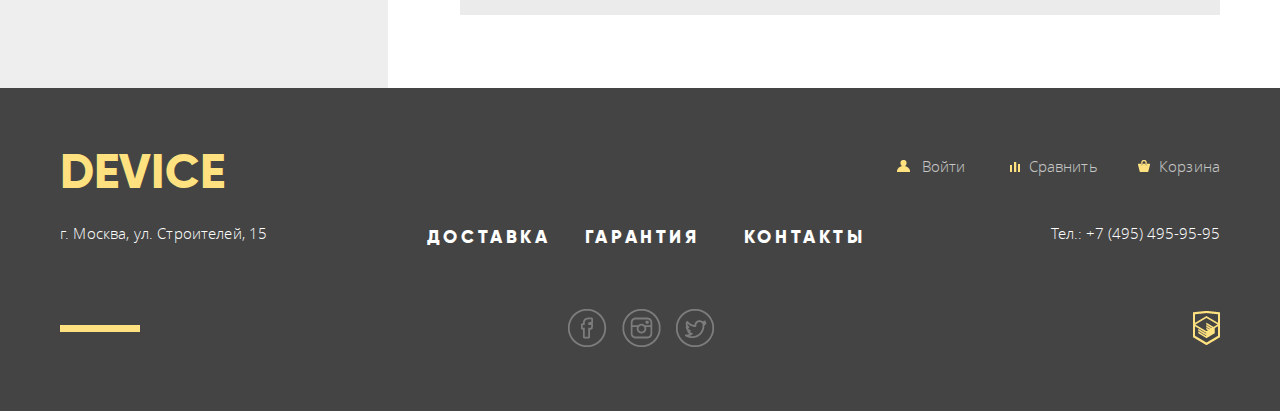
==== commit 6cf9e9a7: "all project DEVICE" ====
--- a/catalog.html
+++ b/catalog.html
@@ -4,7 +4,7 @@
 		<meta charset="utf-8">
 		<title>Моноподы для селфи</title>
 		<link rel="stylesheet" href="css/normalize.css">
-		<link rel="stylesheet" href="css/style_min.css">
+		<link rel="stylesheet" href="css/style.min.css">
 	</head>
 	<body>
 		<header class="main-header catalog-main-header">
@@ -64,9 +64,7 @@
 							<a href="#">Доставка</a>
 							<a href="#">Гарантия</a>
 						</div>
-						<div class="nav-contacts">
-							<a href="#">Контакты</a>
-						</div>
+						<a class="nav-contacts"href="#">Контакты</a>
 					</div>
 				</nav>
 			</div>
@@ -84,7 +82,7 @@
 						<a href="#">Каталог товаров</a>
 					</li>
 					<li>
-						<a>Монопады для селфи</a>
+						<a>Моноподы для селфи</a>
 					</li>
 				</ul>
 			</div>
@@ -110,7 +108,6 @@
 						</div>
 					</div>
 				</div>
-
 				<div class="container clearfix">
 					<div class="left-content">
 						<form action="filter" method="get">
@@ -266,14 +263,14 @@
 									</a>
 								</div>
 								<div class="price-block clearfix">
-									<a href="#">Селфи-палка<br>"Следуй за мной"</a>
+									<a href="#">Селфи-палка<br>«Следуй за мной»</a>
 									<span>4 900 руб.</span>
 								</div>
 							</div>
 						</div>
 						<div class="paginator clearfix">
 							<a href="#" class="back"><span>Назад</span></a>
-							<ul>
+							<ul class="block-pages">
 								<li>
 									<span>1</span>
 								</li>
@@ -295,9 +292,9 @@
 				<div class="row-footer1 clearfix">
 					<a href="index.html" class="footer-header">device</a>
 					<div class=right-footer-row>
-						<a href="#">Войти</a>
-						<a href="#">Сравнить</a>
-						<a href="#">Корзина</a>
+						<a class="footer-enter" href="#"><span>Войти</span></a>
+						<a class="footer-compare" href="#"><span>Сравнить</span></a>
+						<a class="footer-cart" href="#"><span>Корзина</span></a>
 					</div>				
 				</div>
 				<div class="row-footer2 clearfix">
@@ -321,6 +318,6 @@
 				</div>
 			</div>
 		</footer>
-		<script type="text/javascript" src="js/heightcatalogMIN.js"></script>
+		<script type="text/javascript" src="js/catalog.min.js"></script>
 	</body>
 </html>
--- a/css/style.min.css
+++ b/css/style.min.css
@@ -0,0 +1 @@
+@font-face{font-family:"open_sanslight";src:url(../fonts/open-sans-light-webfont.woff2) format("woff2"),url(../fonts/open-sans-light-webfont.woff) format("woff");font-weight:400;font-style:normal}@font-face{font-family:"gilroyextrabold";src:url(../fonts/gilroy-extrabold-webfont.woff2) format("woff2"),url(../fonts/gilroy-extrabold-webfont.woff) format("woff");font-weight:400;font-style:normal}@font-face{font-family:"gilroylight";src:url(../fonts/gilroy-light-webfont.woff2) format("woff2"),url(../fonts/gilroy-light-webfont.woff) format("woff");font-weight:400;font-style:normal}body{font-family:"open_sanslight",Arial,sans-serif;font-size:15px;line-height:24px;color:#464646;font-weight:400;letter-spacing:.01em;background:#fff;background-size:2000px auto}.btn,.catalog-logo-header{text-transform:uppercase;color:#000;text-decoration:none;font-family:"gilroyextrabold",Arial,sans-serif}.btn{letter-spacing:.2em;text-align:center;font-size:18px;line-height:22px}.catalog-logo-header{display:inline-block;vertical-align:top;font-size:48px;font-weight:400;line-height:54px;margin-top:15px;margin-bottom:17px}.logo-header-hover:hover{color:#444}.logo-header-hover:active{color:#666}.container{width:1160px;margin:0 auto}.main-header{margin-bottom:51px}.catalog-main-header{margin-bottom:83px}.bg-header,.bg-header-catalog{width:1040px;position:relative;padding-right:60px;padding-left:60px;margin:0 auto}.bg-header-catalog::after,.bg-header::after{content:"";width:1160px;height:299px;background-color:#ffe27f;position:absolute;left:0;z-index:-1;bottom:-163px}.bg-header-catalog::after{height:186px;bottom:-50px}.clearfix::after{content:"";clear:both;display:table}.header-row{margin-bottom:40px}.header-row a{text-decoration:none;color:#000}.header-left{float:left;min-width:300px;position:relative}.header-right{float:right;min-width:500px}.search{border:none;background-color:#ffe27f;font-size:15px;opacity:.3;padding-left:40px;color:#000;width:170px}.search-icon::after{content:"";position:absolute;width:16px;height:16px;background:url(../img/spritesheet.png) no-repeat;left:4px;top:5px;background-position:-938px -5px;opacity:1}.search:hover{opacity:.6}.search:focus{opacity:1;outline:none;width:250px}.search-btn{position:absolute;right:-140px;padding:10px 18px 8px;font-size:15px;font-family:"open_sanslight",Arial,sans-serif;background-color:#ffe27f;border:2px solid #000;bottom:-10px;display:none}input.search:focus~button[type=submit].search-btn{display:block}.search-btn::before{position:absolute;content:"";height:2px;width:358px;background-color:#000;left:-358px;bottom:-2px}.search-btn:hover{background-color:#000;color:#fff;cursor:pointer}.image-block:hover .image-hover,.nav-left li:hover .menu,.search-btn:active{display:block}.search-btn:active>span{border:none;opacity:.3}.user-block-main{float:left;min-width:250px;padding-right:20px}.user-block-main a{display:inline-block;vertical-align:top}.user-block-main a:first-child{position:relative;padding-left:27px}.user-block-main a:first-child::before{content:"";position:absolute;width:13px;height:12px;background:url(../img/spritesheet.png) no-repeat;left:0;top:6px;background-position:-1034px -5px}.user-exit{margin-left:13px;opacity:.3}.compare-cart{float:right;font-size:0}.compare-cart a{display:inline-block;font-size:15px;position:relative;vertical-align:top}.compare-cart a:last-child{padding-left:22px;margin-left:40px}.compare-cart a:first-child{padding-left:21px}.compare-cart a:first-child::before{content:"";position:absolute;width:12px;height:12px;background:url(../img/spritesheet.png) no-repeat;left:1px;top:8px;background-position:-71px -5px}.compare-cart a:last-child::before{content:"";position:absolute;width:12px;height:12px;background:url(../img/spritesheet.png) no-repeat;left:0;top:6px;background-position:-5px -5px}.compare-cart a:hover,.user-block-main a:hover{opacity:.6}.compare-cart a:active,.user-block-main a:active{opacity:.3}.user-block-main a.user-exit:active{opacity:1}.main-nav{font-family:"gilroyextrabold",Arial,sans-serif;font-size:18px;color:#000;letter-spacing:.2em}.main-nav a{text-decoration:none;color:#000;text-transform:uppercase}.nav-delivery a,.nav-left a{display:inline-block;vertical-align:top}.nav-left a{padding-right:32px;position:relative}.nav-left .catalog-items::after{content:"";position:absolute;width:16px;height:16px;background:url(../img/spritesheet.png) no-repeat;right:4px;top:4px;background-position:-303px -5px;opacity:.3}.nav-left{float:left;min-width:300px;margin:0;padding:0;list-style:none}.nav-right{float:right;min-width:500px}.nav-delivery{float:left;min-width:300px;font-size:0}.nav-contacts{float:right}.nav-delivery a{margin-right:30px;font-size:18px}.breadcrumbs li,.nav-left li{position:relative}.nav-left .menu,.nav-left .menu:after{position:absolute;width:1160px;height:129px}.nav-left .menu{display:none;margin:0;top:100%;list-style:none;padding:34px 0 0;left:-60px;z-index:3}.nav-left .menu:after{content:"";background-color:#ffe393;left:0;bottom:0;z-index:-1}.header-catalog h1,.menu a{letter-spacing:.01em;padding:0}.menu a{text-transform:none;font-family:"open_sanslight",Arial,sans-serif;font-size:15px;margin:0 0 17px}.dropdown-col{float:left;margin-left:60px;list-style:none;padding:0}.main-nav a:hover{opacity:.6}.btn-buy:active span,.main-nav a:active{opacity:.3}.header-catalog h1{font-size:47px;font-family:"gilroyextrabold",Arial,sans-serif;line-height:57px;color:#000;margin:0 0 0 60px}.header-catalog{margin-bottom:13px}.breadcrumbs{padding:0;list-style:none;font-size:0;margin:0 0 40px 60px}.breadcrumbs li{display:inline-block;vertical-align:top;font-size:14px;margin-right:36px}.breadcrumbs li:nth-child(2){margin-right:40px}.breadcrumbs a{text-decoration:none;color:#000;opacity:.3;font-family:"open_sanslight",Arial,sans-serif;font-size:14px;line-height:36px;letter-spacing:.01em}.breadcrumbs li:first-child::after,.breadcrumbs li:first-child::before,.breadcrumbs li:nth-child(2)::after,.breadcrumbs li:nth-child(2)::before{position:absolute;content:"";width:5px;height:2px;background-color:#000;opacity:1}.breadcrumbs li:first-child::after{-webkit-transform:rotate(45deg);transform:rotate(45deg);right:-20px;top:16px}.breadcrumbs li:first-child::before{-webkit-transform:rotate(-45deg);transform:rotate(-45deg);right:-20px;top:19px}.breadcrumbs li:nth-child(2)::after{-webkit-transform:rotate(45deg);transform:rotate(45deg);right:-24px;top:16px}.breadcrumbs li:nth-child(2)::before{-webkit-transform:rotate(-45deg);transform:rotate(-45deg);right:-24px;top:19px}.breadcrumbs li:first-child a:hover,.breadcrumbs li:nth-child(2) a:hover{opacity:.6}.breadcrumbs li:first-child a:active,.breadcrumbs li:nth-child(2) a:active{opacity:.1}.catalog-content{position:relative}.catalog-content h3{font-size:16px;font-family:"gilroyextrabold",Arial,sans-serif;line-height:20px;letter-spacing:.2em;color:#000}.content-header h3{text-transform:uppercase;margin:0;padding:25px 0}.line{background-color:#ebebeb;height:100%}.left-content-header{float:left;min-width:328px;position:relative}.left-content-header>h3{margin-left:60px;position:relative;z-index:5}.left-content-header:before{content:"";position:absolute;right:0;height:100%;bottom:0;width:10000px;background:#dbdbdb;z-index:2}.right-content-header{float:right;min-width:832px;position:relative}.sorting-content{float:left}.left-sorting{float:left;min-width:600px;font-size:0;margin-left:72px}.right-sorting{float:right;max-width:100px}.left-sorting>h3{display:inline-block;vertical-align:top;margin-right:56px}.left-sorting .price-sorting{display:inline-block;vertical-align:top;margin-top:26px}.price-sorting a{margin-right:30px;font-size:14px;line-height:18px;color:#000;text-decoration:none;opacity:.3}.price-sorting a:first-child{opacity:1}.price-sorting a:last-child{margin-right:0}.price-sorting a:nth-child(2):hover,.price-sorting a:nth-child(3):hover{opacity:.6}.price-sorting a:nth-child(2):active,.price-sorting a:nth-child(3):active{opacity:1}.right-sorting a{display:inline-block;vertical-align:top;margin-top:30px}.right-sorting a:first-child{width:0;height:0;border-left:9px solid transparent;border-right:9px solid transparent;border-bottom:9px solid #000;opacity:.2}.right-sorting a:last-child{width:0;height:0;border-left:9px solid transparent;border-right:9px solid transparent;border-top:9px solid #000;margin-left:21px}.right-sorting a:first-child:hover{opacity:.4}.right-sorting a:first-child:active{opacity:1}.left-content{float:left;width:328px;position:relative;min-height:1213px}.left-content h3{font-size:18px;line-height:22px;letter-spacing:.01em;margin:0;padding:0}.left-content::before{content:"";position:absolute;right:0;width:100000px;background:#eee;height:100%;bottom:0;z-index:-1}.right-content{float:left;width:760px;padding-left:72px;padding-top:69px;font-size:0}.catalog-item{width:360px;display:inline-block;vertical-align:top;margin-bottom:106px;height:400px;background-color:#fff}.catalog-item:nth-last-child(1),.catalog-item:nth-last-child(2){margin-bottom:95px}.catalog-item:nth-child(2n-1){margin-right:39px}.image-block{width:360px;height:380px;margin-bottom:33px;position:relative}.image-block .image-hover{position:absolute;top:0;left:0;width:100%;height:100%;background-color:rgba(239,239,239,.7);display:none}.btn-buy{display:block;width:36%;padding-left:34px;padding-right:34px;position:relative;margin:180px auto 21px}.btn-buy::before,.btn-buy:hover::before,.slider-btn:hover>a::before{position:absolute;content:"";width:100%;background-color:#ffc600;left:0}.btn-buy::before{z-index:1;height:8px;top:7px}.btn-buy:hover::before,.slider-btn:hover>a::before{height:42px;top:-9px}.btn-buy span{position:relative;z-index:2}.link-compare{font-size:13px;color:#000;line-height:21px;opacity:.5;text-decoration:none;display:inline-block;width:100%;text-align:center;vertical-align:top}.badge-new{position:absolute;right:27px;top:29px;width:56px;height:56px;background:0 0;border-radius:50%;border:2px solid rgba(0,0,0,.1)}.badge-new span{display:inline-block;font-size:14px;font-family:"gilroyextrabold",Arial,sans-serif;letter-spacing:.05em;color:#000;opacity:.2;text-transform:uppercase;width:100%;text-align:center;line-height:56px;vertical-align:middle}.price-block a,.price-block span{display:inline-block;vertical-align:top}.price-block a{width:260px;font-family:"gilroyextrabold",Arial,sans-serif;font-size:18px;line-height:21px;color:#000;float:left;text-decoration:none}.price-block a:hover{opacity:.6}.back:active span,.btn-show:active>span,.forward:active span,.price-block a:active{opacity:.3}.price-block span{font-family:"gilroylight",Arial,sans-serif;font-size:16px;line-height:21px;color:#444;float:right}.left-content form{margin-left:60px}.filter-cost{margin-top:82px;margin-bottom:118px}.filter-cost::before,.range::after,.range::before{content:"";position:absolute;width:201px;height:2px;background-color:#000;left:0;top:-13px}.filter-cost h3{margin-bottom:30px}.filter-cost,.range,.range-block{position:relative}.range::after,.range::before{background-color:#dcdcdc;top:6px}.range::after{width:110px;background-color:#72ca00}.range-block{float:left;margin-right:62px;z-index:10}.paginator li:last-child,.range-block:last-child{margin-right:0}.price-ball{border-radius:50%;background-color:#efefef;width:10px;height:10px;border:2px solid #000;cursor:pointer}.range-block:last-child .price-ball{margin-right:auto;margin-left:auto}.range-block span{font-family:"gilroylight",Arial,sans-serif;font-size:14px;color:#000;line-height:22px;opacity:.2}.filter-color{margin-bottom:53px;position:relative}.filter-color h3{margin-bottom:26px}.filter-bluetooth::before,.filter-color::before{content:"";position:absolute;width:201px;height:2px;background-color:#000;left:0;top:-13px}.filter-color ul{list-style:none;padding:0;margin:0;font-size:14px}.filter-bluetooth li,.filter-color li{position:relative;margin-bottom:16px;padding-left:39px}.filter-color .color{cursor:pointer}.bluetooth input[type=radio],.color input[type=checkbox],.slider input[type=radio]{display:none}.color input[type=checkbox]+.checkbox-indicator{content:"";position:absolute;width:23px;height:23px;background-color:#dcdcdc;top:0;left:0;cursor:pointer}.color input[type=checkbox]:checked+.checkbox-indicator::after{content:"";position:absolute;width:6px;height:2px;background-color:#000;top:12px;left:5px;-webkit-transform:rotate(45deg);transform:rotate(45deg)}.color input[type=checkbox]:checked+.checkbox-indicator::before{content:"";position:absolute;width:10px;height:2px;background-color:#000;top:11px;left:8px;-webkit-transform:rotate(-45deg);transform:rotate(-45deg)}.filter-bluetooth{margin-bottom:48px;position:relative}.filter-bluetooth h3{margin-bottom:27px}.filter-bluetooth ul{margin:0;padding:0;list-style:none;font-size:14px}.bluetooth{cursor:pointer}.bluetooth input[type=radio]+.radio-indicator{content:"";position:absolute;border-radius:50%;width:19px;height:19px;border:2px solid #dcdcdc;background:0 0;top:0;left:0;cursor:pointer}.bluetooth input[type=radio]:checked+.radio-indicator:before{content:"";position:absolute;border-radius:50%;width:5px;height:5px;border:2px solid #000;background:0 0;top:5px;left:5px}.btn-show{background:0 0;border:none;padding-left:42px;padding-right:42px;position:relative;cursor:pointer}.btn-show::before,.btn-show:hover::before{position:absolute;content:"";height:8px;width:100%;background-color:#ffc600;left:0;z-index:-1;top:7px}.btn-show:hover::before{height:42px;top:-9px}.paginator{padding:0;background-color:#ebebeb;font-size:0;width:760px;text-transform:uppercase;font-family:"gilroyextrabold",Arial,sans-serif;color:#000;text-align:center;margin-bottom:73px}.back,.forward,.paginator li{display:inline-block;vertical-align:top;font-size:16px;text-decoration:none}.paginator>ul{display:inline-block;vertical-align:top;margin-top:23px;margin-right:38px}.paginator .back,.paginator .forward{float:left;color:#000;padding:23px 30px;letter-spacing:.2em}.paginator .forward{float:right}.back:hover,.forward:hover{background-color:#d9d9d9}.main-footer a,.paginator a{text-decoration:none;color:#bababa}.paginator li{margin-right:30px}.main-footer{padding-top:60px;padding-bottom:64px;background-color:#444}.main-footer a{color:#fff}.row-footer1{margin-bottom:22px;font-size:0}.right-footer-row{float:right}.footer-nav a,.right-footer-row a{display:inline-block;vertical-align:top}.right-footer-row a{line-height:36px;font-size:15px}.right-footer-row span{opacity:.7}.footer-enter{padding-left:25px;position:relative}.footer-enter::before,.footer-enter:active::before,.footer-enter:hover::before{content:"";position:absolute;width:13px;height:12px;background:url(../img/spritesheet.png) no-repeat;left:0;top:12px;background-position:-1057px -5px}.footer-enter:active::before,.footer-enter:hover::before{background-position:-1080px -5px}.footer-enter:active::before{opacity:.3}.footer-cart,.footer-compare{padding-left:19px;position:relative;margin-left:44px}.footer-compare::before,.footer-compare:active::before,.footer-compare:hover::before{content:"";position:absolute;width:10px;height:10px;background:url(../img/spritesheet.png) no-repeat;left:0;top:14px;background-position:-91px -5px}.footer-compare:active::before,.footer-compare:hover::before{background-position:-111px -5px}.footer-compare:active::before{opacity:.3}.footer-cart{padding-left:21px;margin-left:40px}.footer-cart::before,.footer-cart:active::before,.footer-cart:hover::before{content:"";position:absolute;width:12px;height:12px;background:url(../img/spritesheet.png) no-repeat;left:0;top:12px;background-position:-27px -5px}.footer-cart:active::before,.footer-cart:hover::before{background-position:-49px -5px}.footer-cart:active::before{opacity:.3}.footer-cart:hover span,.footer-compare:hover span,.footer-enter:hover span{opacity:1}.footer-cart:active span,.footer-compare:active span,.footer-enter:active span{opacity:.3}.row-footer1 .footer-header{float:left;text-transform:uppercase;text-decoration:none;color:#ffe27f;font-size:48px;font-family:"gilroyextrabold",Arial,sans-serif;line-height:48px}.footer-header:hover{color:#ffc600}.footer-header:active{opacity:.3}.row-footer2{margin-bottom:60px;font-size:0;text-align:center}.row-footer2 p{margin:0;line-height:30px}.footer-adress{float:left;font-size:15px;color:#fff}.row-footer2 .footer-nav{display:inline-block;vertical-align:top;margin-right:26px}.footer-nav a{text-transform:uppercase;font-family:"gilroyextrabold",Arial,sans-serif;font-size:18px;letter-spacing:.2em;margin-top:7px}.footer-nav a:hover{opacity:.6}.footer-nav a:active{opacity:.3}.footer-nav a:first-child{margin-right:34px}.footer-nav a:nth-child(2){margin-right:44px}.footer-phone{float:right;font-size:15px;color:#fff;letter-spacing:0}.row-footer3{font-size:0;text-align:center;padding-left:80px;position:relative}.footer-developers{float:right}.footer-social,.footer-social a{display:inline-block;vertical-align:top;margin-right:50px}.row-footer3::before{content:"";position:absolute;width:80px;height:7px;background-color:#ffe27f;left:0;top:16px}.footer-social a{margin-right:15px;width:39px;height:38px}.footer-social a:last-child{margin-right:0}.fb-btn{background:url(../img/spritesheet.png) no-repeat;background-position:-131px -5px;opacity:.3}.footer-social .inst-btn{background-position:-254px -5px;opacity:.3}.footer-developers a,.inst-btn,.tw-btn{background:url(../img/spritesheet.png) no-repeat}.tw-btn{opacity:.3;background-position:-986px -5px}.footer-social a:hover{opacity:1}.footer-social a:active{opacity:.1}.footer-developers a{margin-top:2px;display:inline-block;vertical-align:top;width:27px;height:34px;background-position:-180px -5px}.footer-developers a:active,.footer-developers a:hover{background:url(../img/spritesheet.png) no-repeat;background-position:-217px -5px}.footer-developers a:active{opacity:.3}.first-slide{position:relative}.first-slide>img{float:left;padding-left:90px;padding-right:26px;width:384px;height:486px}.first-slide .slider-description{float:right;padding-left:100px;width:481px;position:relative;padding-right:79px}.first-slide:last-child>img{float:left;padding-left:31px;padding-right:3px;width:526px;height:334px;margin-top:65px}.first-slide:last-child .slider-description{float:right;padding-left:40px;width:511px;position:relative;padding-right:49px}.slider-header,.slider-number{font-family:"gilroyextrabold",Arial,sans-serif;line-height:1.2em}.slider-number{right:47px;top:-32px;font-size:180px;color:#fff;position:absolute;z-index:1}.slider-description::before{content:"";width:100px;height:7px;background-color:#fff;position:absolute;margin-top:37px}.slider-header{font-size:47px;color:#000;position:relative;z-index:2;margin:79px 0 19px}.slider-text{margin:0 0 52px;font-size:15px;line-height:30px}.first-slide:last-child .slider-text{padding-right:40px}.slider-btn{margin-bottom:59px;display:inline-block;vertical-align:top;position:relative}.slider-btn .btn{padding-left:43px;padding-right:43px}.slider-btn>a::before{position:absolute;content:"";height:8px;width:100%;background-color:#ffc600;left:0;z-index:-2;top:7px}.slider-btn:active>a{opacity:.3}.slider{position:relative;margin-bottom:107px}.slider-inner{overflow:hidden}.slider-controls{position:absolute;right:63px;top:330px;z-index:4}.slider-controls label{display:inline-block;width:4px;height:4px;border-radius:50%;border:3px solid #000;margin:0 19px 0 0;cursor:pointer;opacity:.3;vertical-align:top}.slider-slides{width:300%}.slider-slides .first-slide{float:left}#btn-1:checked~.slider-controls label[for=btn-1],#btn-2:checked~.slider-controls label[for=btn-2],#btn-3:checked~.slider-controls label[for=btn-3]{opacity:1}#btn-1:checked~.slider-inner .slider-slides{-webkit-transform:translate(0);transform:translate(0)}#btn-2:checked~.slider-inner .slider-slides{-webkit-transform:translate(-1160px);transform:translate(-1160px)}#btn-3:checked~.slider-inner .slider-slides{-webkit-transform:translate(-2320px);transform:translate(-2320px)}.first-advantages{float:left;margin-right:78px}.second-advantages{float:left;margin-right:77px}.third-advantages{float:left}.slider-advantages span{display:block}.big-advantages{font-size:36px;line-height:44px;letter-spacing:.01em;font-family:"gilroylight",Arial,sans-serif;color:#000;margin-bottom:8px}.small-advantages{font-size:13px}.item-block{width:160px;margin-right:40px;float:left;position:relative}.item-block:last-child,.partners-logo:last-child{margin-right:0}.item-block>a::before{content:"";position:absolute;background-color:#ffe27f;width:160px;height:160px;top:0;left:0}.item-block span,.item-block>a{display:inline-block;vertical-align:top}.item-block>a{margin-top:194px;margin-right:33px;text-decoration:none;color:#000;font-family:"gilroyextrabold",Arial,sans-serif;font-size:18px;letter-spacing:.01em;line-height:21px}.item-block span{max-width:160px;word-wrap:break-word}.item-block:first-child>a::after{position:absolute;content:"";width:97px;height:55px;background:url(../img/spritesheet.png) no-repeat;top:52px;left:31px;background-position:-471px -5px}.item-block:nth-child(2)>a::after,.item-block:nth-child(3)>a::after{position:absolute;content:"";width:86px;height:117px;background:url(../img/spritesheet.png) no-repeat;top:43px;left:38px;background-position:-578px -5px}.item-block:nth-child(3)>a::after{width:71px;height:87px;top:38px;left:49px;background-position:-674px -5px}.item-block:nth-child(4)>a::after,.item-block:nth-child(5)>a::after,.item-block:nth-child(6)>a::after{position:absolute;content:"";width:107px;height:65px;background:url(../img/spritesheet.png) no-repeat;top:50px;left:28px;background-position:-755px -5px}.item-block:nth-child(5)>a::after,.item-block:nth-child(6)>a::after{width:56px;height:98px;top:32px;left:55px;background-position:-872px -5px}.item-block:nth-child(6)>a::after{width:132px;height:69px;top:49px;left:13px;background-position:-329px -5px}.item-block:hover>a::before{background-color:#ffc600}.about-btn:active>a,.item-block:active span,.item-block:active>a::after,.writeus-btn:active>a{opacity:.3}.main-catalog{margin-bottom:186px}.main-advantages{background-color:#e6e6e6;height:288px;margin-bottom:94px}.advantages-controls{float:left;display:inline-block;vertical-align:top;position:relative}.advantages-controls::after{content:"";position:absolute;width:7px;height:319px;background-color:#000;right:-112px;top:-69px}.advantages-controls label{cursor:pointer}.advantages-controls>div{margin-bottom:41px}.advantages-controls>div:first-child{margin-top:19px}.advantages-slider{float:right;display:inline-block;vertical-align:top;width:760px}.text-credit,.text-delivery,.text-guarantee{display:none}.main-advantages input[type=radio]{position:absolute;opacity:0}#credit:checked~.advantages-slider .text-credit,#delivery:checked~.advantages-slider .text-delivery,#guarantee:checked~.advantages-slider .text-guarantee{display:inline-block;vertical-align:top}#delivery:hover~.advantages-controls>div:first-child .btn::before{position:absolute;content:"";height:40px;width:100%;background-color:#ffc600;left:0;z-index:-1;top:-8px}#delivery:checked~.advantages-controls>div:first-child .btn::before{position:absolute;content:"";height:40px;width:285px;background-color:#000;left:0;z-index:-1;top:-8px}#delivery:checked~.advantages-controls>div:first-child .btn{color:#ffe27f}#guarantee:hover~.advantages-controls>div:nth-child(2) .btn::before{position:absolute;content:"";height:40px;width:100%;background-color:#ffc600;left:0;z-index:-1;top:-8px}#guarantee:checked~.advantages-controls>div:nth-child(2) .btn::before{position:absolute;content:"";height:40px;width:285px;background-color:#000;left:0;z-index:-1;top:-8px}#guarantee:checked~.advantages-controls>div:nth-child(2) .btn{color:#ffe27f}#credit:hover~.advantages-controls>div:last-child .btn::before{position:absolute;content:"";height:40px;width:100%;background-color:#ffc600;left:0;z-index:-1;top:-8px}#credit:checked~.advantages-controls>div:last-child .btn::before{position:absolute;content:"";height:40px;width:285px;background-color:#000;left:0;z-index:-1;top:-8px}#credit:checked~.advantages-controls>div:last-child .btn{color:#ffe27f}.advantages-slider p{padding-right:325px;line-height:30px;margin:0}.advantages-slider h2{font-size:47px;color:#000;font-family:"gilroyextrabold",Arial,sans-serif;line-height:1.2em;position:relative;margin:0 0 27px}.text-delivery h2::after{content:"";position:absolute;width:136px;height:164px;background:url(../img/delivery.png) no-repeat;top:16px;left:558px}.text-guarantee h2::after{content:"";position:absolute;width:171px;height:195px;background:url(../img/guarantee.png) no-repeat;top:-8px;left:543px}.text-credit h2::after{content:"";position:absolute;width:156px;height:188px;background:url(../img/credit.png) no-repeat;top:-10px;left:534px}.advantages-controls div{position:relative;z-index:2}.advantages-controls .btn::before{position:absolute;content:"";height:8px;width:160px;background-color:#ffc600;left:0;z-index:-1;top:7px}.advantages-controls>div:first-child span{padding-left:23px;padding-right:23px}.advantages-controls>div:nth-child(2) span{padding-left:29px;padding-right:29px}.advantages-controls>div:last-child span{padding-left:43px;padding-right:43px}.advantages-relative{position:relative}.advantages-absolute{width:1160px;position:absolute;top:-31px;left:0}.partners-logo{float:left;margin-right:40px}.partners-logo img{opacity:.2;width:260px;height:100px}.partners-logo:first-child:hover{display:block;width:260px;height:100px;background:url(../img/logo-1-hover.png) no-repeat}.partners-logo:nth-child(2):hover{display:block;width:260px;height:100px;background:url(../img/logo-2-hover.png) no-repeat}.partners-logo:nth-child(3):hover{display:block;width:260px;height:100px;background:url(../img/logo-3-hover.png) no-repeat}.partners-logo:last-child:hover{display:block;width:260px;height:100px;background:url(../img/logo-4-hover.png) no-repeat}.partners{margin-bottom:87px}.main-content{margin-bottom:89px}.about-us{float:left;width:485px;margin-right:115px}.contacts{float:left;width:560px}.main-content h2{font-size:47px;color:#000;font-family:"gilroyextrabold",Arial,sans-serif;line-height:1.2em;padding-top:49px;position:relative;margin:0 0 38px}.main-content h2::before{position:absolute;content:"";width:80px;height:7px;background-color:#000;top:0;left:0}.main-content p{line-height:30px;margin:0 0 29px}.about-us p:last-of-type{margin-bottom:67px}.about-us ul,.writeus-form span{letter-spacing:0;color:#000;font-family:"gilroyextrabold",Arial,sans-serif}.about-us ul{list-style:none;padding:0;margin:0 0 63px;font-size:16px;line-height:40px}.about-us li{position:relative;padding-left:36px}.about-us li:before{position:absolute;content:"";width:4px;height:4px;border-radius:50%;border:3px solid #000;left:0;top:15px;opacity:.3}.about-btn,.writeus-btn,.writeus-form button{display:inline-block;vertical-align:top;position:relative}.about-btn .btn{padding-left:23px;padding-right:23px}.writeus-btn .btn{padding-left:41px;padding-right:41px}.about-btn>a::before,.writeus-btn>a::before{position:absolute;content:"";height:8px;width:100%;background-color:#ffc600;left:0;z-index:-2;top:7px}.about-btn:hover>a::before,.writeus-btn:hover>a::before{position:absolute;content:"";height:42px;width:100%;background-color:#ffc600;top:-9px;left:0}.contacts p{margin-bottom:39px}.map{width:560px;height:222px;margin-bottom:78px}@-webkit-keyframes bounce{0%{-webkit-transform:translateY(-2000px);transform:translateY(-2000px)}70%{-webkit-transform:translateY(30px);transform:translateY(30px)}90%{-webkit-transform:translateY(-10px);transform:translateY(-10px)}to{-webkit-transform:translateY(0);transform:translateY(0)}}@keyframes bounce{0%{-webkit-transform:translateY(-2000px);transform:translateY(-2000px)}70%{-webkit-transform:translateY(30px);transform:translateY(30px)}90%{-webkit-transform:translateY(-10px);transform:translateY(-10px)}to{-webkit-transform:translateY(0);transform:translateY(0)}}.modal-writeus{position:fixed;top:50%;left:50%;margin-top:-280px;margin-left:-480px;z-index:30;display:none}.witeus-container{width:760px;padding:96px 100px 85px;box-shadow:0 10px 30px rgba(0,0,0,.2);background:#fff;color:#000;position:relative}.modal-writeus::before{content:"";width:960px;height:430px;position:absolute;top:43px;left:0;box-shadow:0 20px 40px rgba(0,0,0,.75)}.close-modal{position:absolute;top:22px;right:23px;width:54px;height:54px;background-color:#ffe27f;border:0;border-radius:50%;outline:0;cursor:pointer}.close-modal::after,.close-modal::before{position:absolute;content:"";width:2px;height:32px;background-color:#fff;-webkit-transform:rotate(45deg);transform:rotate(45deg);top:11px;left:26px}.close-modal::after{-webkit-transform:rotate(-45deg);transform:rotate(-45deg)}.close-modal:hover,.map-close{background-color:#ffc600;opacity:.5}.close-modal:hover{opacity:1}.close-modal:active::after,.close-modal:active::before,.writeus-send:active>span{opacity:.3}.writeus-form label{display:block}.writeus-form input,.writeus-form textarea{border:none;background-color:#f3f3f3;padding:0 0 0 20px;font-size:14px;line-height:18px;letter-spacing:0;color:#444;font-family:"open_sanslight",Arial,sans-serif}.writeus-form span{display:inline-block;vertical-align:top;font-size:18px;line-height:18px;margin-bottom:10px}.writeus-name{float:left;width:360px}.writeus-email{float:right;width:360px}.writeus-email input,.writeus-name input{width:340px;height:50px}.writeus-namemail{margin-bottom:37px}.writeus-form textarea{width:730px;height:141px;padding-top:15px;padding-right:10px}.writeus-name{margin-right:40px}.writeus-form button{margin-top:43px;border:none;background:0 0;cursor:pointer}.writeus-send{padding-left:35px;padding-right:35px}.writeus-send::before,.writeus-send:hover::before{position:absolute;content:"";width:100%;background-color:#ffc600;left:0}.writeus-send::before{z-index:1;height:8px;top:7px}.writeus-send:hover::before{height:42px;top:-9px}.writeus-send>span{position:relative;z-index:300}.modal-writeus-show{display:block;-webkit-animation:bounce .9s;animation:bounce .9s}.modal-map{position:fixed;width:960px;height:559px;box-shadow:0 10px 30px rgba(0,0,0,.2);background:#fff;top:50%;left:50%;margin-top:-280px;margin-left:-480px;z-index:30;display:none}.modal-map-show{display:block}.modal-overlay{display:none;position:fixed;content:"";top:0;left:0;background-color:rgba(0,0,0,.3);width:100%;height:100%;z-index:20}.modal-overlay-show{display:block}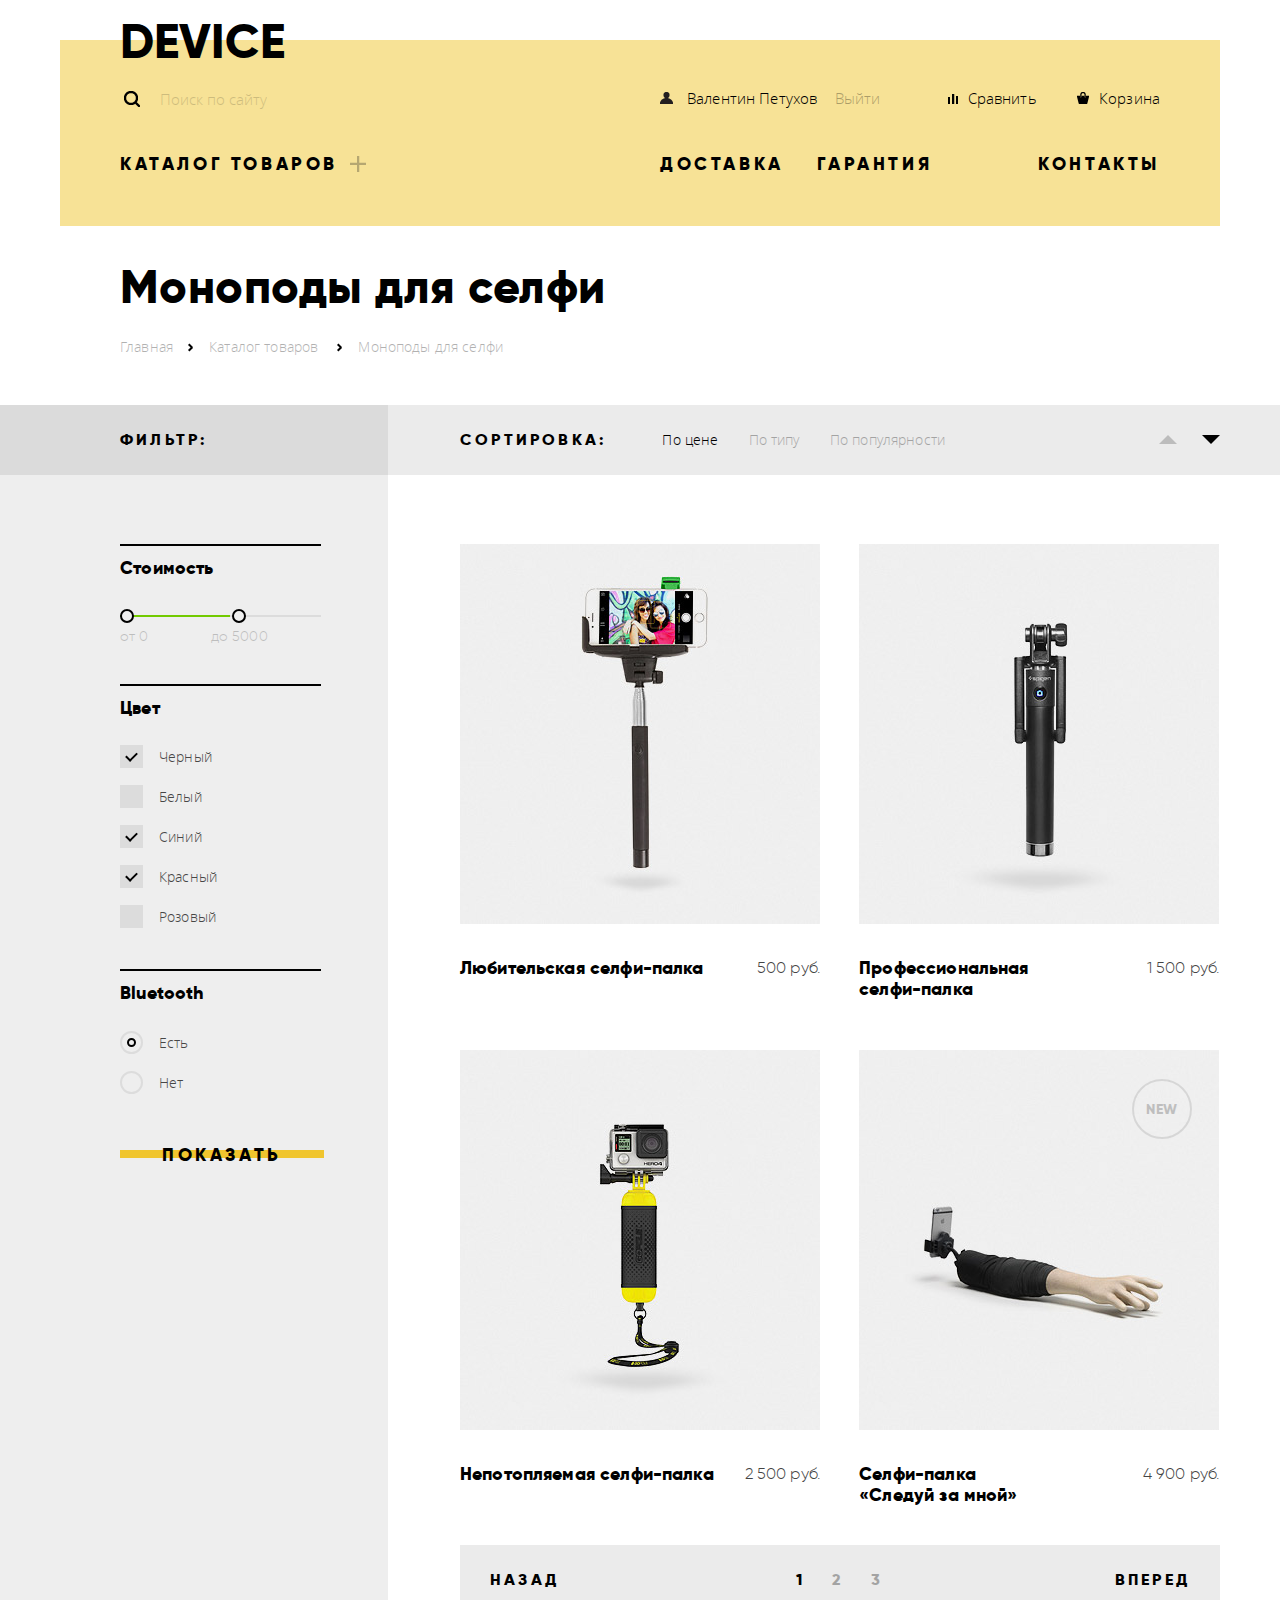
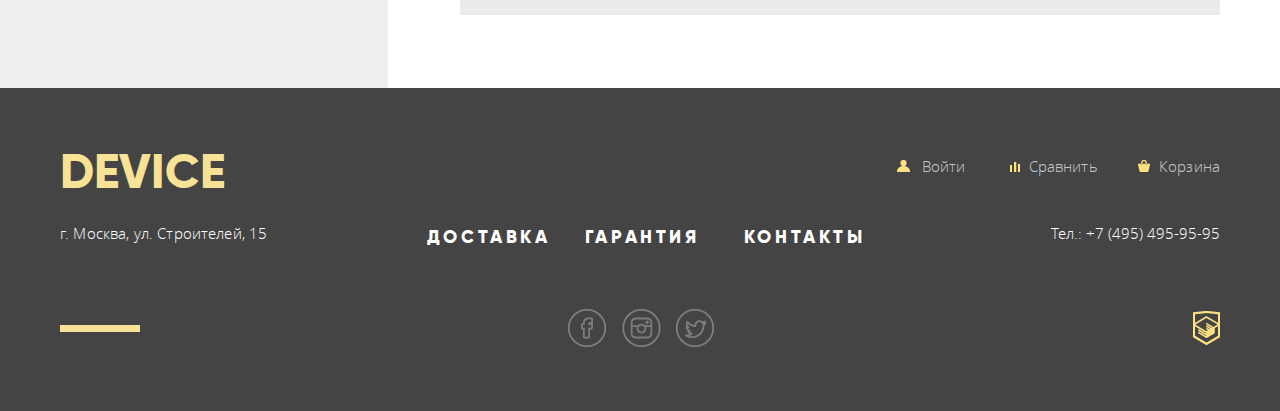
==== commit 04cb0270: "all project DEVICE" ====
--- a/catalog.html
+++ b/catalog.html
@@ -64,7 +64,7 @@
 							<a href="#">Доставка</a>
 							<a href="#">Гарантия</a>
 						</div>
-						<a class="nav-contacts"href="#">Контакты</a>
+						<a class="nav-contacts" href="#">Контакты</a>
 					</div>
 				</nav>
 			</div>
@@ -128,39 +128,24 @@
 								<h3>Цвет</h3>
 								<ul>
 									<li>
-										<label class="color">
-											<input type="checkbox" name="black-color" checked>
-											<span class="checkbox-indicator"></span>
-											Черный
-										</label>
-									</li>
-									<li>
-										<label class="color">
-											<input type="checkbox" name="white-color">
-											<span class="checkbox-indicator"></span>
-											Белый
-										</label>
-									</li>
-									<li>
-										<label class="color">
-											<input type="checkbox" name="blue-color" checked>
-											<span class="checkbox-indicator"></span>
-											Синий
-										</label>
-									</li>
-									<li>
-										<label class="color">
-											<input type="checkbox" name="red-color" checked>
-											<span class="checkbox-indicator"></span>
-											Красный
-										</label>
-									</li>
-									<li>
-										<label class="color">
-											<input type="checkbox" name="pink-color">
-											<span class="checkbox-indicator"></span>
-											Розовый
-										</label>
+										<input type="checkbox" name="black-color" id="black" checked>
+										<label class="color" for="black">Черный</label>
+									</li>
+									<li>									
+										<input type="checkbox" name="white-color" id="white">
+										<label class="color" for="white">Белый</label>										
+									</li>
+									<li>
+										<input type="checkbox" name="blue-color" id="blue" checked>					
+										<label class="color" for="blue">Синий</label>									
+									</li>
+									<li>									
+										<input type="checkbox" name="red-color" id="red" checked>
+										<label class="color" for="red">Красный</label>
+									</li>
+									<li>
+										<input type="checkbox" name="pink-color" id="pink">
+										<label class="color" for="pink">Розовый</label>
 									</li>
 								</ul>
 							</section>
@@ -168,18 +153,12 @@
 								<h3>Bluetooth</h3>
 								<ul>
 									<li>
-										<label class="bluetooth">
-											<input type="radio" name="check-bluetooth" checked>
-											<span class="radio-indicator"></span>
-											Есть
-										</label>
-									</li>
-									<li>
-										<label class="bluetooth">
-											<input type="radio" name="check-bluetooth">
-											<span class="radio-indicator"></span>
-											Нет
-										</label>
+										<input type="radio" name="check-bluetooth" checked id="yes-bluetooth">
+										<label class="bluetooth" for="yes-bluetooth">Есть</label>
+									</li>
+									<li>
+										<input type="radio" name="check-bluetooth" id="no-bluetooth">
+										<label class="bluetooth" for="no-bluetooth">Нет</label>
 									</li>
 								</ul>
 							</section>
@@ -290,7 +269,7 @@
 		<footer class="main-footer clearfix">
 			<div class="container">
 				<div class="row-footer1 clearfix">
-					<a href="index.html" class="footer-header">device</a>
+					<a href="index.html" class="footer-header footer-header-catalog">device</a>
 					<div class=right-footer-row>
 						<a class="footer-enter" href="#"><span>Войти</span></a>
 						<a class="footer-compare" href="#"><span>Сравнить</span></a>
--- a/css/style.min.css
+++ b/css/style.min.css
@@ -1 +1 @@
-@font-face{font-family:"open_sanslight";src:url(../fonts/open-sans-light-webfont.woff2) format("woff2"),url(../fonts/open-sans-light-webfont.woff) format("woff");font-weight:400;font-style:normal}@font-face{font-family:"gilroyextrabold";src:url(../fonts/gilroy-extrabold-webfont.woff2) format("woff2"),url(../fonts/gilroy-extrabold-webfont.woff) format("woff");font-weight:400;font-style:normal}@font-face{font-family:"gilroylight";src:url(../fonts/gilroy-light-webfont.woff2) format("woff2"),url(../fonts/gilroy-light-webfont.woff) format("woff");font-weight:400;font-style:normal}body{font-family:"open_sanslight",Arial,sans-serif;font-size:15px;line-height:24px;color:#464646;font-weight:400;letter-spacing:.01em;background:#fff;background-size:2000px auto}.btn,.catalog-logo-header{text-transform:uppercase;color:#000;text-decoration:none;font-family:"gilroyextrabold",Arial,sans-serif}.btn{letter-spacing:.2em;text-align:center;font-size:18px;line-height:22px}.catalog-logo-header{display:inline-block;vertical-align:top;font-size:48px;font-weight:400;line-height:54px;margin-top:15px;margin-bottom:17px}.logo-header-hover:hover{color:#444}.logo-header-hover:active{color:#666}.container{width:1160px;margin:0 auto}.main-header{margin-bottom:51px}.catalog-main-header{margin-bottom:83px}.bg-header,.bg-header-catalog{width:1040px;position:relative;padding-right:60px;padding-left:60px;margin:0 auto}.bg-header-catalog::after,.bg-header::after{content:"";width:1160px;height:299px;background-color:#ffe27f;position:absolute;left:0;z-index:-1;bottom:-163px}.bg-header-catalog::after{height:186px;bottom:-50px}.clearfix::after{content:"";clear:both;display:table}.header-row{margin-bottom:40px}.header-row a{text-decoration:none;color:#000}.header-left{float:left;min-width:300px;position:relative}.header-right{float:right;min-width:500px}.search{border:none;background-color:#ffe27f;font-size:15px;opacity:.3;padding-left:40px;color:#000;width:170px}.search-icon::after{content:"";position:absolute;width:16px;height:16px;background:url(../img/spritesheet.png) no-repeat;left:4px;top:5px;background-position:-938px -5px;opacity:1}.search:hover{opacity:.6}.search:focus{opacity:1;outline:none;width:250px}.search-btn{position:absolute;right:-140px;padding:10px 18px 8px;font-size:15px;font-family:"open_sanslight",Arial,sans-serif;background-color:#ffe27f;border:2px solid #000;bottom:-10px;display:none}input.search:focus~button[type=submit].search-btn{display:block}.search-btn::before{position:absolute;content:"";height:2px;width:358px;background-color:#000;left:-358px;bottom:-2px}.search-btn:hover{background-color:#000;color:#fff;cursor:pointer}.image-block:hover .image-hover,.nav-left li:hover .menu,.search-btn:active{display:block}.search-btn:active>span{border:none;opacity:.3}.user-block-main{float:left;min-width:250px;padding-right:20px}.user-block-main a{display:inline-block;vertical-align:top}.user-block-main a:first-child{position:relative;padding-left:27px}.user-block-main a:first-child::before{content:"";position:absolute;width:13px;height:12px;background:url(../img/spritesheet.png) no-repeat;left:0;top:6px;background-position:-1034px -5px}.user-exit{margin-left:13px;opacity:.3}.compare-cart{float:right;font-size:0}.compare-cart a{display:inline-block;font-size:15px;position:relative;vertical-align:top}.compare-cart a:last-child{padding-left:22px;margin-left:40px}.compare-cart a:first-child{padding-left:21px}.compare-cart a:first-child::before{content:"";position:absolute;width:12px;height:12px;background:url(../img/spritesheet.png) no-repeat;left:1px;top:8px;background-position:-71px -5px}.compare-cart a:last-child::before{content:"";position:absolute;width:12px;height:12px;background:url(../img/spritesheet.png) no-repeat;left:0;top:6px;background-position:-5px -5px}.compare-cart a:hover,.user-block-main a:hover{opacity:.6}.compare-cart a:active,.user-block-main a:active{opacity:.3}.user-block-main a.user-exit:active{opacity:1}.main-nav{font-family:"gilroyextrabold",Arial,sans-serif;font-size:18px;color:#000;letter-spacing:.2em}.main-nav a{text-decoration:none;color:#000;text-transform:uppercase}.nav-delivery a,.nav-left a{display:inline-block;vertical-align:top}.nav-left a{padding-right:32px;position:relative}.nav-left .catalog-items::after{content:"";position:absolute;width:16px;height:16px;background:url(../img/spritesheet.png) no-repeat;right:4px;top:4px;background-position:-303px -5px;opacity:.3}.nav-left{float:left;min-width:300px;margin:0;padding:0;list-style:none}.nav-right{float:right;min-width:500px}.nav-delivery{float:left;min-width:300px;font-size:0}.nav-contacts{float:right}.nav-delivery a{margin-right:30px;font-size:18px}.breadcrumbs li,.nav-left li{position:relative}.nav-left .menu,.nav-left .menu:after{position:absolute;width:1160px;height:129px}.nav-left .menu{display:none;margin:0;top:100%;list-style:none;padding:34px 0 0;left:-60px;z-index:3}.nav-left .menu:after{content:"";background-color:#ffe393;left:0;bottom:0;z-index:-1}.header-catalog h1,.menu a{letter-spacing:.01em;padding:0}.menu a{text-transform:none;font-family:"open_sanslight",Arial,sans-serif;font-size:15px;margin:0 0 17px}.dropdown-col{float:left;margin-left:60px;list-style:none;padding:0}.main-nav a:hover{opacity:.6}.btn-buy:active span,.main-nav a:active{opacity:.3}.header-catalog h1{font-size:47px;font-family:"gilroyextrabold",Arial,sans-serif;line-height:57px;color:#000;margin:0 0 0 60px}.header-catalog{margin-bottom:13px}.breadcrumbs{padding:0;list-style:none;font-size:0;margin:0 0 40px 60px}.breadcrumbs li{display:inline-block;vertical-align:top;font-size:14px;margin-right:36px}.breadcrumbs li:nth-child(2){margin-right:40px}.breadcrumbs a{text-decoration:none;color:#000;opacity:.3;font-family:"open_sanslight",Arial,sans-serif;font-size:14px;line-height:36px;letter-spacing:.01em}.breadcrumbs li:first-child::after,.breadcrumbs li:first-child::before,.breadcrumbs li:nth-child(2)::after,.breadcrumbs li:nth-child(2)::before{position:absolute;content:"";width:5px;height:2px;background-color:#000;opacity:1}.breadcrumbs li:first-child::after{-webkit-transform:rotate(45deg);transform:rotate(45deg);right:-20px;top:16px}.breadcrumbs li:first-child::before{-webkit-transform:rotate(-45deg);transform:rotate(-45deg);right:-20px;top:19px}.breadcrumbs li:nth-child(2)::after{-webkit-transform:rotate(45deg);transform:rotate(45deg);right:-24px;top:16px}.breadcrumbs li:nth-child(2)::before{-webkit-transform:rotate(-45deg);transform:rotate(-45deg);right:-24px;top:19px}.breadcrumbs li:first-child a:hover,.breadcrumbs li:nth-child(2) a:hover{opacity:.6}.breadcrumbs li:first-child a:active,.breadcrumbs li:nth-child(2) a:active{opacity:.1}.catalog-content{position:relative}.catalog-content h3{font-size:16px;font-family:"gilroyextrabold",Arial,sans-serif;line-height:20px;letter-spacing:.2em;color:#000}.content-header h3{text-transform:uppercase;margin:0;padding:25px 0}.line{background-color:#ebebeb;height:100%}.left-content-header{float:left;min-width:328px;position:relative}.left-content-header>h3{margin-left:60px;position:relative;z-index:5}.left-content-header:before{content:"";position:absolute;right:0;height:100%;bottom:0;width:10000px;background:#dbdbdb;z-index:2}.right-content-header{float:right;min-width:832px;position:relative}.sorting-content{float:left}.left-sorting{float:left;min-width:600px;font-size:0;margin-left:72px}.right-sorting{float:right;max-width:100px}.left-sorting>h3{display:inline-block;vertical-align:top;margin-right:56px}.left-sorting .price-sorting{display:inline-block;vertical-align:top;margin-top:26px}.price-sorting a{margin-right:30px;font-size:14px;line-height:18px;color:#000;text-decoration:none;opacity:.3}.price-sorting a:first-child{opacity:1}.price-sorting a:last-child{margin-right:0}.price-sorting a:nth-child(2):hover,.price-sorting a:nth-child(3):hover{opacity:.6}.price-sorting a:nth-child(2):active,.price-sorting a:nth-child(3):active{opacity:1}.right-sorting a{display:inline-block;vertical-align:top;margin-top:30px}.right-sorting a:first-child{width:0;height:0;border-left:9px solid transparent;border-right:9px solid transparent;border-bottom:9px solid #000;opacity:.2}.right-sorting a:last-child{width:0;height:0;border-left:9px solid transparent;border-right:9px solid transparent;border-top:9px solid #000;margin-left:21px}.right-sorting a:first-child:hover{opacity:.4}.right-sorting a:first-child:active{opacity:1}.left-content{float:left;width:328px;position:relative;min-height:1213px}.left-content h3{font-size:18px;line-height:22px;letter-spacing:.01em;margin:0;padding:0}.left-content::before{content:"";position:absolute;right:0;width:100000px;background:#eee;height:100%;bottom:0;z-index:-1}.right-content{float:left;width:760px;padding-left:72px;padding-top:69px;font-size:0}.catalog-item{width:360px;display:inline-block;vertical-align:top;margin-bottom:106px;height:400px;background-color:#fff}.catalog-item:nth-last-child(1),.catalog-item:nth-last-child(2){margin-bottom:95px}.catalog-item:nth-child(2n-1){margin-right:39px}.image-block{width:360px;height:380px;margin-bottom:33px;position:relative}.image-block .image-hover{position:absolute;top:0;left:0;width:100%;height:100%;background-color:rgba(239,239,239,.7);display:none}.btn-buy{display:block;width:36%;padding-left:34px;padding-right:34px;position:relative;margin:180px auto 21px}.btn-buy::before,.btn-buy:hover::before,.slider-btn:hover>a::before{position:absolute;content:"";width:100%;background-color:#ffc600;left:0}.btn-buy::before{z-index:1;height:8px;top:7px}.btn-buy:hover::before,.slider-btn:hover>a::before{height:42px;top:-9px}.btn-buy span{position:relative;z-index:2}.link-compare{font-size:13px;color:#000;line-height:21px;opacity:.5;text-decoration:none;display:inline-block;width:100%;text-align:center;vertical-align:top}.badge-new{position:absolute;right:27px;top:29px;width:56px;height:56px;background:0 0;border-radius:50%;border:2px solid rgba(0,0,0,.1)}.badge-new span{display:inline-block;font-size:14px;font-family:"gilroyextrabold",Arial,sans-serif;letter-spacing:.05em;color:#000;opacity:.2;text-transform:uppercase;width:100%;text-align:center;line-height:56px;vertical-align:middle}.price-block a,.price-block span{display:inline-block;vertical-align:top}.price-block a{width:260px;font-family:"gilroyextrabold",Arial,sans-serif;font-size:18px;line-height:21px;color:#000;float:left;text-decoration:none}.price-block a:hover{opacity:.6}.back:active span,.btn-show:active>span,.forward:active span,.price-block a:active{opacity:.3}.price-block span{font-family:"gilroylight",Arial,sans-serif;font-size:16px;line-height:21px;color:#444;float:right}.left-content form{margin-left:60px}.filter-cost{margin-top:82px;margin-bottom:118px}.filter-cost::before,.range::after,.range::before{content:"";position:absolute;width:201px;height:2px;background-color:#000;left:0;top:-13px}.filter-cost h3{margin-bottom:30px}.filter-cost,.range,.range-block{position:relative}.range::after,.range::before{background-color:#dcdcdc;top:6px}.range::after{width:110px;background-color:#72ca00}.range-block{float:left;margin-right:62px;z-index:10}.paginator li:last-child,.range-block:last-child{margin-right:0}.price-ball{border-radius:50%;background-color:#efefef;width:10px;height:10px;border:2px solid #000;cursor:pointer}.range-block:last-child .price-ball{margin-right:auto;margin-left:auto}.range-block span{font-family:"gilroylight",Arial,sans-serif;font-size:14px;color:#000;line-height:22px;opacity:.2}.filter-color{margin-bottom:53px;position:relative}.filter-color h3{margin-bottom:26px}.filter-bluetooth::before,.filter-color::before{content:"";position:absolute;width:201px;height:2px;background-color:#000;left:0;top:-13px}.filter-color ul{list-style:none;padding:0;margin:0;font-size:14px}.filter-bluetooth li,.filter-color li{position:relative;margin-bottom:16px;padding-left:39px}.filter-color .color{cursor:pointer}.bluetooth input[type=radio],.color input[type=checkbox],.slider input[type=radio]{display:none}.color input[type=checkbox]+.checkbox-indicator{content:"";position:absolute;width:23px;height:23px;background-color:#dcdcdc;top:0;left:0;cursor:pointer}.color input[type=checkbox]:checked+.checkbox-indicator::after{content:"";position:absolute;width:6px;height:2px;background-color:#000;top:12px;left:5px;-webkit-transform:rotate(45deg);transform:rotate(45deg)}.color input[type=checkbox]:checked+.checkbox-indicator::before{content:"";position:absolute;width:10px;height:2px;background-color:#000;top:11px;left:8px;-webkit-transform:rotate(-45deg);transform:rotate(-45deg)}.filter-bluetooth{margin-bottom:48px;position:relative}.filter-bluetooth h3{margin-bottom:27px}.filter-bluetooth ul{margin:0;padding:0;list-style:none;font-size:14px}.bluetooth{cursor:pointer}.bluetooth input[type=radio]+.radio-indicator{content:"";position:absolute;border-radius:50%;width:19px;height:19px;border:2px solid #dcdcdc;background:0 0;top:0;left:0;cursor:pointer}.bluetooth input[type=radio]:checked+.radio-indicator:before{content:"";position:absolute;border-radius:50%;width:5px;height:5px;border:2px solid #000;background:0 0;top:5px;left:5px}.btn-show{background:0 0;border:none;padding-left:42px;padding-right:42px;position:relative;cursor:pointer}.btn-show::before,.btn-show:hover::before{position:absolute;content:"";height:8px;width:100%;background-color:#ffc600;left:0;z-index:-1;top:7px}.btn-show:hover::before{height:42px;top:-9px}.paginator{padding:0;background-color:#ebebeb;font-size:0;width:760px;text-transform:uppercase;font-family:"gilroyextrabold",Arial,sans-serif;color:#000;text-align:center;margin-bottom:73px}.back,.forward,.paginator li{display:inline-block;vertical-align:top;font-size:16px;text-decoration:none}.paginator>ul{display:inline-block;vertical-align:top;margin-top:23px;margin-right:38px}.paginator .back,.paginator .forward{float:left;color:#000;padding:23px 30px;letter-spacing:.2em}.paginator .forward{float:right}.back:hover,.forward:hover{background-color:#d9d9d9}.main-footer a,.paginator a{text-decoration:none;color:#bababa}.paginator li{margin-right:30px}.main-footer{padding-top:60px;padding-bottom:64px;background-color:#444}.main-footer a{color:#fff}.row-footer1{margin-bottom:22px;font-size:0}.right-footer-row{float:right}.footer-nav a,.right-footer-row a{display:inline-block;vertical-align:top}.right-footer-row a{line-height:36px;font-size:15px}.right-footer-row span{opacity:.7}.footer-enter{padding-left:25px;position:relative}.footer-enter::before,.footer-enter:active::before,.footer-enter:hover::before{content:"";position:absolute;width:13px;height:12px;background:url(../img/spritesheet.png) no-repeat;left:0;top:12px;background-position:-1057px -5px}.footer-enter:active::before,.footer-enter:hover::before{background-position:-1080px -5px}.footer-enter:active::before{opacity:.3}.footer-cart,.footer-compare{padding-left:19px;position:relative;margin-left:44px}.footer-compare::before,.footer-compare:active::before,.footer-compare:hover::before{content:"";position:absolute;width:10px;height:10px;background:url(../img/spritesheet.png) no-repeat;left:0;top:14px;background-position:-91px -5px}.footer-compare:active::before,.footer-compare:hover::before{background-position:-111px -5px}.footer-compare:active::before{opacity:.3}.footer-cart{padding-left:21px;margin-left:40px}.footer-cart::before,.footer-cart:active::before,.footer-cart:hover::before{content:"";position:absolute;width:12px;height:12px;background:url(../img/spritesheet.png) no-repeat;left:0;top:12px;background-position:-27px -5px}.footer-cart:active::before,.footer-cart:hover::before{background-position:-49px -5px}.footer-cart:active::before{opacity:.3}.footer-cart:hover span,.footer-compare:hover span,.footer-enter:hover span{opacity:1}.footer-cart:active span,.footer-compare:active span,.footer-enter:active span{opacity:.3}.row-footer1 .footer-header{float:left;text-transform:uppercase;text-decoration:none;color:#ffe27f;font-size:48px;font-family:"gilroyextrabold",Arial,sans-serif;line-height:48px}.footer-header:hover{color:#ffc600}.footer-header:active{opacity:.3}.row-footer2{margin-bottom:60px;font-size:0;text-align:center}.row-footer2 p{margin:0;line-height:30px}.footer-adress{float:left;font-size:15px;color:#fff}.row-footer2 .footer-nav{display:inline-block;vertical-align:top;margin-right:26px}.footer-nav a{text-transform:uppercase;font-family:"gilroyextrabold",Arial,sans-serif;font-size:18px;letter-spacing:.2em;margin-top:7px}.footer-nav a:hover{opacity:.6}.footer-nav a:active{opacity:.3}.footer-nav a:first-child{margin-right:34px}.footer-nav a:nth-child(2){margin-right:44px}.footer-phone{float:right;font-size:15px;color:#fff;letter-spacing:0}.row-footer3{font-size:0;text-align:center;padding-left:80px;position:relative}.footer-developers{float:right}.footer-social,.footer-social a{display:inline-block;vertical-align:top;margin-right:50px}.row-footer3::before{content:"";position:absolute;width:80px;height:7px;background-color:#ffe27f;left:0;top:16px}.footer-social a{margin-right:15px;width:39px;height:38px}.footer-social a:last-child{margin-right:0}.fb-btn{background:url(../img/spritesheet.png) no-repeat;background-position:-131px -5px;opacity:.3}.footer-social .inst-btn{background-position:-254px -5px;opacity:.3}.footer-developers a,.inst-btn,.tw-btn{background:url(../img/spritesheet.png) no-repeat}.tw-btn{opacity:.3;background-position:-986px -5px}.footer-social a:hover{opacity:1}.footer-social a:active{opacity:.1}.footer-developers a{margin-top:2px;display:inline-block;vertical-align:top;width:27px;height:34px;background-position:-180px -5px}.footer-developers a:active,.footer-developers a:hover{background:url(../img/spritesheet.png) no-repeat;background-position:-217px -5px}.footer-developers a:active{opacity:.3}.first-slide{position:relative}.first-slide>img{float:left;padding-left:90px;padding-right:26px;width:384px;height:486px}.first-slide .slider-description{float:right;padding-left:100px;width:481px;position:relative;padding-right:79px}.first-slide:last-child>img{float:left;padding-left:31px;padding-right:3px;width:526px;height:334px;margin-top:65px}.first-slide:last-child .slider-description{float:right;padding-left:40px;width:511px;position:relative;padding-right:49px}.slider-header,.slider-number{font-family:"gilroyextrabold",Arial,sans-serif;line-height:1.2em}.slider-number{right:47px;top:-32px;font-size:180px;color:#fff;position:absolute;z-index:1}.slider-description::before{content:"";width:100px;height:7px;background-color:#fff;position:absolute;margin-top:37px}.slider-header{font-size:47px;color:#000;position:relative;z-index:2;margin:79px 0 19px}.slider-text{margin:0 0 52px;font-size:15px;line-height:30px}.first-slide:last-child .slider-text{padding-right:40px}.slider-btn{margin-bottom:59px;display:inline-block;vertical-align:top;position:relative}.slider-btn .btn{padding-left:43px;padding-right:43px}.slider-btn>a::before{position:absolute;content:"";height:8px;width:100%;background-color:#ffc600;left:0;z-index:-2;top:7px}.slider-btn:active>a{opacity:.3}.slider{position:relative;margin-bottom:107px}.slider-inner{overflow:hidden}.slider-controls{position:absolute;right:63px;top:330px;z-index:4}.slider-controls label{display:inline-block;width:4px;height:4px;border-radius:50%;border:3px solid #000;margin:0 19px 0 0;cursor:pointer;opacity:.3;vertical-align:top}.slider-slides{width:300%}.slider-slides .first-slide{float:left}#btn-1:checked~.slider-controls label[for=btn-1],#btn-2:checked~.slider-controls label[for=btn-2],#btn-3:checked~.slider-controls label[for=btn-3]{opacity:1}#btn-1:checked~.slider-inner .slider-slides{-webkit-transform:translate(0);transform:translate(0)}#btn-2:checked~.slider-inner .slider-slides{-webkit-transform:translate(-1160px);transform:translate(-1160px)}#btn-3:checked~.slider-inner .slider-slides{-webkit-transform:translate(-2320px);transform:translate(-2320px)}.first-advantages{float:left;margin-right:78px}.second-advantages{float:left;margin-right:77px}.third-advantages{float:left}.slider-advantages span{display:block}.big-advantages{font-size:36px;line-height:44px;letter-spacing:.01em;font-family:"gilroylight",Arial,sans-serif;color:#000;margin-bottom:8px}.small-advantages{font-size:13px}.item-block{width:160px;margin-right:40px;float:left;position:relative}.item-block:last-child,.partners-logo:last-child{margin-right:0}.item-block>a::before{content:"";position:absolute;background-color:#ffe27f;width:160px;height:160px;top:0;left:0}.item-block span,.item-block>a{display:inline-block;vertical-align:top}.item-block>a{margin-top:194px;margin-right:33px;text-decoration:none;color:#000;font-family:"gilroyextrabold",Arial,sans-serif;font-size:18px;letter-spacing:.01em;line-height:21px}.item-block span{max-width:160px;word-wrap:break-word}.item-block:first-child>a::after{position:absolute;content:"";width:97px;height:55px;background:url(../img/spritesheet.png) no-repeat;top:52px;left:31px;background-position:-471px -5px}.item-block:nth-child(2)>a::after,.item-block:nth-child(3)>a::after{position:absolute;content:"";width:86px;height:117px;background:url(../img/spritesheet.png) no-repeat;top:43px;left:38px;background-position:-578px -5px}.item-block:nth-child(3)>a::after{width:71px;height:87px;top:38px;left:49px;background-position:-674px -5px}.item-block:nth-child(4)>a::after,.item-block:nth-child(5)>a::after,.item-block:nth-child(6)>a::after{position:absolute;content:"";width:107px;height:65px;background:url(../img/spritesheet.png) no-repeat;top:50px;left:28px;background-position:-755px -5px}.item-block:nth-child(5)>a::after,.item-block:nth-child(6)>a::after{width:56px;height:98px;top:32px;left:55px;background-position:-872px -5px}.item-block:nth-child(6)>a::after{width:132px;height:69px;top:49px;left:13px;background-position:-329px -5px}.item-block:hover>a::before{background-color:#ffc600}.about-btn:active>a,.item-block:active span,.item-block:active>a::after,.writeus-btn:active>a{opacity:.3}.main-catalog{margin-bottom:186px}.main-advantages{background-color:#e6e6e6;height:288px;margin-bottom:94px}.advantages-controls{float:left;display:inline-block;vertical-align:top;position:relative}.advantages-controls::after{content:"";position:absolute;width:7px;height:319px;background-color:#000;right:-112px;top:-69px}.advantages-controls label{cursor:pointer}.advantages-controls>div{margin-bottom:41px}.advantages-controls>div:first-child{margin-top:19px}.advantages-slider{float:right;display:inline-block;vertical-align:top;width:760px}.text-credit,.text-delivery,.text-guarantee{display:none}.main-advantages input[type=radio]{position:absolute;opacity:0}#credit:checked~.advantages-slider .text-credit,#delivery:checked~.advantages-slider .text-delivery,#guarantee:checked~.advantages-slider .text-guarantee{display:inline-block;vertical-align:top}#delivery:hover~.advantages-controls>div:first-child .btn::before{position:absolute;content:"";height:40px;width:100%;background-color:#ffc600;left:0;z-index:-1;top:-8px}#delivery:checked~.advantages-controls>div:first-child .btn::before{position:absolute;content:"";height:40px;width:285px;background-color:#000;left:0;z-index:-1;top:-8px}#delivery:checked~.advantages-controls>div:first-child .btn{color:#ffe27f}#guarantee:hover~.advantages-controls>div:nth-child(2) .btn::before{position:absolute;content:"";height:40px;width:100%;background-color:#ffc600;left:0;z-index:-1;top:-8px}#guarantee:checked~.advantages-controls>div:nth-child(2) .btn::before{position:absolute;content:"";height:40px;width:285px;background-color:#000;left:0;z-index:-1;top:-8px}#guarantee:checked~.advantages-controls>div:nth-child(2) .btn{color:#ffe27f}#credit:hover~.advantages-controls>div:last-child .btn::before{position:absolute;content:"";height:40px;width:100%;background-color:#ffc600;left:0;z-index:-1;top:-8px}#credit:checked~.advantages-controls>div:last-child .btn::before{position:absolute;content:"";height:40px;width:285px;background-color:#000;left:0;z-index:-1;top:-8px}#credit:checked~.advantages-controls>div:last-child .btn{color:#ffe27f}.advantages-slider p{padding-right:325px;line-height:30px;margin:0}.advantages-slider h2{font-size:47px;color:#000;font-family:"gilroyextrabold",Arial,sans-serif;line-height:1.2em;position:relative;margin:0 0 27px}.text-delivery h2::after{content:"";position:absolute;width:136px;height:164px;background:url(../img/delivery.png) no-repeat;top:16px;left:558px}.text-guarantee h2::after{content:"";position:absolute;width:171px;height:195px;background:url(../img/guarantee.png) no-repeat;top:-8px;left:543px}.text-credit h2::after{content:"";position:absolute;width:156px;height:188px;background:url(../img/credit.png) no-repeat;top:-10px;left:534px}.advantages-controls div{position:relative;z-index:2}.advantages-controls .btn::before{position:absolute;content:"";height:8px;width:160px;background-color:#ffc600;left:0;z-index:-1;top:7px}.advantages-controls>div:first-child span{padding-left:23px;padding-right:23px}.advantages-controls>div:nth-child(2) span{padding-left:29px;padding-right:29px}.advantages-controls>div:last-child span{padding-left:43px;padding-right:43px}.advantages-relative{position:relative}.advantages-absolute{width:1160px;position:absolute;top:-31px;left:0}.partners-logo{float:left;margin-right:40px}.partners-logo img{opacity:.2;width:260px;height:100px}.partners-logo:first-child:hover{display:block;width:260px;height:100px;background:url(../img/logo-1-hover.png) no-repeat}.partners-logo:nth-child(2):hover{display:block;width:260px;height:100px;background:url(../img/logo-2-hover.png) no-repeat}.partners-logo:nth-child(3):hover{display:block;width:260px;height:100px;background:url(../img/logo-3-hover.png) no-repeat}.partners-logo:last-child:hover{display:block;width:260px;height:100px;background:url(../img/logo-4-hover.png) no-repeat}.partners{margin-bottom:87px}.main-content{margin-bottom:89px}.about-us{float:left;width:485px;margin-right:115px}.contacts{float:left;width:560px}.main-content h2{font-size:47px;color:#000;font-family:"gilroyextrabold",Arial,sans-serif;line-height:1.2em;padding-top:49px;position:relative;margin:0 0 38px}.main-content h2::before{position:absolute;content:"";width:80px;height:7px;background-color:#000;top:0;left:0}.main-content p{line-height:30px;margin:0 0 29px}.about-us p:last-of-type{margin-bottom:67px}.about-us ul,.writeus-form span{letter-spacing:0;color:#000;font-family:"gilroyextrabold",Arial,sans-serif}.about-us ul{list-style:none;padding:0;margin:0 0 63px;font-size:16px;line-height:40px}.about-us li{position:relative;padding-left:36px}.about-us li:before{position:absolute;content:"";width:4px;height:4px;border-radius:50%;border:3px solid #000;left:0;top:15px;opacity:.3}.about-btn,.writeus-btn,.writeus-form button{display:inline-block;vertical-align:top;position:relative}.about-btn .btn{padding-left:23px;padding-right:23px}.writeus-btn .btn{padding-left:41px;padding-right:41px}.about-btn>a::before,.writeus-btn>a::before{position:absolute;content:"";height:8px;width:100%;background-color:#ffc600;left:0;z-index:-2;top:7px}.about-btn:hover>a::before,.writeus-btn:hover>a::before{position:absolute;content:"";height:42px;width:100%;background-color:#ffc600;top:-9px;left:0}.contacts p{margin-bottom:39px}.map{width:560px;height:222px;margin-bottom:78px}@-webkit-keyframes bounce{0%{-webkit-transform:translateY(-2000px);transform:translateY(-2000px)}70%{-webkit-transform:translateY(30px);transform:translateY(30px)}90%{-webkit-transform:translateY(-10px);transform:translateY(-10px)}to{-webkit-transform:translateY(0);transform:translateY(0)}}@keyframes bounce{0%{-webkit-transform:translateY(-2000px);transform:translateY(-2000px)}70%{-webkit-transform:translateY(30px);transform:translateY(30px)}90%{-webkit-transform:translateY(-10px);transform:translateY(-10px)}to{-webkit-transform:translateY(0);transform:translateY(0)}}.modal-writeus{position:fixed;top:50%;left:50%;margin-top:-280px;margin-left:-480px;z-index:30;display:none}.witeus-container{width:760px;padding:96px 100px 85px;box-shadow:0 10px 30px rgba(0,0,0,.2);background:#fff;color:#000;position:relative}.modal-writeus::before{content:"";width:960px;height:430px;position:absolute;top:43px;left:0;box-shadow:0 20px 40px rgba(0,0,0,.75)}.close-modal{position:absolute;top:22px;right:23px;width:54px;height:54px;background-color:#ffe27f;border:0;border-radius:50%;outline:0;cursor:pointer}.close-modal::after,.close-modal::before{position:absolute;content:"";width:2px;height:32px;background-color:#fff;-webkit-transform:rotate(45deg);transform:rotate(45deg);top:11px;left:26px}.close-modal::after{-webkit-transform:rotate(-45deg);transform:rotate(-45deg)}.close-modal:hover,.map-close{background-color:#ffc600;opacity:.5}.close-modal:hover{opacity:1}.close-modal:active::after,.close-modal:active::before,.writeus-send:active>span{opacity:.3}.writeus-form label{display:block}.writeus-form input,.writeus-form textarea{border:none;background-color:#f3f3f3;padding:0 0 0 20px;font-size:14px;line-height:18px;letter-spacing:0;color:#444;font-family:"open_sanslight",Arial,sans-serif}.writeus-form span{display:inline-block;vertical-align:top;font-size:18px;line-height:18px;margin-bottom:10px}.writeus-name{float:left;width:360px}.writeus-email{float:right;width:360px}.writeus-email input,.writeus-name input{width:340px;height:50px}.writeus-namemail{margin-bottom:37px}.writeus-form textarea{width:730px;height:141px;padding-top:15px;padding-right:10px}.writeus-name{margin-right:40px}.writeus-form button{margin-top:43px;border:none;background:0 0;cursor:pointer}.writeus-send{padding-left:35px;padding-right:35px}.writeus-send::before,.writeus-send:hover::before{position:absolute;content:"";width:100%;background-color:#ffc600;left:0}.writeus-send::before{z-index:1;height:8px;top:7px}.writeus-send:hover::before{height:42px;top:-9px}.writeus-send>span{position:relative;z-index:300}.modal-writeus-show{display:block;-webkit-animation:bounce .9s;animation:bounce .9s}.modal-map{position:fixed;width:960px;height:559px;box-shadow:0 10px 30px rgba(0,0,0,.2);background:#fff;top:50%;left:50%;margin-top:-280px;margin-left:-480px;z-index:30;display:none}.modal-map-show{display:block}.modal-overlay{display:none;position:fixed;content:"";top:0;left:0;background-color:rgba(0,0,0,.3);width:100%;height:100%;z-index:20}.modal-overlay-show{display:block}+@font-face{font-family:"open_sanslight";src:url(../fonts/open-sans-light-webfont.woff2) format("woff2"),url(../fonts/open-sans-light-webfont.woff) format("woff");font-weight:400;font-style:normal}@font-face{font-family:"gilroyextrabold";src:url(../fonts/gilroy-extrabold-webfont.woff2) format("woff2"),url(../fonts/gilroy-extrabold-webfont.woff) format("woff");font-weight:400;font-style:normal}@font-face{font-family:"gilroylight";src:url(../fonts/gilroy-light-webfont.woff2) format("woff2"),url(../fonts/gilroy-light-webfont.woff) format("woff");font-weight:400;font-style:normal}body{font-family:"open_sanslight",Arial,sans-serif;font-size:15px;line-height:24px;color:#464646;font-weight:400;letter-spacing:.01em;background:#fff;background-size:2000px auto;min-width:1200px}.btn,.catalog-logo-header{text-transform:uppercase;color:#000;text-decoration:none;font-family:"gilroyextrabold",Arial,sans-serif}.btn{letter-spacing:.2em;text-align:center;font-size:18px;line-height:22px}.catalog-logo-header{display:inline-block;vertical-align:top;font-size:48px;font-weight:400;line-height:54px;margin-top:15px;margin-bottom:17px}.logo-header-hover:hover{color:#444}.logo-header-hover:active{color:#666}.container{width:1160px;margin:0 auto}.main-header{margin-bottom:51px}.catalog-main-header{margin-bottom:83px}.bg-header,.bg-header-catalog{width:1040px;position:relative;padding-right:60px;padding-left:60px;margin:0 auto}.bg-header-catalog::after,.bg-header::after{content:"";width:1160px;position:absolute;left:0;z-index:-1}.bg-header::after{opacity:.5;height:299px;background-color:#f0c52e;bottom:-163px}.bg-header-catalog::after{height:186px;background-color:#f7e296;bottom:-50px}.clearfix::after{content:"";clear:both;display:table}.header-row{margin-bottom:40px}.header-row a{text-decoration:none;color:#000}.header-left{float:left;min-width:300px;position:relative}.header-right{float:right;min-width:500px}.search{border:none;background:0 0;font-size:15px;opacity:.3;padding-left:40px;color:#000;width:170px}.search-icon::after{content:"";position:absolute;width:16px;height:16px;background:url(../img/spritesheet.png) no-repeat;left:4px;top:5px;background-position:-938px -5px;opacity:1}.search:hover{opacity:.6}.search:focus{opacity:1;outline:none;width:250px}.search-btn{position:absolute;right:-140px;padding:10px 18px 8px;font-size:15px;font-family:"open_sanslight",Arial,sans-serif;background:0 0;border:2px solid #000;bottom:-10px;display:none}input.search:focus~button[type=submit].search-btn{display:block}.search-btn::before{position:absolute;content:"";height:2px;width:358px;background-color:#000;left:-358px;bottom:-2px}.search-btn:hover{background-color:#000;color:#fff;cursor:pointer}.image-block:hover .image-hover,.nav-left li:hover .menu,.search-btn:active{display:block}.search-btn:active span{border:none;opacity:.3}.user-block-main{float:left;min-width:250px;padding-right:20px}.user-block-main a{display:inline-block;vertical-align:top}.user-block-main a:first-child{position:relative;padding-left:27px}.user-block-main a:first-child::before{content:"";position:absolute;width:13px;height:12px;background:url(../img/spritesheet.png) no-repeat;left:0;top:6px;background-position:-1034px -5px}.user-exit{margin-left:13px;opacity:.3}.compare-cart{float:right;font-size:0}.compare-cart a{display:inline-block;font-size:15px;position:relative;vertical-align:top}.compare-cart a:last-child{padding-left:22px;margin-left:40px}.compare-cart a:first-child{padding-left:21px}.compare-cart a:first-child::before{content:"";position:absolute;width:12px;height:12px;background:url(../img/spritesheet.png) no-repeat;left:1px;top:8px;background-position:-71px -5px}.compare-cart a:last-child::before{content:"";position:absolute;width:12px;height:12px;background:url(../img/spritesheet.png) no-repeat;left:0;top:6px;background-position:-5px -5px}.compare-cart a:hover,.user-block-main a:hover{opacity:.6}.compare-cart a:active,.user-block-main a:active{opacity:.3}.user-block-main a.user-exit:active{opacity:1}.main-nav{font-family:"gilroyextrabold",Arial,sans-serif;font-size:18px;color:#000;letter-spacing:.2em}.main-nav a{text-decoration:none;color:#000;text-transform:uppercase}.nav-left a{display:inline-block;vertical-align:top;padding-right:32px;position:relative}.nav-left .catalog-items::after{content:"";position:absolute;width:16px;height:16px;background:url(../img/spritesheet.png) no-repeat;right:4px;top:4px;background-position:-303px -5px;opacity:.3}.nav-left{float:left;max-width:300px;margin:0;padding:0;list-style:none}.nav-right{float:right;width:500px}.nav-delivery{float:left;max-width:350px;font-size:0}.nav-contacts,.nav-delivery a{display:inline-block;vertical-align:top}.nav-contacts{float:right;max-width:150px}.nav-delivery a{margin-right:30px;font-size:18px}.breadcrumbs li,.nav-left li{position:relative}.nav-left .menu,.nav-left .menu:after{position:absolute;width:1160px;height:129px}.nav-left .menu{display:none;margin:0;top:100%;list-style:none;padding:34px 0 0;left:-60px;z-index:3}.nav-left .menu:after{content:"";background-color:#f7e296;left:0;bottom:0;z-index:-1}.header-catalog h1,.menu a{letter-spacing:.01em;padding:0}.menu a{text-transform:none;font-family:"open_sanslight",Arial,sans-serif;font-size:15px;margin:0 0 17px}.dropdown-col{float:left;margin-left:60px;list-style:none;padding:0}.main-nav a:hover{opacity:.6}.btn-buy:active span,.main-nav a:active{opacity:.3}.header-catalog h1{font-size:47px;font-family:"gilroyextrabold",Arial,sans-serif;line-height:57px;color:#000;margin:0 0 0 60px}.header-catalog{margin-bottom:13px}.breadcrumbs{padding:0;list-style:none;font-size:0;margin:0 0 40px 60px}.breadcrumbs li{display:inline-block;vertical-align:top;font-size:14px;margin-right:36px}.breadcrumbs li:nth-child(2){margin-right:40px}.breadcrumbs a{text-decoration:none;color:#000;opacity:.3;font-family:"open_sanslight",Arial,sans-serif;font-size:14px;line-height:36px;letter-spacing:.01em}.breadcrumbs li:first-child::after,.breadcrumbs li:first-child::before,.breadcrumbs li:nth-child(2)::after,.breadcrumbs li:nth-child(2)::before{position:absolute;content:"";width:5px;height:2px;background-color:#000;opacity:1}.breadcrumbs li:first-child::after{-webkit-transform:rotate(45deg);transform:rotate(45deg);right:-20px;top:16px}.breadcrumbs li:first-child::before{-webkit-transform:rotate(-45deg);transform:rotate(-45deg);right:-20px;top:19px}.breadcrumbs li:nth-child(2)::after{-webkit-transform:rotate(45deg);transform:rotate(45deg);right:-24px;top:16px}.breadcrumbs li:nth-child(2)::before{-webkit-transform:rotate(-45deg);transform:rotate(-45deg);right:-24px;top:19px}.breadcrumbs li:first-child a:hover,.breadcrumbs li:nth-child(2) a:hover{opacity:.6}.breadcrumbs li:first-child a:active,.breadcrumbs li:nth-child(2) a:active{opacity:.1}.catalog-content{position:relative}.catalog-content h3{font-size:16px;font-family:"gilroyextrabold",Arial,sans-serif;line-height:20px;letter-spacing:.2em;color:#000}.content-header h3{text-transform:uppercase;margin:0;padding:25px 0}.line{background-color:#ebebeb;height:100%}.left-content-header{float:left;min-width:328px;position:relative}.left-content-header h3{margin-left:60px;position:relative;z-index:5}.left-content-header:before{content:"";position:absolute;right:0;height:100%;bottom:0;width:10000px;background:#dbdbdb;z-index:2}.right-content-header{float:right;min-width:832px;position:relative}.sorting-content{float:left}.left-sorting{float:left;min-width:600px;font-size:0;margin-left:72px}.right-sorting{float:right;max-width:100px}.left-sorting h3{display:inline-block;vertical-align:top;margin-right:56px}.left-sorting .price-sorting{display:inline-block;vertical-align:top;margin-top:26px}.price-sorting a{margin-right:30px;font-size:14px;line-height:18px;color:#000;text-decoration:none;opacity:.3}.price-sorting a:first-child{opacity:1}.price-sorting a:last-child{margin-right:0}.price-sorting a:nth-child(2):hover,.price-sorting a:nth-child(3):hover{opacity:.6}.price-sorting a:nth-child(2):active,.price-sorting a:nth-child(3):active{opacity:1}.right-sorting a{display:inline-block;vertical-align:top;margin-top:30px}.right-sorting a:first-child{width:0;height:0;border-left:9px solid transparent;border-right:9px solid transparent;border-bottom:9px solid #000;opacity:.2}.right-sorting a:last-child{width:0;height:0;border-left:9px solid transparent;border-right:9px solid transparent;border-top:9px solid #000;margin-left:21px}.right-sorting a:first-child:hover{opacity:.4}.right-sorting a:first-child:active{opacity:1}.left-content{float:left;width:328px;position:relative;min-height:1213px}.left-content h3{font-size:18px;line-height:22px;letter-spacing:.01em;margin:0;padding:0}.left-content::before{content:"";position:absolute;right:0;width:100000px;background:#eee;height:100%;bottom:0;z-index:-1}.right-content{float:left;width:760px;padding-left:72px;padding-top:69px;font-size:0}.catalog-item{width:360px;display:inline-block;vertical-align:top;margin-bottom:26px;min-height:480px;background-color:#fff}.catalog-item:nth-last-child(1),.catalog-item:nth-last-child(2){margin-bottom:15px}.catalog-item:nth-child(2n+1){margin-right:39px}.image-block{width:360px;height:380px;margin-bottom:33px;position:relative}.image-block .image-hover{position:absolute;top:0;left:0;width:100%;height:100%;background-color:rgba(239,239,239,.7);display:none}.btn-buy{display:block;width:36%;padding-left:34px;padding-right:34px;position:relative;margin:180px auto 21px}.btn-buy::before,.btn-buy:hover::before,.slider-btn:hover a::before{position:absolute;content:"";width:100%;background-color:#f0c52e;left:0}.btn-buy::before{z-index:1;height:8px;top:7px}.btn-buy:hover::before,.slider-btn:hover a::before{height:42px;top:-9px}.btn-buy span{position:relative;z-index:2}.link-compare{font-size:13px;color:#000;line-height:21px;opacity:.5;text-decoration:none;display:inline-block;width:100%;text-align:center;vertical-align:top}.link-compare:hover{opacity:1}.link-compare:active{opacity:.2}.badge-new{position:absolute;right:27px;top:29px;width:56px;height:56px;background:0 0;border-radius:50%;border:2px solid rgba(0,0,0,.1)}.badge-new span{display:inline-block;font-size:14px;font-family:"gilroyextrabold",Arial,sans-serif;letter-spacing:.05em;color:#000;opacity:.2;text-transform:uppercase;width:100%;text-align:center;line-height:56px;vertical-align:middle}.price-block a,.price-block span{display:inline-block;vertical-align:top}.price-block a{width:260px;font-family:"gilroyextrabold",Arial,sans-serif;font-size:18px;line-height:21px;color:#000;float:left;text-decoration:none}.price-block a:hover{opacity:.6}.back:active span,.btn-show:active span,.forward:active span,.price-block a:active{opacity:.3}.price-block span{font-family:"gilroylight",Arial,sans-serif;font-size:16px;line-height:21px;color:#444;float:right}.left-content form{margin-left:60px;max-width:201px}.filter-cost{margin-top:82px;margin-bottom:118px}.filter-cost::before,.range::after,.range::before{content:"";position:absolute;width:201px;height:2px;background-color:#000;left:0;top:-13px}.filter-cost h3{margin-bottom:30px}.filter-cost,.range,.range-block{position:relative}.range::after,.range::before{background-color:#dcdcdc;top:6px}.range::after{width:110px;background-color:#72ca00}.range-block{float:left;margin-right:62px;z-index:10}.paginator li:last-child,.range-block:last-child{margin-right:0}.price-ball{border-radius:50%;background-color:#efefef;width:10px;height:10px;border:2px solid #000;cursor:pointer}.price-ball:active{background-color:#7eae29;border:3px solid #fff;box-shadow:0 5px 5px -3px rgba(0,0,0,.75)}.range-block:last-child .price-ball{margin-right:auto;margin-left:auto}.range-block span{font-family:"gilroylight",Arial,sans-serif;font-size:14px;color:#000;line-height:22px;opacity:.2}.filter-color{margin-bottom:53px;position:relative}.filter-color h3{margin-bottom:26px}.color::before,.filter-color::before{content:"";position:absolute;width:201px;height:2px;background-color:#000;left:0;top:-13px}.filter-color ul{list-style:none;padding:0;margin:0;font-size:14px}.filter-bluetooth li,.filter-color li{position:relative;margin-bottom:16px;padding-left:39px}.filter-color .color{cursor:pointer}.filter-bluetooth input[type=radio],.filter-color input[type=checkbox],.slider input[type=radio]{display:none}.color::before{width:23px;height:23px;background-color:#dcdcdc;top:0;cursor:pointer}.color:hover::before{background-color:#cecece}.color:active::before{background-color:#c4c4c4}.filter-color input[type=checkbox]:checked+.color::after{content:"";position:absolute;width:9px;height:5px;border-bottom:2px solid #000;border-left:2px solid #000;background:0 0;top:7px;left:6px;-webkit-transform:rotate(-45deg);transform:rotate(-45deg)}.filter-bluetooth{margin-bottom:48px;position:relative}.filter-bluetooth::before{content:"";position:absolute;width:201px;height:2px;background-color:#000;left:0;top:-13px}.filter-bluetooth h3{margin-bottom:27px}.filter-bluetooth ul{margin:0;padding:0;list-style:none;font-size:14px}.bluetooth{cursor:pointer}.bluetooth::before{content:"";position:absolute;border-radius:50%;width:19px;height:19px;border:2px solid #dcdcdc;background:0 0;top:0;left:0;cursor:pointer}.bluetooth:hover::before{border:2px solid #bcbcbc}.bluetooth:active::before{border:2px solid #acacac}.filter-bluetooth input[type=radio]:checked+.bluetooth::after{content:"";position:absolute;border-radius:50%;width:5px;height:5px;border:2px solid #000;background:0 0;top:7px;left:7px}.btn-show{background:0 0;border:none;padding-left:42px;padding-right:42px;position:relative;cursor:pointer}.btn-show::before,.btn-show:hover::before{position:absolute;content:"";height:8px;width:100%;background-color:#f0c52e;left:0;z-index:-1;top:7px}.btn-show:hover::before{height:42px;top:-9px}.paginator{padding:0;background-color:#ebebeb;font-size:0;width:760px;text-transform:uppercase;font-family:"gilroyextrabold",Arial,sans-serif;color:#000;text-align:center;margin-bottom:73px}.back,.forward,.paginator li{display:inline-block;vertical-align:top;font-size:16px;text-decoration:none}.paginator ul{display:inline-block;vertical-align:top;margin-top:23px;margin-right:38px;max-width:497px}.paginator .back,.paginator .forward{float:left;color:#000;padding:23px 30px;letter-spacing:.2em}.paginator .forward{float:right}.back:hover,.forward:hover{background-color:#d9d9d9}.block-pages a{text-decoration:none;color:#000;opacity:.3}.paginator li{margin-right:30px}.block-pages a:hover{opacity:.6}.block-pages a:active,.footer-cart:hover span,.footer-compare:hover span,.footer-enter:hover span{opacity:1}.main-footer{padding-top:60px;padding-bottom:64px;background-color:#444}.main-footer a{text-decoration:none;color:#fff}.row-footer1{margin-bottom:22px;font-size:0}.right-footer-row{float:right}.footer-nav a,.right-footer-row a{display:inline-block;vertical-align:top}.right-footer-row a{line-height:36px;font-size:15px}.right-footer-row span{opacity:.7}.footer-enter{padding-left:25px;position:relative}.footer-enter::before,.footer-enter:active::before,.footer-enter:hover::before{content:"";position:absolute;width:13px;height:12px;background:url(../img/spritesheet.png) no-repeat;left:0;top:12px;background-position:-1057px -5px}.footer-enter:active::before,.footer-enter:hover::before{background-position:-1080px -5px}.footer-enter:active::before{opacity:.3}.footer-cart,.footer-compare{padding-left:19px;position:relative;margin-left:44px}.footer-compare::before,.footer-compare:active::before,.footer-compare:hover::before{content:"";position:absolute;width:10px;height:10px;background:url(../img/spritesheet.png) no-repeat;left:0;top:14px;background-position:-91px -5px}.footer-compare:active::before,.footer-compare:hover::before{background-position:-111px -5px}.footer-compare:active::before{opacity:.3}.footer-cart{padding-left:21px;margin-left:40px}.footer-cart::before,.footer-cart:active::before,.footer-cart:hover::before{content:"";position:absolute;width:12px;height:12px;background:url(../img/spritesheet.png) no-repeat;left:0;top:12px;background-position:-27px -5px}.footer-cart:active::before,.footer-cart:hover::before{background-position:-49px -5px}.footer-cart:active::before{opacity:.3}.footer-cart:active span,.footer-compare:active span,.footer-enter:active span{opacity:.3}.row-footer1 .footer-header{float:left;text-transform:uppercase;text-decoration:none;color:#f7e296;font-size:48px;font-family:"gilroyextrabold",Arial,sans-serif;line-height:48px}.footer-header-catalog:hover{color:#f0c52e}.footer-header:active{opacity:.3}.row-footer2{margin-bottom:60px;font-size:0;text-align:center}.row-footer2 p{margin:0;line-height:30px}.footer-adress{float:left;font-size:15px;color:#fff;max-width:300px}.row-footer2 .footer-nav{display:inline-block;vertical-align:top;margin-right:26px;max-width:490px}.footer-nav a{text-transform:uppercase;font-family:"gilroyextrabold",Arial,sans-serif;font-size:18px;letter-spacing:.2em;margin-top:7px}.footer-nav a:hover{opacity:.6}.footer-nav a:active{opacity:.3}.footer-nav a:nth-child(3n+1){margin-right:34px}.footer-nav a:nth-child(3n+2){margin-right:44px}.footer-phone{float:right;font-size:15px;color:#fff;letter-spacing:0;max-width:180px}.row-footer3{font-size:0;text-align:center;padding-left:80px;position:relative}.footer-developers{float:right}.footer-social{margin-right:50px}.row-footer3::before{content:"";position:absolute;width:80px;height:7px;background-color:#f7e296;left:0;top:16px}.footer-developers a,.footer-social,.footer-social a{display:inline-block;vertical-align:top}.footer-social a{margin-right:15px;width:39px;height:38px}.footer-developers a{margin-top:2px;width:27px;height:34px;background:url(../img/spritesheet.png) no-repeat;background-position:-180px -5px}.fb-btn,.footer-developers a:active,.footer-developers a:hover,.footer-social .inst-btn,.tw-btn{background:url(../img/spritesheet.png) no-repeat;background-position:-217px -5px}.fb-btn,.footer-developers a:active,.footer-social .inst-btn,.tw-btn{opacity:.3}.fb-btn,.footer-social .inst-btn,.tw-btn{background-position:-131px -5px}.footer-social .inst-btn,.tw-btn{background-position:-254px -5px}.tw-btn{background-position:-986px -5px}.footer-social a:last-child{margin-right:0}.footer-social a:hover{opacity:1}.footer-social a:active{opacity:.1}.first-slide{position:relative}.first-slide img{float:left;padding-left:90px;padding-right:26px;width:384px;height:486px}.first-slide .slider-description{float:right;padding-left:100px;width:481px;position:relative;padding-right:79px}.first-slide:last-child img{float:left;padding-left:31px;padding-right:3px;width:526px;height:334px;margin-top:65px}.first-slide:last-child .slider-description{float:right;padding-left:40px;width:511px;position:relative;padding-right:49px}.slider-header,.slider-number{font-family:"gilroyextrabold",Arial,sans-serif;line-height:1.2em}.slider-number{right:47px;top:-32px;font-size:180px;color:#fff;position:absolute;z-index:1}.slider-description::before{content:"";width:100px;height:7px;background-color:#fff;position:absolute;margin-top:37px}.slider-header{font-size:47px;color:#000;position:relative;z-index:2;margin:79px 0 19px}.slider-text{margin:0 0 52px;font-size:15px;line-height:30px}.first-slide:last-child .slider-text{padding-right:40px}.slider-btn{margin-bottom:59px;display:inline-block;vertical-align:top;position:relative}.slider-btn .btn{padding-left:43px;padding-right:43px}.slider-btn a::before{position:absolute;content:"";height:8px;width:100%;background-color:#f0c52e;left:0;z-index:-2;top:7px}.slider-btn:active a{opacity:.3}.slider{position:relative;margin-bottom:107px}.slider-inner{overflow:hidden}.slider-controls{position:absolute;right:63px;top:330px;z-index:4}.slider-controls label{display:inline-block;width:4px;height:4px;border-radius:50%;border:3px solid #000;margin:0 19px 0 0;cursor:pointer;opacity:.3;vertical-align:top}.slider-slides{width:300%}.slider-slides .first-slide{float:left}#btn-1:checked~.slider-controls label[for=btn-1],#btn-2:checked~.slider-controls label[for=btn-2],#btn-3:checked~.slider-controls label[for=btn-3]{opacity:1}#btn-1:checked~.slider-inner .slider-slides{-webkit-transform:translate(0);transform:translate(0)}#btn-2:checked~.slider-inner .slider-slides{-webkit-transform:translate(-1160px);transform:translate(-1160px)}#btn-3:checked~.slider-inner .slider-slides{-webkit-transform:translate(-2320px);transform:translate(-2320px)}.first-advantages{float:left;margin-right:78px}.second-advantages{float:left;margin-right:77px}.third-advantages{float:left}.slider-advantages span{display:block}.big-advantages{font-size:36px;line-height:44px;letter-spacing:.01em;font-family:"gilroylight",Arial,sans-serif;color:#000;margin-bottom:8px}.small-advantages{font-size:13px}.item-block{width:160px;margin-right:40px;float:left;position:relative}.item-block:last-child,.partners-logo:last-child{margin-right:0}.item-block a::before{content:"";position:absolute;background-color:#f7e296;width:160px;height:160px;top:0;left:0}.item-block a,.item-block span{display:inline-block;vertical-align:top}.item-block a{margin-top:194px;margin-right:33px;text-decoration:none;color:#000;font-family:"gilroyextrabold",Arial,sans-serif;font-size:18px;letter-spacing:.01em;line-height:21px}.item-block span{max-width:160px;word-wrap:break-word}.item-block:first-child a::after{position:absolute;content:"";width:97px;height:55px;background:url(../img/spritesheet.png) no-repeat;top:52px;left:31px;background-position:-471px -5px}.item-block:nth-child(2) a::after,.item-block:nth-child(3) a::after{position:absolute;content:"";width:86px;height:117px;background:url(../img/spritesheet.png) no-repeat;top:43px;left:38px;background-position:-578px -5px}.item-block:nth-child(3) a::after{width:71px;height:87px;top:38px;left:49px;background-position:-674px -5px}.item-block:nth-child(4) a::after,.item-block:nth-child(5) a::after,.item-block:nth-child(6) a::after{position:absolute;content:"";width:107px;height:65px;background:url(../img/spritesheet.png) no-repeat;top:50px;left:28px;background-position:-755px -5px}.item-block:nth-child(5) a::after,.item-block:nth-child(6) a::after{width:56px;height:98px;top:32px;left:55px;background-position:-872px -5px}.item-block:nth-child(6) a::after{width:132px;height:69px;top:49px;left:13px;background-position:-329px -5px}.item-block:hover a::before{background-color:#f0c52e}.about-btn:active a,.item-block:active a::after,.item-block:active span,.writeus-btn:active a{opacity:.3}.main-catalog{margin-bottom:186px}.main-advantages{background-color:#e6e6e6;height:288px;margin-bottom:94px}.advantages-controls{float:left;display:inline-block;vertical-align:top;position:relative}.advantages-controls::after{content:"";position:absolute;width:7px;height:319px;background-color:#000;right:-112px;top:-69px}.advantages-controls label{cursor:pointer}.advantages-controls div{margin-bottom:41px;position:relative;z-index:2}.advantages-controls div:first-child{margin-top:19px}.advantages-slider{float:right;display:inline-block;vertical-align:top;width:760px}.text-credit,.text-delivery,.text-guarantee{display:none}.main-advantages input[type=radio]{position:absolute;opacity:0}#credit:checked~.advantages-slider .text-credit,#delivery:checked~.advantages-slider .text-delivery,#guarantee:checked~.advantages-slider .text-guarantee{display:inline-block;vertical-align:top}#delivery:hover~.advantages-controls .delivery-check::before{position:absolute;content:"";height:40px;width:160px;background-color:#f0c52e;left:0;z-index:-1;top:-8px}#delivery:checked~.advantages-controls .delivery-check::before{position:absolute;content:"";height:40px;width:285px;background-color:#000;left:0;z-index:-1;top:-8px}#credit:checked~.advantages-controls .credit-check,#delivery:checked~.advantages-controls .delivery-check,#guarantee:checked~.advantages-controls .guarantee-check{color:#f7e296}#guarantee:hover~.advantages-controls .guarantee-check::before{position:absolute;content:"";height:40px;width:160px;background-color:#f0c52e;left:0;z-index:-1;top:-8px}#guarantee:checked~.advantages-controls .guarantee-check::before{position:absolute;content:"";height:40px;width:285px;background-color:#000;left:0;z-index:-1;top:-8px}#credit:hover~.advantages-controls .credit-check::before{position:absolute;content:"";height:40px;width:160px;background-color:#f0c52e;left:0;z-index:-1;top:-8px}#credit:checked~.advantages-controls .credit-check::before{position:absolute;content:"";height:40px;width:285px;background-color:#000;left:0;z-index:-1;top:-8px}.advantages-slider p{padding-right:325px;line-height:30px;margin:0}.advantages-slider h2{font-size:47px;color:#000;font-family:"gilroyextrabold",Arial,sans-serif;line-height:1.2em;position:relative;margin:0 0 27px}.text-delivery h2::after{content:"";position:absolute;width:136px;height:164px;background:url(../img/delivery.png) no-repeat;top:16px;left:558px}.text-guarantee h2::after{content:"";position:absolute;width:171px;height:195px;background:url(../img/guarantee.png) no-repeat;top:-8px;left:543px}.text-credit h2::after{content:"";position:absolute;width:156px;height:188px;background:url(../img/credit.png) no-repeat;top:-10px;left:534px}.advantages-controls .btn::before{position:absolute;content:"";height:8px;width:160px;background-color:#f0c52e;left:0;z-index:-1;top:7px}.about-btn .btn,.delivery-check span{padding-left:23px;padding-right:23px}.guarantee-check span{padding-left:29px;padding-right:29px}.credit-check span{padding-left:43px;padding-right:43px}.advantages-relative{position:relative}.advantages-absolute{width:1160px;position:absolute;top:-31px;left:0}.partners-logo{float:left;margin-right:40px}.partners-logo img{opacity:.2;width:260px;height:100px}.partners-logo:first-child:hover{display:block;width:260px;height:100px;background:url(../img/logo-1-hover.png) no-repeat}.partners-logo:nth-child(2):hover{display:block;width:260px;height:100px;background:url(../img/logo-2-hover.png) no-repeat}.partners-logo:nth-child(3):hover{display:block;width:260px;height:100px;background:url(../img/logo-3-hover.png) no-repeat}.partners-logo:last-child:hover{display:block;width:260px;height:100px;background:url(../img/logo-4-hover.png) no-repeat}.partners{margin-bottom:87px}.main-content{margin-bottom:89px}.about-us{float:left;width:485px;margin-right:115px}.contacts{float:left;width:560px}.main-content h2{font-size:47px;color:#000;font-family:"gilroyextrabold",Arial,sans-serif;line-height:1.2em;padding-top:49px;position:relative;margin:0 0 38px}.main-content h2::before{position:absolute;content:"";width:80px;height:7px;background-color:#000;top:0;left:0}.main-content p{line-height:30px;margin:0 0 29px}.about-us p:last-of-type{margin-bottom:67px}.about-us ul,.writeus-namemail span,.writeus-text span{letter-spacing:0;color:#000;font-family:"gilroyextrabold",Arial,sans-serif}.about-us ul{list-style:none;padding:0;margin:0 0 63px;font-size:16px;line-height:40px}.about-us li{position:relative;padding-left:36px}.about-us li:before{position:absolute;content:"";width:4px;height:4px;border-radius:50%;border:3px solid #000;left:0;top:15px;opacity:.3}.about-btn,.writeus-btn,.writeus-form button{display:inline-block;vertical-align:top;position:relative}.writeus-btn .btn{padding-left:41px;padding-right:41px}.about-btn a::before,.writeus-btn a::before{position:absolute;content:"";height:8px;width:100%;background-color:#f0c52e;left:0;z-index:-2;top:7px}.about-btn:hover a::before,.writeus-btn:hover a::before{position:absolute;content:"";height:42px;width:100%;background-color:#f0c52e;top:-9px;left:0}.contacts p{margin-bottom:39px}.map{width:560px;height:222px;margin-bottom:78px}@-webkit-keyframes bounce{0%{-webkit-transform:translateY(-2000px);transform:translateY(-2000px)}70%{-webkit-transform:translateY(30px);transform:translateY(30px)}90%{-webkit-transform:translateY(-10px);transform:translateY(-10px)}to{-webkit-transform:translateY(0);transform:translateY(0)}}@keyframes bounce{0%{-webkit-transform:translateY(-2000px);transform:translateY(-2000px)}70%{-webkit-transform:translateY(30px);transform:translateY(30px)}90%{-webkit-transform:translateY(-10px);transform:translateY(-10px)}to{-webkit-transform:translateY(0);transform:translateY(0)}}.modal-writeus{position:fixed;top:50%;left:50%;margin-top:-280px;margin-left:-480px;z-index:30;display:none}.witeus-container{width:760px;padding:96px 100px 85px;box-shadow:0 10px 30px rgba(0,0,0,.2);background:#fff;color:#000;position:relative}.modal-writeus::before{content:"";width:960px;height:430px;position:absolute;top:43px;left:0;box-shadow:0 20px 40px rgba(0,0,0,.75)}.close-modal{position:absolute;top:22px;right:23px;width:54px;height:54px;background-color:#f7e296;border:0;border-radius:50%;outline:0;cursor:pointer}.close-modal::after,.close-modal::before{position:absolute;content:"";width:2px;height:32px;background-color:#fff;-webkit-transform:rotate(45deg);transform:rotate(45deg);top:11px;left:26px}.close-modal::after{-webkit-transform:rotate(-45deg);transform:rotate(-45deg)}.close-modal:hover,.map-close{background-color:#f0c52e;opacity:.5}.close-modal:hover{opacity:1}.close-modal:active::after,.close-modal:active::before,.writeus-send:active span{opacity:.3}.writeus-form label{display:block}.writeus-form input,.writeus-form textarea{border:none;background-color:#f3f3f3;padding:0 0 0 20px;font-size:14px;line-height:18px;letter-spacing:0;color:#444;font-family:"open_sanslight",Arial,sans-serif}.writeus-namemail span,.writeus-text span{display:inline-block;vertical-align:top;font-size:18px;line-height:18px;margin-bottom:10px}.writeus-name{float:left;width:360px}.writeus-email{float:right;width:360px}.writeus-email input,.writeus-name input{width:340px;height:50px}.writeus-namemail{margin-bottom:36px}.writeus-form textarea{width:730px;height:141px;padding-top:15px;padding-right:15px}.writeus-name{margin-right:40px}.writeus-form button{margin-top:45px;border:none;background:0 0;cursor:pointer}.writeus-send{padding-left:35px;padding-right:35px}.writeus-send::before,.writeus-send:hover::before{position:absolute;content:"";width:100%;background-color:#f0c52e;left:0}.writeus-send::before{z-index:1;height:8px;top:7px}.writeus-send:hover::before{height:42px;top:-9px}.writeus-send span{position:relative;z-index:300}.modal-writeus-show{display:block;-webkit-animation:bounce .9s;animation:bounce .9s}.modal-map{position:fixed;width:960px;height:559px;box-shadow:0 10px 30px rgba(0,0,0,.2);background:#fff;top:50%;left:50%;margin-top:-280px;margin-left:-480px;z-index:30;display:none}.modal-map-show{display:block;-webkit-animation:bounce .9s;animation:bounce .9s}.modal-overlay{display:none;position:fixed;content:"";top:0;left:0;background-color:rgba(0,0,0,.3);width:100%;height:100%;z-index:20}.modal-overlay-show{display:block}